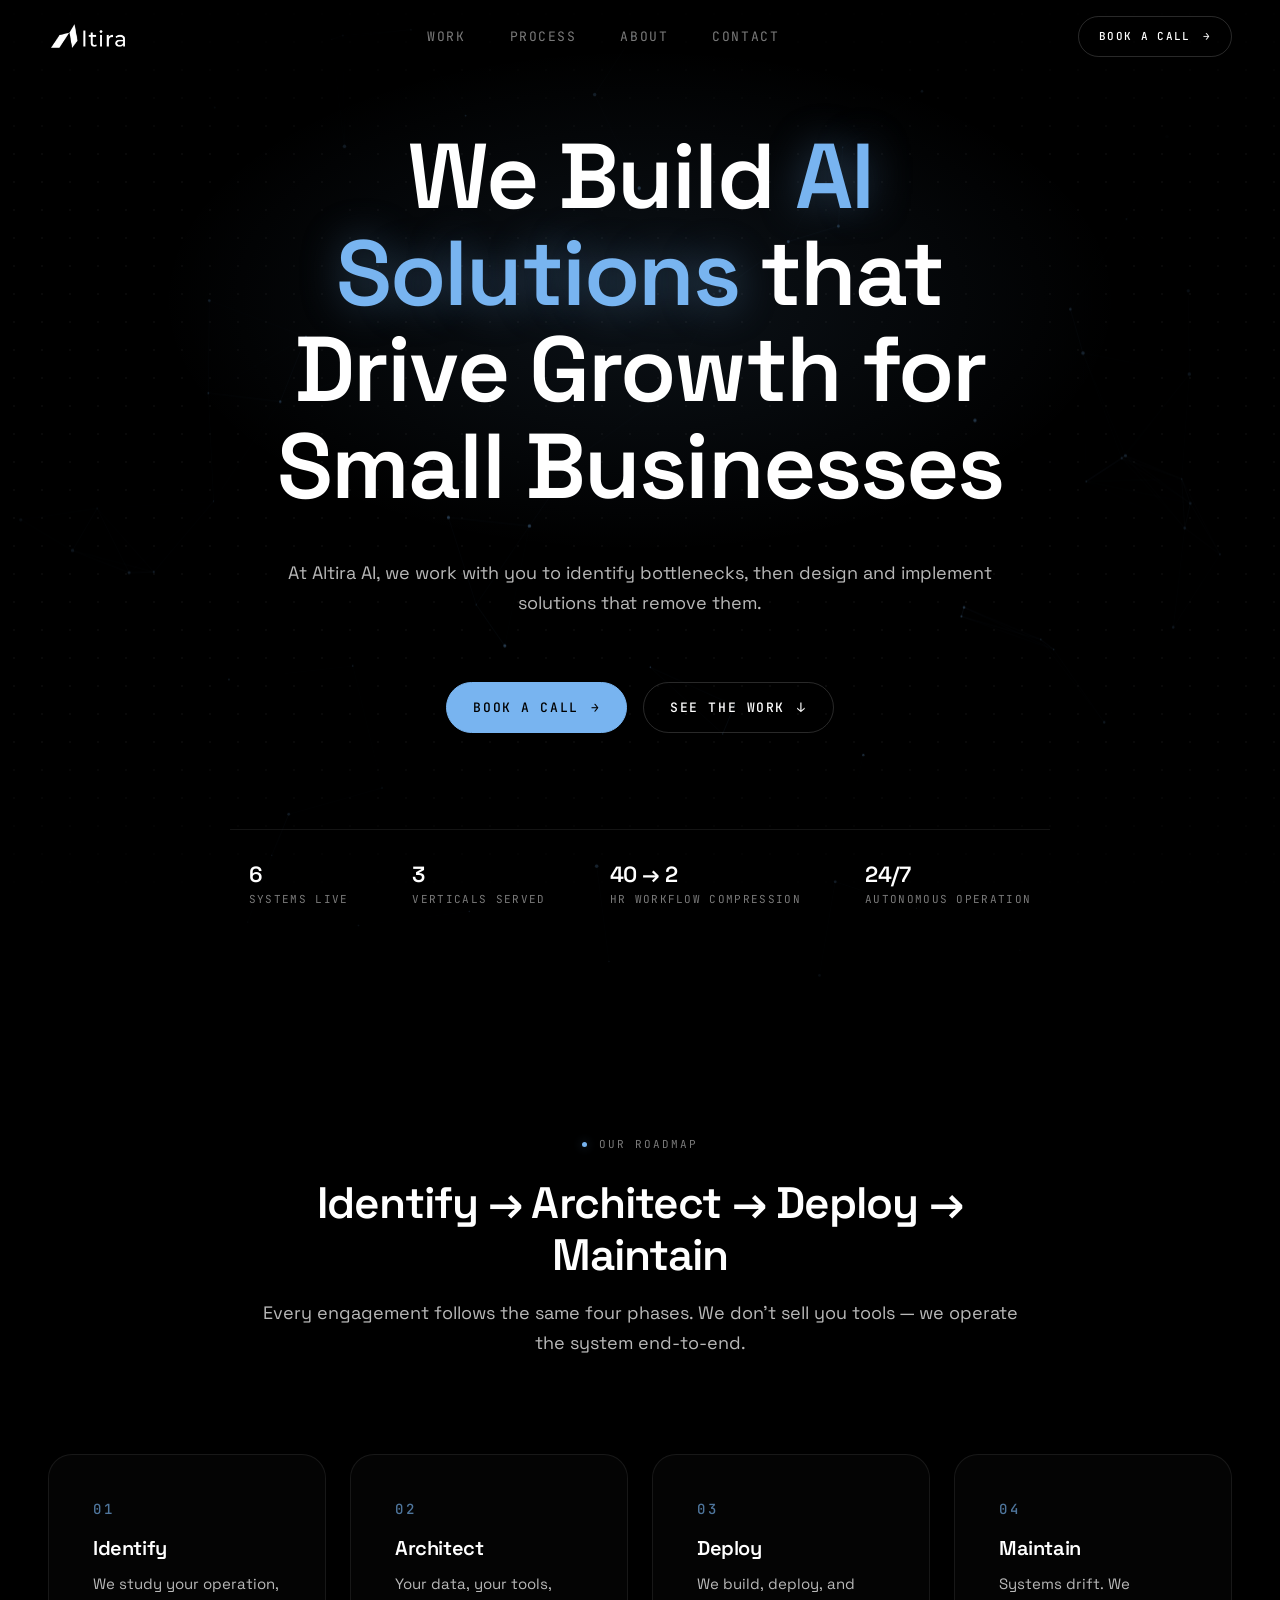
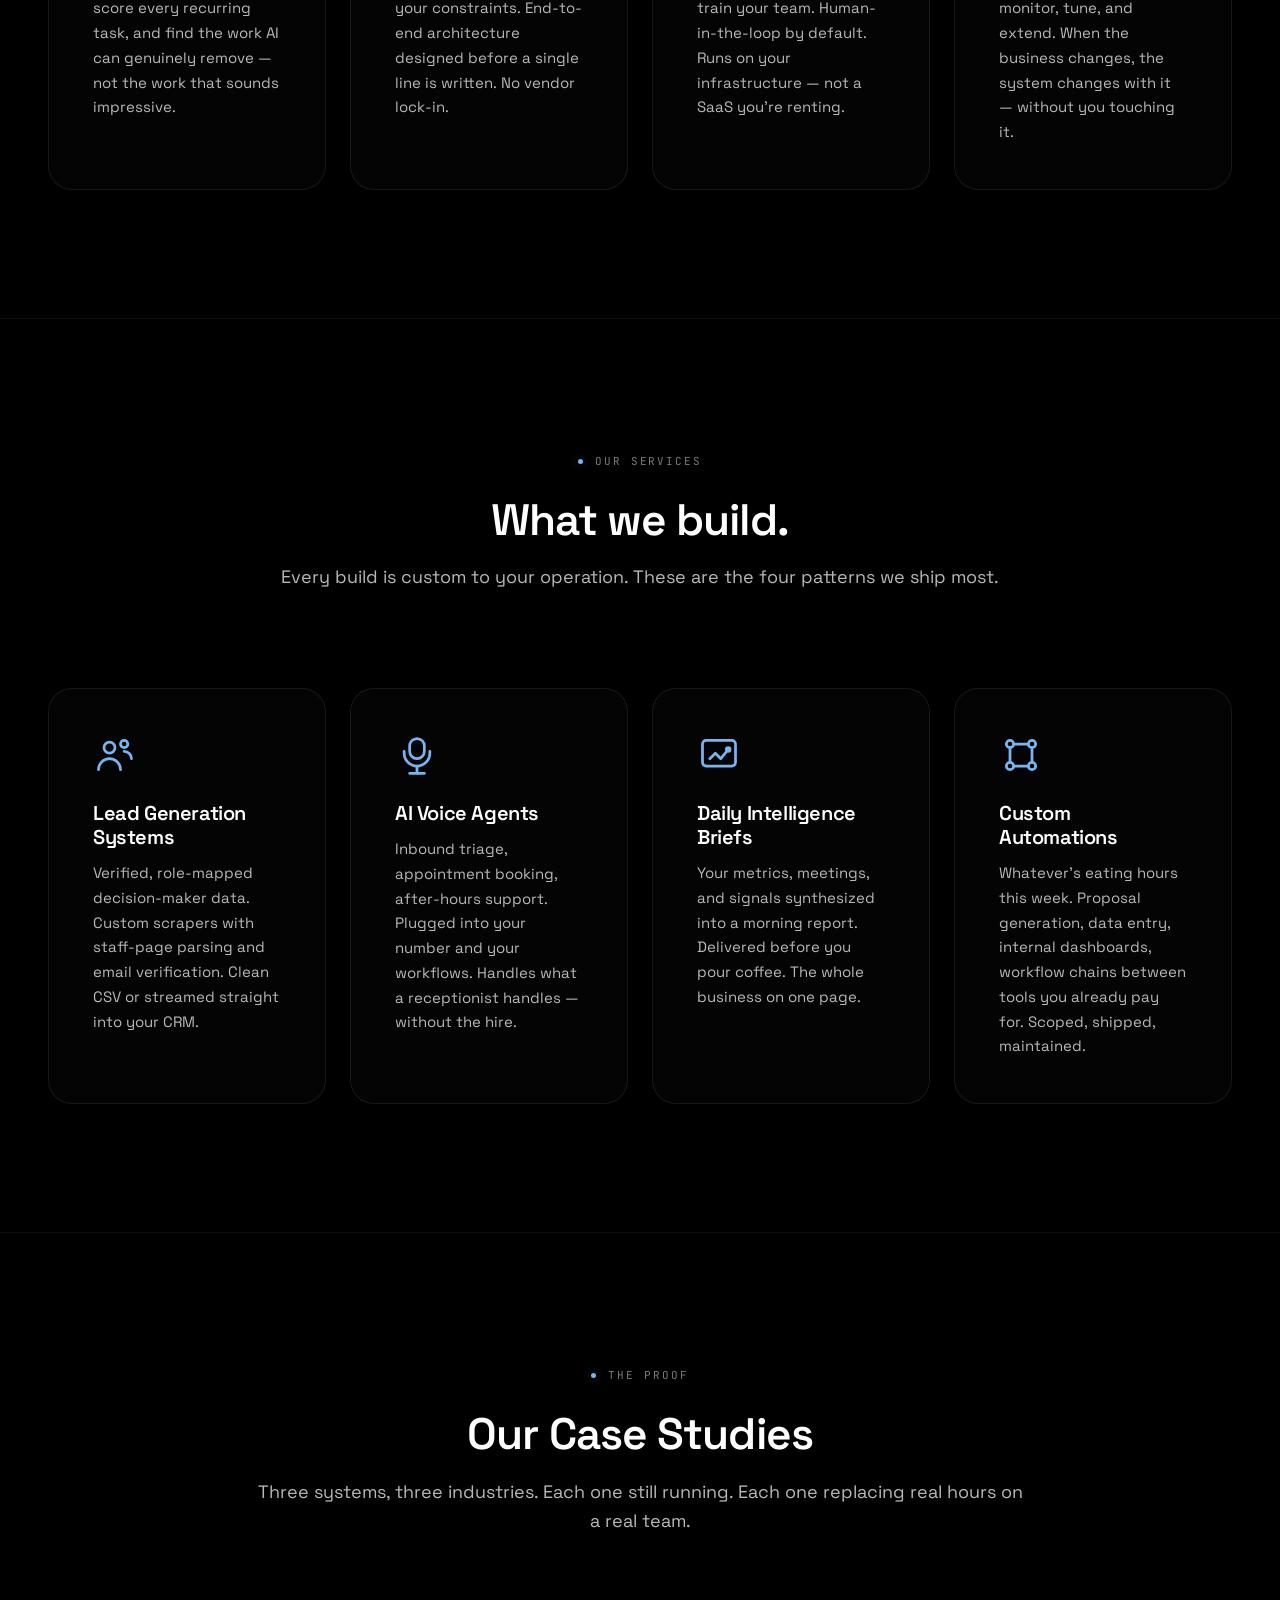
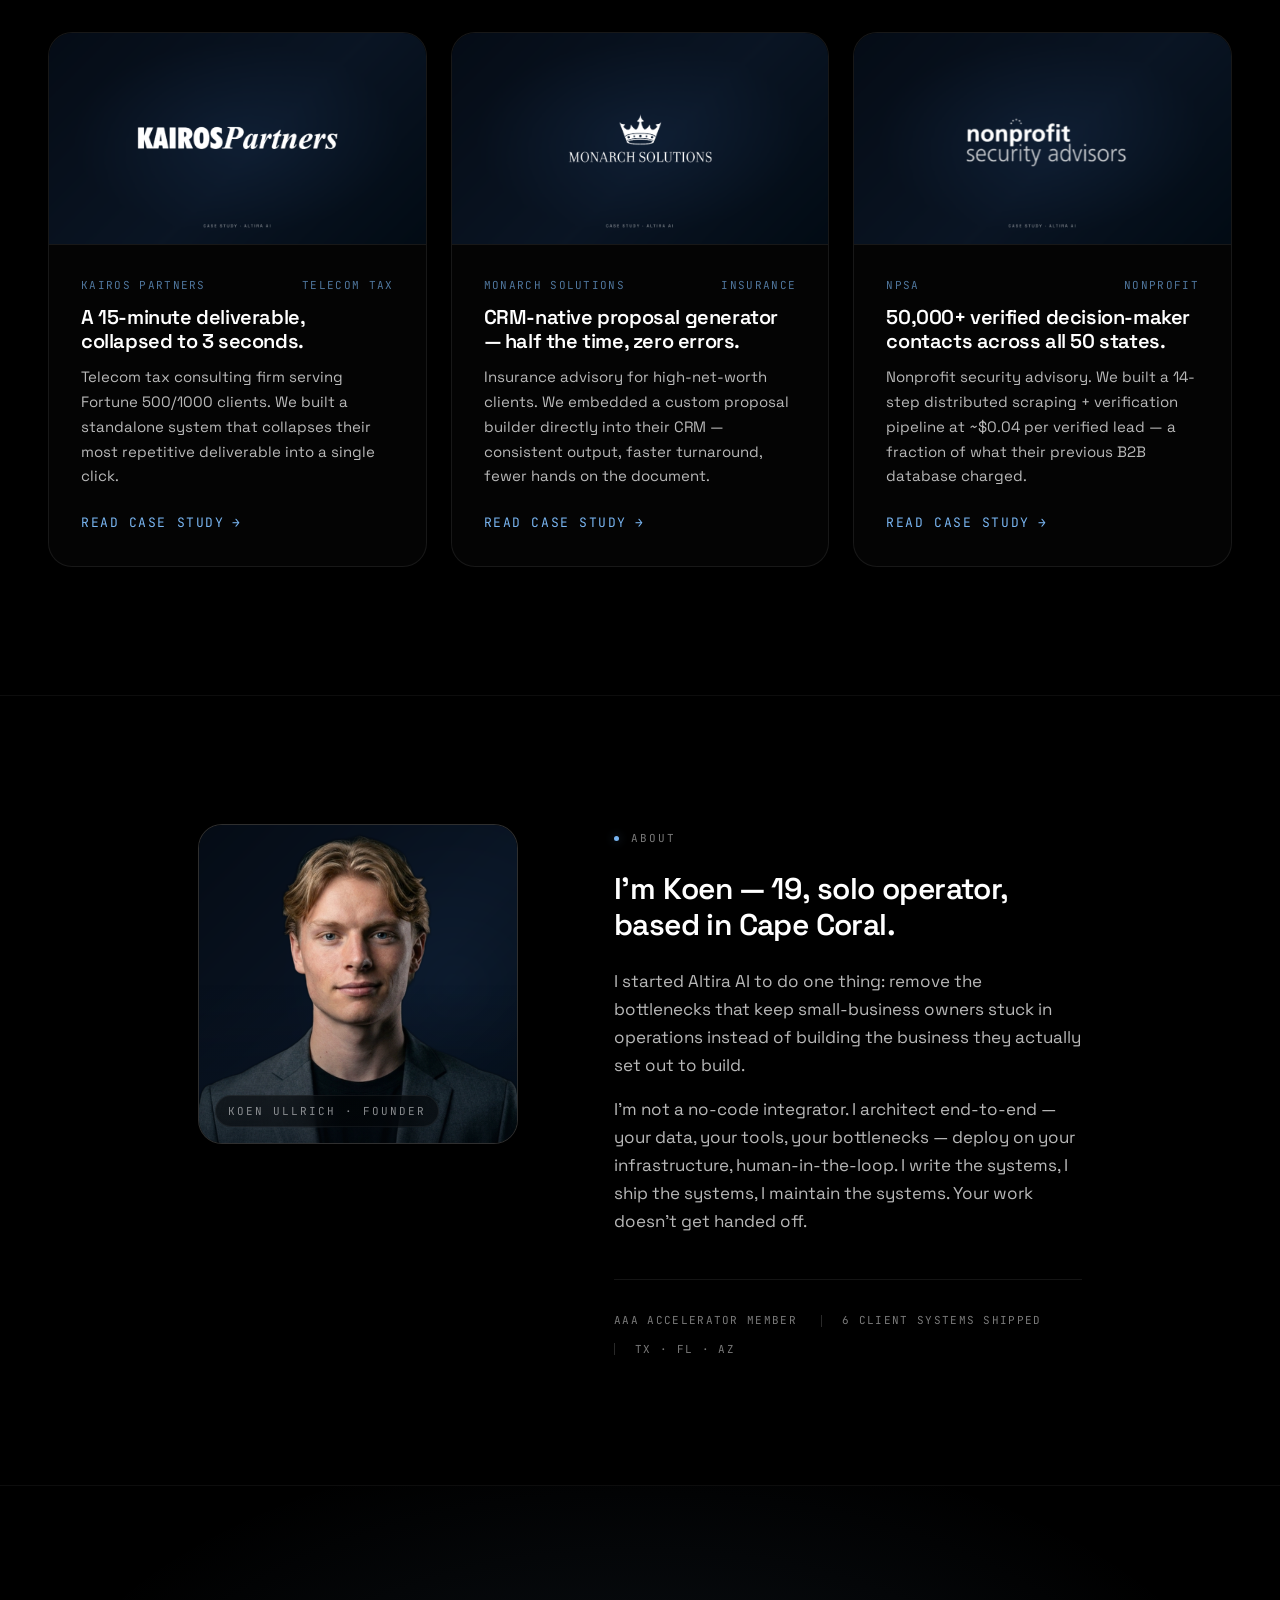
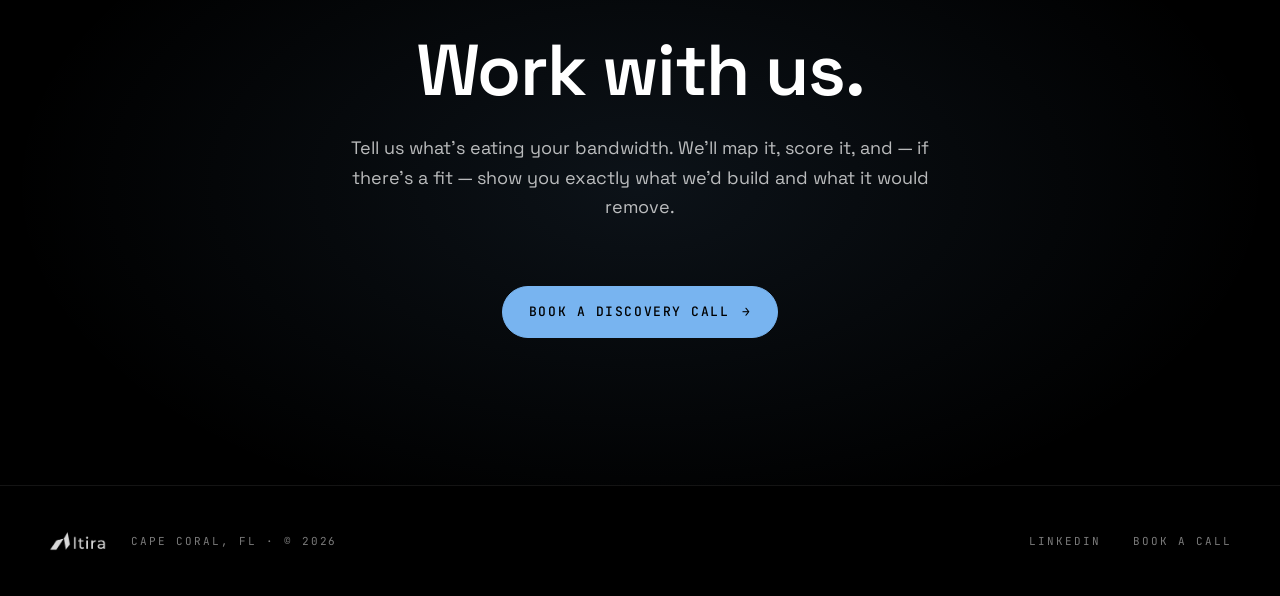
==== index.html @ 16a11a70 "init: Altira AI marketing site v1 Static HTML/CSS/JS marketing site. Pure-black base, single blue ac" ====
<!DOCTYPE html>
<html lang="en">
<head>
<meta charset="UTF-8">
<meta name="viewport" content="width=device-width, initial-scale=1.0">
<meta name="description" content="Altira AI — Custom AI systems that remove the bottlenecks in small and medium businesses. Identify, architect, deploy, maintain.">
<title>Altira AI — Custom AI Systems for Small Businesses</title>

<link rel="preconnect" href="https://fonts.googleapis.com">
<link rel="preconnect" href="https://fonts.gstatic.com" crossorigin>
<link href="https://fonts.googleapis.com/css2?family=Space+Grotesk:wght@400;500;600;700&family=JetBrains+Mono:wght@400;500&display=swap" rel="stylesheet">

<link rel="stylesheet" href="styles/tokens.css">
<link rel="stylesheet" href="styles/base.css">
<link rel="stylesheet" href="styles/components.css">
</head>
<body>

<div class="bg-gradient" aria-hidden="true"></div>

<!-- ===== NAV ===== -->
<header class="nav">
  <div class="container nav__inner">
    <a href="#" class="nav__brand" aria-label="Altira AI — home">
      <img src="assets/logo-lockup.png" alt="Altira AI" class="nav__logo">
    </a>
    <nav class="nav__links" aria-label="primary">
      <a href="#work" class="nav__link">Work</a>
      <a href="#process" class="nav__link">Process</a>
      <a href="#about" class="nav__link">About</a>
      <a href="#contact" class="nav__link">Contact</a>
    </nav>
    <a class="btn btn--ghost btn--sm" href="https://calendly.com/koenullrich/discovery-call" target="_blank" rel="noopener">
      Book a Call <span class="btn__arrow">→</span>
    </a>
  </div>
</header>

<main>

<!-- ===== HERO ===== -->
<section class="hero">
  <canvas class="hero__particles" aria-hidden="true"></canvas>
  <div class="hero__atmos" aria-hidden="true"></div>

  <div class="container hero__content">
    <h1 class="hero__title">
      <span class="hero__title-word" style="--i:0">We</span>
      <span class="hero__title-word" style="--i:1">Build</span>
      <span class="hero__title-word hero__title-word--accent" style="--i:2">AI</span>
      <span class="hero__title-word hero__title-word--accent" style="--i:3">Solutions</span>
      <span class="hero__title-word" style="--i:4">that</span>
      <span class="hero__title-word" style="--i:5">Drive</span>
      <span class="hero__title-word" style="--i:6">Growth</span>
      <span class="hero__title-word" style="--i:7">for</span>
      <span class="hero__title-word" style="--i:8">Small</span>
      <span class="hero__title-word" style="--i:9">Businesses</span>
    </h1>
    <p class="hero__subtitle">At Altira AI, we work with you to identify bottlenecks, then design and implement solutions that remove them.</p>

    <div class="hero__ctas">
      <a class="btn btn--primary" href="https://calendly.com/koenullrich/discovery-call" target="_blank" rel="noopener">
        Book a Call <span class="btn__arrow">→</span>
      </a>
      <a class="btn btn--ghost" href="#work">
        See the Work <span class="btn__arrow">↓</span>
      </a>
    </div>

    <div class="hero__stats" aria-label="At a glance">
      <div class="hero__stat">
        <div class="hero__stat__num">6</div>
        <div class="hero__stat__label">Systems live</div>
      </div>
      <div class="hero__stat">
        <div class="hero__stat__num">3</div>
        <div class="hero__stat__label">Verticals served</div>
      </div>
      <div class="hero__stat">
        <div class="hero__stat__num">40&nbsp;→&nbsp;2</div>
        <div class="hero__stat__label">Hr workflow compression</div>
      </div>
      <div class="hero__stat">
        <div class="hero__stat__num">24/7</div>
        <div class="hero__stat__label">Autonomous operation</div>
      </div>
    </div>
  </div>
</section>

<!-- ===== PROCESS ===== -->
<section class="section" id="process">
  <div class="container">
    <div class="section__header section__header--center" data-reveal>
      <span class="eyebrow">Our Roadmap</span>
      <h2 class="section__title">Identify → Architect → Deploy → Maintain</h2>
      <p class="section__subtitle">Every engagement follows the same four phases. We don't sell you tools — we operate the system end-to-end.</p>
    </div>
    <div class="process__grid">

      <div class="process__step" data-reveal>
        <div class="process__num">01</div>
        <h3 class="process__title">Identify</h3>
        <p class="process__copy">We study your operation, score every recurring task, and find the work AI can genuinely remove — not the work that sounds impressive.</p>
      </div>

      <div class="process__step" data-reveal style="--reveal-delay:80ms">
        <div class="process__num">02</div>
        <h3 class="process__title">Architect</h3>
        <p class="process__copy">Your data, your tools, your constraints. End-to-end architecture designed before a single line is written. No vendor lock-in.</p>
      </div>

      <div class="process__step" data-reveal style="--reveal-delay:160ms">
        <div class="process__num">03</div>
        <h3 class="process__title">Deploy</h3>
        <p class="process__copy">We build, deploy, and train your team. Human-in-the-loop by default. Runs on your infrastructure — not a SaaS you're renting.</p>
      </div>

      <div class="process__step" data-reveal style="--reveal-delay:240ms">
        <div class="process__num">04</div>
        <h3 class="process__title">Maintain</h3>
        <p class="process__copy">Systems drift. We monitor, tune, and extend. When the business changes, the system changes with it — without you touching it.</p>
      </div>

    </div>
  </div>
</section>

<!-- ===== SERVICES ===== -->
<section class="section" id="services">
  <div class="container">
    <div class="section__header section__header--center" data-reveal>
      <span class="eyebrow">Our Services</span>
      <h2 class="section__title">What we build.</h2>
      <p class="section__subtitle">Every build is custom to your operation. These are the four patterns we ship most.</p>
    </div>
    <div class="services__grid">

      <article class="service" data-reveal>
        <div class="service__icon" aria-hidden="true">
          <svg viewBox="0 0 24 24" fill="none" stroke="currentColor" stroke-width="1.5" stroke-linecap="round" stroke-linejoin="round">
            <circle cx="9" cy="8" r="3"/>
            <path d="M3 20c0-3.3 2.7-6 6-6s6 2.7 6 6"/>
            <circle cx="17" cy="6" r="2"/>
            <path d="M21 14c0-2.2-1.8-4-4-4"/>
          </svg>
        </div>
        <h3 class="service__title">Lead Generation Systems</h3>
        <p class="service__desc">Verified, role-mapped decision-maker data. Custom scrapers with staff-page parsing and email verification. Clean CSV or streamed straight into your CRM.</p>
      </article>

      <article class="service" data-reveal style="--reveal-delay:80ms">
        <div class="service__icon" aria-hidden="true">
          <svg viewBox="0 0 24 24" fill="none" stroke="currentColor" stroke-width="1.5" stroke-linecap="round" stroke-linejoin="round">
            <path d="M12 3a4 4 0 0 0-4 4v3a4 4 0 0 0 8 0V7a4 4 0 0 0-4-4z"/>
            <path d="M19 10v1a7 7 0 0 1-14 0v-1"/>
            <line x1="12" y1="18" x2="12" y2="22"/>
            <line x1="8" y1="22" x2="16" y2="22"/>
          </svg>
        </div>
        <h3 class="service__title">AI Voice Agents</h3>
        <p class="service__desc">Inbound triage, appointment booking, after-hours support. Plugged into your number and your workflows. Handles what a receptionist handles — without the hire.</p>
      </article>

      <article class="service" data-reveal style="--reveal-delay:160ms">
        <div class="service__icon" aria-hidden="true">
          <svg viewBox="0 0 24 24" fill="none" stroke="currentColor" stroke-width="1.5" stroke-linecap="round" stroke-linejoin="round">
            <rect x="3" y="4" width="18" height="14" rx="2"/>
            <path d="M7 14l3-3 3 3 4-5"/>
            <circle cx="17" cy="9" r="1" fill="currentColor"/>
          </svg>
        </div>
        <h3 class="service__title">Daily Intelligence Briefs</h3>
        <p class="service__desc">Your metrics, meetings, and signals synthesized into a morning report. Delivered before you pour coffee. The whole business on one page.</p>
      </article>

      <article class="service" data-reveal style="--reveal-delay:240ms">
        <div class="service__icon" aria-hidden="true">
          <svg viewBox="0 0 24 24" fill="none" stroke="currentColor" stroke-width="1.5" stroke-linecap="round" stroke-linejoin="round">
            <circle cx="6" cy="6" r="2"/>
            <circle cx="18" cy="6" r="2"/>
            <circle cx="6" cy="18" r="2"/>
            <circle cx="18" cy="18" r="2"/>
            <path d="M8 6h8M8 18h8M6 8v8M18 8v8"/>
          </svg>
        </div>
        <h3 class="service__title">Custom Automations</h3>
        <p class="service__desc">Whatever's eating hours this week. Proposal generation, data entry, internal dashboards, workflow chains between tools you already pay for. Scoped, shipped, maintained.</p>
      </article>

    </div>
  </div>
</section>

<!-- ===== CASE STUDIES ===== -->
<section class="section" id="work">
  <div class="container">
    <div class="section__header section__header--center" data-reveal>
      <span class="eyebrow">The Proof</span>
      <h2 class="section__title">Our Case Studies</h2>
      <p class="section__subtitle">Three systems, three industries. Each one still running. Each one replacing real hours on a real team.</p>
    </div>
    <div class="cases__grid">

      <a class="case" href="case-studies/kairos.html" data-reveal>
        <div class="case__cover">
          <img src="assets/case-covers/kairos-cover.png" alt="Kairos Partners case study cover" loading="lazy">
        </div>
        <div class="case__body">
          <div class="case__meta">
            <span>Kairos Partners</span>
            <span>Telecom Tax</span>
          </div>
          <h3 class="case__title">A 15-minute deliverable, collapsed to 3 seconds.</h3>
          <p class="case__result">Telecom tax consulting firm serving Fortune 500/1000 clients. We built a standalone system that collapses their most repetitive deliverable into a single click.</p>
          <span class="case__cta">Read case study <span class="btn__arrow">→</span></span>
        </div>
      </a>

      <a class="case" href="case-studies/monarch.html" data-reveal style="--reveal-delay:120ms">
        <div class="case__cover">
          <img src="assets/case-covers/monarch-cover.png" alt="Monarch Solutions case study cover" loading="lazy">
        </div>
        <div class="case__body">
          <div class="case__meta">
            <span>Monarch Solutions</span>
            <span>Insurance</span>
          </div>
          <h3 class="case__title">CRM-native proposal generator — half the time, zero errors.</h3>
          <p class="case__result">Insurance advisory for high-net-worth clients. We embedded a custom proposal builder directly into their CRM — consistent output, faster turnaround, fewer hands on the document.</p>
          <span class="case__cta">Read case study <span class="btn__arrow">→</span></span>
        </div>
      </a>

      <a class="case" href="case-studies/npsa.html" data-reveal style="--reveal-delay:240ms">
        <div class="case__cover">
          <img src="assets/case-covers/npsa-cover.png" alt="NPSA case study cover" loading="lazy">
        </div>
        <div class="case__body">
          <div class="case__meta">
            <span>NPSA</span>
            <span>Nonprofit</span>
          </div>
          <h3 class="case__title">50,000+ verified decision-maker contacts across all 50 states.</h3>
          <p class="case__result">Nonprofit security advisory. We built a 14-step distributed scraping + verification pipeline at ~$0.04 per verified lead — a fraction of what their previous B2B database charged.</p>
          <span class="case__cta">Read case study <span class="btn__arrow">→</span></span>
        </div>
      </a>

    </div>
  </div>
</section>

<!-- ===== ABOUT ===== -->
<section class="section" id="about">
  <div class="container container--narrow">
    <div class="about__grid">
      <div class="about__photo" data-reveal>
        <img src="assets/pfp.png" alt="Koen Ullrich, founder of Altira AI">
        <span class="about__photo__badge">Koen Ullrich · Founder</span>
      </div>
      <div class="about__body" data-reveal style="--reveal-delay:120ms">
        <span class="eyebrow">About</span>
        <h3>I'm Koen — 19, solo operator, based in Cape Coral.</h3>
        <p>I started Altira AI to do one thing: remove the bottlenecks that keep small-business owners stuck in operations instead of building the business they actually set out to build.</p>
        <p>I'm not a no-code integrator. I architect end-to-end — your data, your tools, your bottlenecks — deploy on your infrastructure, human-in-the-loop. I write the systems, I ship the systems, I maintain the systems. Your work doesn't get handed off.</p>
        <div class="about__stats">
          <span class="about__stats__item">AAA Accelerator Member</span>
          <span class="about__stats__item">6 Client Systems Shipped</span>
          <span class="about__stats__item">TX · FL · AZ</span>
        </div>
      </div>
    </div>
  </div>
</section>

<!-- ===== FINAL CTA ===== -->
<section class="section final" id="contact">
  <div class="container container--narrow">
    <h2 class="final__title" data-reveal>Work with us.</h2>
    <p class="final__subtitle" data-reveal style="--reveal-delay:100ms">Tell us what's eating your bandwidth. We'll map it, score it, and — if there's a fit — show you exactly what we'd build and what it would remove.</p>
    <div data-reveal style="--reveal-delay:200ms">
      <a class="btn btn--primary" href="https://calendly.com/koenullrich/discovery-call" target="_blank" rel="noopener">
        Book a Discovery Call <span class="btn__arrow">→</span>
      </a>
    </div>
  </div>
</section>

</main>

<!-- ===== FOOTER ===== -->
<footer class="footer">
  <div class="container footer__inner">
    <div class="footer__brand">
      <img src="assets/logo-lockup.png" alt="Altira AI" class="footer__logo">
      <span class="footer__meta">Cape Coral, FL · © 2026</span>
    </div>
    <div class="footer__links">
      <a href="https://www.linkedin.com/in/koenullrich/" target="_blank" rel="noopener">LinkedIn</a>
      <a href="https://calendly.com/koenullrich/discovery-call" target="_blank" rel="noopener">Book a Call</a>
    </div>
  </div>
</footer>

<script src="scripts/main.js"></script>
</body>
</html>
---- styles/tokens.css ----
/* ============================================================
   ALTIRA AI — DESIGN TOKENS
   Single source of truth. Changing a token = global update.
   ============================================================ */

:root {
  /* ---------- COLOR ----------
     Black is the ground. Blue is an accent only — used on specific words,
     icons, primary CTA, hover glows, and the single hero atmospheric glow. */
  --color-bg-deep:  #000000;
  --color-bg-base:  #000000;
  --color-bg-mid:   #070707;
  --color-bg-card:  rgba(255, 255, 255, 0.015);

  --color-text-primary:   #FFFFFF;
  --color-text-secondary: rgba(255, 255, 255, 0.72);
  --color-text-muted:     rgba(255, 255, 255, 0.48);
  --color-text-dim:       rgba(255, 255, 255, 0.28);

  --color-accent:              #78B4F0;
  --color-accent-dim:          rgba(120, 180, 240, 0.65);
  --color-accent-glow-strong:  rgba(120, 180, 240, 0.35);
  --color-accent-glow:         rgba(120, 180, 240, 0.18);
  --color-accent-glow-soft:    rgba(120, 180, 240, 0.08);

  --color-border:        rgba(255, 255, 255, 0.08);
  --color-border-strong: rgba(255, 255, 255, 0.16);
  --color-divider:       rgba(255, 255, 255, 0.05);

  /* ---------- GRADIENT ---------- */
  --gradient-base: #000000;
  --gradient-atmos: radial-gradient(ellipse 900px 500px at 50% 35%, rgba(120, 180, 240, 0.10), transparent 65%);
  --gradient-hero-overlay: radial-gradient(ellipse 800px 420px at var(--mx, 50%) var(--my, 30%), rgba(120, 180, 240, 0.10), transparent 60%);

  /* ---------- TYPOGRAPHY ---------- */
  --font-sans: 'Space Grotesk', ui-sans-serif, system-ui, -apple-system, sans-serif;
  --font-mono: 'JetBrains Mono', ui-monospace, 'SF Mono', Menlo, monospace;

  --fs-micro:   0.6875rem;  /* 11px  — mono meta */
  --fs-small:   0.8125rem;  /* 13px  — mono labels */
  --fs-body:    1rem;       /* 16px  — body */
  --fs-body-lg: 1.125rem;   /* 18px  — subhead */
  --fs-h4:      1.375rem;   /* 22px  — tile title */
  --fs-h3:      1.875rem;   /* 30px  — section subhead */
  --fs-h2:      2.75rem;    /* 44px  — section title */
  --fs-h1:      clamp(2.75rem, 6vw + 1rem, 5.75rem); /* 44 → 92px fluid */
  --fs-number:  clamp(3rem, 8vw, 6rem); /* giant process numbers */
  --fs-stat:    clamp(2rem, 4vw, 3.5rem); /* proof bar numbers */

  --lh-tight: 1.05;
  --lh-snug:  1.2;
  --lh-base:  1.5;
  --lh-prose: 1.65;

  --tracking-wide: 0.12em;
  --tracking-wider: 0.18em;
  --tracking-tight: -0.02em;

  /* ---------- SPACING ---------- */
  --space-1: 0.25rem;
  --space-2: 0.5rem;
  --space-3: 0.75rem;
  --space-4: 1rem;
  --space-5: 1.5rem;
  --space-6: 2rem;
  --space-7: 2.75rem;
  --space-8: 4rem;
  --space-9: 6rem;
  --space-10: 8rem;
  --space-11: 10rem;

  --section-py: clamp(4rem, 10vw, 8rem);
  --container-px: clamp(1.25rem, 4vw, 3rem);
  --container-max: 1320px;
  --container-narrow: 980px;

  /* ---------- RADIUS / BORDER ----------
     Softer system across the board — Apple-adjacent, not-quite-Apple. */
  --radius-xs:   6px;    /* tags, small chips, inline pills */
  --radius-sm:   10px;   /* small surfaces — badges, glance dividers */
  --radius-md:   18px;   /* service / process / case cards, photos */
  --radius-lg:   24px;   /* large cards — study cover, CTA block */
  --radius-xl:   32px;   /* hero-scale cards if ever needed */
  --radius-pill: 999px;  /* buttons, oval CTAs, nav island */
  --border-thin: 1px;

  /* ---------- SHADOWS ---------- */
  --shadow-lift:        0 24px 70px -22px rgba(0, 0, 0, 0.65), 0 10px 28px -10px rgba(0, 0, 0, 0.45);
  --shadow-glow:        0 0 40px rgba(120, 180, 240, 0.18);
  --shadow-glow-strong: 0 0 60px rgba(120, 180, 240, 0.32);

  /* ---------- MOTION ---------- */
  --ease-out: cubic-bezier(0.22, 1, 0.36, 1);
  --ease-in-out: cubic-bezier(0.76, 0, 0.24, 1);
  --ease-spring: cubic-bezier(0.34, 1.56, 0.64, 1);

  --dur-instant: 120ms;
  --dur-fast: 200ms;
  --dur-base: 360ms;
  --dur-slow: 600ms;
  --dur-crawl: 1200ms;

  /* ---------- Z ---------- */
  --z-nav: 50;
  --z-modal: 100;
}
---- styles/base.css ----
/* ============================================================
   BASE — reset, typography defaults, utilities
   ============================================================ */

*, *::before, *::after { box-sizing: border-box; }
* { margin: 0; padding: 0; }

html {
  scroll-behavior: smooth;
  -webkit-text-size-adjust: 100%;
  -webkit-font-smoothing: antialiased;
  -moz-osx-font-smoothing: grayscale;
  color-scheme: dark;
}

body {
  font-family: var(--font-sans);
  font-size: var(--fs-body);
  line-height: var(--lh-base);
  color: var(--color-text-primary);
  background: #000000;
  min-height: 100vh;
  overflow-x: hidden;
}

/* Subtle dot grid across the whole page — matches the old-site texture.
   Very faint; fades top/bottom so it breathes. */
body::before {
  content: "";
  position: fixed;
  inset: 0;
  pointer-events: none;
  z-index: 1;
  background-image: radial-gradient(circle, rgba(255, 255, 255, 0.035) 1px, transparent 1.5px);
  background-size: 28px 28px;
  mask-image: linear-gradient(180deg, transparent 0%, #000 18%, #000 82%, transparent 100%);
  -webkit-mask-image: linear-gradient(180deg, transparent 0%, #000 18%, #000 82%, transparent 100%);
}

img, svg, video { display: block; max-width: 100%; height: auto; }

a { color: inherit; text-decoration: none; }

button {
  font: inherit;
  color: inherit;
  background: none;
  border: none;
  cursor: pointer;
}

h1, h2, h3, h4, h5, h6 {
  font-weight: 600;
  letter-spacing: var(--tracking-tight);
  line-height: var(--lh-snug);
}

::selection {
  background: var(--color-accent-glow-strong);
  color: var(--color-text-primary);
}

/* Focus visibility — keyboard only */
:focus-visible {
  outline: 2px solid var(--color-accent);
  outline-offset: 3px;
  border-radius: var(--radius-sm);
}

/* ---------- LAYOUT HELPERS ---------- */
.container {
  width: 100%;
  max-width: var(--container-max);
  margin-inline: auto;
  padding-inline: var(--container-px);
  position: relative;
  z-index: 2;
}

.container--narrow { max-width: var(--container-narrow); }

.section {
  padding-block: var(--section-py);
  position: relative;
}

.section + .section { border-top: 1px solid var(--color-divider); }

/* ---------- TYPOGRAPHY PRIMITIVES ---------- */
.mono {
  font-family: var(--font-mono);
  font-size: var(--fs-micro);
  letter-spacing: var(--tracking-wider);
  text-transform: uppercase;
  color: var(--color-text-muted);
  font-weight: 400;
}

.mono--accent { color: var(--color-accent-dim); }
.mono--label { font-size: var(--fs-small); }

.eyebrow {
  font-family: var(--font-mono);
  font-size: var(--fs-micro);
  letter-spacing: var(--tracking-wider);
  text-transform: uppercase;
  color: var(--color-text-muted);
  display: inline-flex;
  align-items: center;
  gap: var(--space-3);
  margin-bottom: var(--space-5);
}

.eyebrow::before {
  content: "";
  width: 5px; height: 5px;
  border-radius: 50%;
  background: var(--color-accent);
  box-shadow: 0 0 10px var(--color-accent-glow-strong);
}

/* ---------- MOTION — scroll reveal base state ---------- */
[data-reveal] {
  opacity: 0;
  transform: translateY(32px);
  transition:
    opacity var(--dur-slow) var(--ease-out),
    transform var(--dur-slow) var(--ease-out);
  transition-delay: var(--reveal-delay, 0ms);
}

[data-reveal].is-visible {
  opacity: 1;
  transform: translateY(0);
}

@media (prefers-reduced-motion: reduce) {
  *, *::before, *::after {
    animation-duration: 0.01ms !important;
    transition-duration: 0.01ms !important;
  }
  [data-reveal] { opacity: 1; transform: none; }
  html { scroll-behavior: auto; }
}
---- styles/components.css ----
/* ============================================================
   COMPONENTS — sections, tiles, buttons
   ============================================================ */

/* ========== BACKGROUND ========== */
/* Body itself is pure black (set in base.css).
   The dot grid overlay + hero-only atmospheric glow do all the work. */
.bg-gradient { display: none; }

/* ========== NAV ========== */
.nav {
  position: fixed;
  top: 0; left: 0; right: 0;
  z-index: var(--z-nav);
  padding: var(--space-4) 0;
  transition: background-color var(--dur-base) var(--ease-out),
              backdrop-filter var(--dur-base) var(--ease-out),
              border-color var(--dur-base) var(--ease-out),
              padding var(--dur-base) var(--ease-out);
  border-bottom: 1px solid transparent;
}

.nav.is-scrolled {
  background: rgba(5, 12, 22, 0.78);
  backdrop-filter: blur(20px) saturate(1.2);
  -webkit-backdrop-filter: blur(20px) saturate(1.2);
  border-bottom-color: var(--color-border);
  padding: var(--space-3) 0;
}

.nav__inner {
  display: flex;
  align-items: center;
  justify-content: space-between;
  gap: var(--space-5);
}

.nav__brand {
  display: inline-flex;
  align-items: center;
  gap: var(--space-3);
  transition: opacity var(--dur-fast) var(--ease-out);
}
.nav__brand:hover { opacity: 0.85; }

.nav__logo {
  height: 30px;
  width: auto;
  display: block;
  filter: drop-shadow(0 0 18px rgba(120, 180, 240, 0));
  transition: filter var(--dur-base) var(--ease-out);
}
.nav.is-scrolled .nav__logo { height: 26px; transition: height var(--dur-base) var(--ease-out); }

@keyframes pulse {
  0%, 100% { opacity: 1; }
  50% { opacity: 0.4; }
}

.nav__links {
  display: flex;
  gap: var(--space-7);
  font-family: var(--font-mono);
  font-size: var(--fs-small);
  letter-spacing: var(--tracking-wide);
  text-transform: uppercase;
}

.nav__link {
  color: var(--color-text-muted);
  transition: color var(--dur-fast) var(--ease-out);
  position: relative;
}

.nav__link:hover { color: var(--color-text-primary); }

.nav__link::after {
  content: "";
  position: absolute;
  left: 0; right: 0; bottom: -4px;
  height: 1px;
  background: var(--color-accent);
  transform: scaleX(0);
  transform-origin: left;
  transition: transform var(--dur-base) var(--ease-out);
}

.nav__link:hover::after { transform: scaleX(1); }

@media (max-width: 720px) {
  .nav__links { display: none; }
}

/* ========== BUTTONS ========== */
.btn {
  display: inline-flex;
  align-items: center;
  gap: var(--space-3);
  padding: 0.9375rem 1.625rem;
  font-family: var(--font-mono);
  font-size: var(--fs-small);
  letter-spacing: var(--tracking-wide);
  text-transform: uppercase;
  font-weight: 500;
  border-radius: var(--radius-pill);
  transition: all var(--dur-base) var(--ease-out);
  cursor: pointer;
  white-space: nowrap;
}

.btn__arrow {
  display: inline-block;
  transition: transform var(--dur-base) var(--ease-out);
  font-weight: 400;
}

.btn:hover .btn__arrow { transform: translateX(4px); }

/* primary — filled accent */
.btn--primary {
  background: var(--color-accent);
  color: var(--color-bg-deep);
  border: 1px solid var(--color-accent);
  box-shadow: 0 0 0 rgba(120, 180, 240, 0);
}
.btn--primary:hover {
  background: #A8CDF8;
  border-color: #A8CDF8;
  box-shadow: var(--shadow-glow-strong);
  transform: translateY(-1px);
}

/* ghost — transparent with border */
.btn--ghost {
  background: transparent;
  color: var(--color-text-primary);
  border: 1px solid var(--color-border-strong);
}
.btn--ghost:hover {
  border-color: var(--color-accent);
  color: var(--color-accent);
  box-shadow: var(--shadow-glow);
}

.btn--sm { padding: 0.6875rem 1.25rem; font-size: var(--fs-micro); }

/* ========== HERO — visionary minimal, centered ========== */
.hero {
  position: relative;
  min-height: 100vh;
  display: flex;
  align-items: center;
  justify-content: center;
  padding-top: 8rem;
  padding-bottom: 6rem;
  overflow: hidden;
  text-align: center;
}

.hero__particles {
  position: absolute;
  inset: 0;
  width: 100%;
  height: 100%;
  opacity: 0.55;
  mask-image: radial-gradient(ellipse at center, black 35%, transparent 80%);
  -webkit-mask-image: radial-gradient(ellipse at center, black 35%, transparent 80%);
  pointer-events: none;
  z-index: 1;
}

.hero__atmos {
  position: absolute;
  inset: 0;
  background: var(--gradient-hero-overlay);
  pointer-events: none;
  transition: background-position var(--dur-base) var(--ease-out);
  z-index: 2;
}

.hero__content {
  position: relative;
  z-index: 4;
  max-width: 920px;
  margin-inline: auto;
}

.hero__title {
  font-size: var(--fs-h1);
  line-height: var(--lh-tight);
  font-weight: 600;
  letter-spacing: var(--tracking-tight);
  max-width: 20ch;
  margin: 0 auto var(--space-7);
}

.hero__title-word {
  display: inline-block;
  opacity: 0;
  transform: translateY(40%);
  filter: blur(8px);
  animation: heroWord 1100ms var(--ease-out) forwards;
  animation-delay: calc(var(--i, 0) * 80ms + 200ms);
  will-change: opacity, transform, filter;
}

.hero__title-word--accent {
  color: var(--color-accent);
  text-shadow: 0 0 40px var(--color-accent-glow-strong);
}

@keyframes heroWord {
  to { opacity: 1; transform: translateY(0); filter: blur(0); }
}

.hero__subtitle {
  font-size: var(--fs-body-lg);
  line-height: var(--lh-prose);
  color: var(--color-text-secondary);
  max-width: 60ch;
  margin: 0 auto var(--space-8);
  opacity: 0;
  animation: fadeUp var(--dur-slow) var(--ease-out) 1200ms forwards;
}

@keyframes fadeUp {
  from { opacity: 0; transform: translateY(20px); }
  to { opacity: 1; transform: translateY(0); }
}

.hero__ctas {
  display: flex;
  flex-wrap: wrap;
  gap: var(--space-4);
  justify-content: center;
  opacity: 0;
  animation: fadeUp var(--dur-slow) var(--ease-out) 1400ms forwards;
}

/* ========== HERO STATS ROW — inline under CTAs ========== */
.hero__stats {
  display: flex;
  flex-wrap: wrap;
  justify-content: center;
  gap: var(--space-5) var(--space-8);
  margin-top: var(--space-9);
  padding-top: var(--space-6);
  border-top: 1px solid var(--color-border);
  max-width: 820px;
  margin-inline: auto;
  opacity: 0;
  animation: fadeUp var(--dur-slow) var(--ease-out) 1700ms forwards;
}

.hero__stat {
  text-align: left;
  min-width: 0;
}

.hero__stat__num {
  font-family: var(--font-sans);
  font-size: 1.375rem;
  font-weight: 600;
  letter-spacing: var(--tracking-tight);
  color: var(--color-text-primary);
  line-height: 1.15;
  margin-bottom: 4px;
}

.hero__stat__label {
  font-family: var(--font-mono);
  font-size: var(--fs-micro);
  letter-spacing: var(--tracking-wide);
  text-transform: uppercase;
  color: var(--color-text-muted);
  line-height: 1.3;
}

@media (max-width: 560px) {
  .hero__stats { gap: var(--space-4) var(--space-5); }
  .hero__stat__num { font-size: 1.125rem; }
}

/* ========== PROOF BAR ========== */
.proof {
  padding-block: var(--space-8);
  border-top: 1px solid var(--color-border);
  border-bottom: 1px solid var(--color-border);
  background: rgba(0, 0, 0, 0.2);
}

.proof__grid {
  display: grid;
  grid-template-columns: repeat(4, 1fr);
  gap: var(--space-7);
}

@media (max-width: 900px) {
  .proof__grid { grid-template-columns: repeat(2, 1fr); gap: var(--space-6); }
}

.proof__stat { position: relative; padding-left: var(--space-4); border-left: 1px solid var(--color-border-strong); }

.proof__num {
  font-size: var(--fs-stat);
  font-weight: 600;
  line-height: 1;
  letter-spacing: var(--tracking-tight);
  color: var(--color-text-primary);
  margin-bottom: var(--space-2);
  font-variant-numeric: tabular-nums;
}

.proof__num__suffix {
  color: var(--color-accent);
  font-weight: 500;
}

.proof__label {
  font-family: var(--font-mono);
  font-size: var(--fs-micro);
  letter-spacing: var(--tracking-wide);
  text-transform: uppercase;
  color: var(--color-text-muted);
  line-height: var(--lh-snug);
}

/* ========== SECTION HEADERS ========== */
.section__header { margin-bottom: var(--space-9); max-width: 780px; }

.section__header--center {
  margin-inline: auto;
  text-align: center;
}
.section__header--center .eyebrow { justify-content: center; }
.section__header--center .section__subtitle { margin-inline: auto; }

.section__title {
  font-size: var(--fs-h2);
  line-height: var(--lh-snug);
  font-weight: 600;
  letter-spacing: var(--tracking-tight);
  margin-bottom: var(--space-4);
}

.section__subtitle {
  font-size: var(--fs-body-lg);
  color: var(--color-text-secondary);
  line-height: var(--lh-prose);
  max-width: 64ch;
}

/* ========== PROCESS — simple, centered, numbered cards ========== */
.process__grid {
  display: grid;
  grid-template-columns: repeat(4, 1fr);
  gap: var(--space-5);
}

@media (max-width: 1080px) { .process__grid { grid-template-columns: repeat(2, 1fr); } }
@media (max-width: 560px)  { .process__grid { grid-template-columns: 1fr; } }

.process__step {
  position: relative;
  padding: var(--space-7);
  background: rgba(255, 255, 255, 0.015);
  border: 1px solid var(--color-border);
  border-radius: var(--radius-lg);
  transition: transform var(--dur-base) var(--ease-out),
              border-color var(--dur-base) var(--ease-out),
              background-color var(--dur-base) var(--ease-out);
  cursor: default;
}

.process__step:hover {
  transform: translateY(-3px);
  background: rgba(255, 255, 255, 0.025);
  border-color: var(--color-border-strong);
}

.process__step:hover .process__num {
  color: var(--color-accent);
  text-shadow: 0 0 24px var(--color-accent-glow-strong);
}

.process__num {
  font-family: var(--font-mono);
  font-size: 0.875rem;
  font-weight: 500;
  letter-spacing: var(--tracking-wider);
  color: var(--color-accent-dim);
  margin-bottom: var(--space-4);
  transition: color var(--dur-base) var(--ease-out),
              text-shadow var(--dur-base) var(--ease-out);
}

.process__title {
  font-size: 1.25rem;
  font-weight: 600;
  letter-spacing: var(--tracking-tight);
  margin-bottom: var(--space-3);
}

.process__copy { color: var(--color-text-secondary); line-height: var(--lh-prose); font-size: 0.9375rem; }

/* ========== SERVICES — clean icon + title + description ========== */
.services__grid {
  display: grid;
  grid-template-columns: repeat(4, 1fr);
  gap: var(--space-5);
}

@media (max-width: 1080px) { .services__grid { grid-template-columns: repeat(2, 1fr); } }
@media (max-width: 560px)  { .services__grid { grid-template-columns: 1fr; } }

.service {
  position: relative;
  background: rgba(255, 255, 255, 0.015);
  border: 1px solid var(--color-border);
  border-radius: var(--radius-lg);
  padding: var(--space-7);
  transition: transform var(--dur-base) var(--ease-out),
              border-color var(--dur-base) var(--ease-out),
              background-color var(--dur-base) var(--ease-out),
              box-shadow var(--dur-base) var(--ease-out);
  cursor: default;
}

.service:hover {
  transform: translateY(-4px);
  border-color: var(--color-border-strong);
  background: rgba(255, 255, 255, 0.025);
  box-shadow: var(--shadow-lift), var(--shadow-glow);
}

.service__icon {
  width: 44px;
  height: 44px;
  margin-bottom: var(--space-5);
  color: var(--color-accent);
  display: flex;
  align-items: center;
  justify-content: center;
  transition: transform var(--dur-base) var(--ease-out),
              filter var(--dur-base) var(--ease-out);
}
.service__icon svg { width: 100%; height: 100%; }

.service:hover .service__icon {
  transform: translateY(-2px);
  filter: drop-shadow(0 0 12px var(--color-accent-glow-strong));
}

.service__title {
  font-size: 1.25rem;
  font-weight: 600;
  margin-bottom: var(--space-3);
  letter-spacing: var(--tracking-tight);
}

.service__desc {
  color: var(--color-text-secondary);
  font-size: 0.9375rem;
  line-height: var(--lh-prose);
}

/* ========== CASE STUDIES ========== */
.cases__grid {
  display: grid;
  grid-template-columns: repeat(3, 1fr);
  gap: var(--space-5);
}

@media (max-width: 960px) { .cases__grid { grid-template-columns: 1fr; } }

.case {
  position: relative;
  border: 1px solid var(--color-border);
  border-radius: var(--radius-lg);
  overflow: hidden;
  background: rgba(255, 255, 255, 0.015);
  transition: transform var(--dur-base) var(--ease-out),
              border-color var(--dur-base) var(--ease-out),
              background-color var(--dur-base) var(--ease-out),
              box-shadow var(--dur-base) var(--ease-out);
  display: block;
  color: inherit;
}

.case:hover { background: rgba(255, 255, 255, 0.025); }

.case:hover {
  transform: translateY(-6px);
  border-color: var(--color-border-strong);
  box-shadow: var(--shadow-lift), var(--shadow-glow);
}

.case__cover {
  aspect-ratio: 16 / 9;
  overflow: hidden;
  position: relative;
  border-bottom: 1px solid var(--color-border);
}

.case__cover img {
  width: 100%;
  height: 100%;
  object-fit: cover;
  transition: transform var(--dur-crawl) var(--ease-out);
}

.case:hover .case__cover img { transform: scale(1.04); }

.case__body { padding: var(--space-6); }

.case__meta {
  font-family: var(--font-mono);
  font-size: var(--fs-micro);
  letter-spacing: var(--tracking-wide);
  text-transform: uppercase;
  color: var(--color-accent-dim);
  margin-bottom: var(--space-3);
  display: flex;
  justify-content: space-between;
}

.case__title { font-size: 1.25rem; font-weight: 600; margin-bottom: var(--space-3); line-height: var(--lh-snug); }
.case__result { color: var(--color-text-secondary); font-size: 0.9375rem; line-height: var(--lh-prose); }

.case__cta {
  display: inline-flex;
  align-items: center;
  gap: var(--space-2);
  margin-top: var(--space-5);
  font-family: var(--font-mono);
  font-size: var(--fs-small);
  letter-spacing: var(--tracking-wide);
  text-transform: uppercase;
  color: var(--color-accent);
  transition: gap var(--dur-base) var(--ease-out);
}

.case:hover .case__cta { gap: var(--space-3); }

/* ========== ABOUT ========== */
.about__grid {
  display: grid;
  grid-template-columns: 320px 1fr;
  gap: var(--space-9);
  align-items: start;
}

@media (max-width: 860px) {
  .about__grid { grid-template-columns: 1fr; gap: var(--space-7); }
}

.about__photo {
  aspect-ratio: 1;
  overflow: hidden;
  border: 1px solid var(--color-border-strong);
  border-radius: var(--radius-lg);
  position: relative;
  background: var(--color-bg-mid);
}

.about__photo img { width: 100%; height: 100%; object-fit: cover; }

.about__photo::after {
  content: "";
  position: absolute;
  inset: 0;
  background: linear-gradient(180deg, transparent 50%, rgba(5, 12, 22, 0.35) 100%);
  pointer-events: none;
}

.about__photo__badge {
  position: absolute;
  bottom: var(--space-4);
  left: var(--space-4);
  font-family: var(--font-mono);
  font-size: var(--fs-micro);
  letter-spacing: var(--tracking-wider);
  text-transform: uppercase;
  color: var(--color-text-secondary);
  background: rgba(0, 0, 0, 0.55);
  backdrop-filter: blur(14px);
  -webkit-backdrop-filter: blur(14px);
  padding: 0.4375rem 0.75rem;
  border: 1px solid var(--color-border);
  border-radius: var(--radius-pill);
}

.about__body h3 { font-size: var(--fs-h3); margin-bottom: var(--space-5); }
.about__body p { color: var(--color-text-secondary); line-height: var(--lh-prose); margin-bottom: var(--space-4); font-size: 1.0625rem; }

.about__stats {
  display: flex;
  flex-wrap: wrap;
  gap: var(--space-3) var(--space-5);
  margin-top: var(--space-7);
  padding-top: var(--space-6);
  border-top: 1px solid var(--color-border);
  font-family: var(--font-mono);
  font-size: var(--fs-micro);
  letter-spacing: var(--tracking-wide);
  text-transform: uppercase;
  color: var(--color-text-muted);
}

.about__stats__item { display: inline-flex; align-items: center; gap: var(--space-3); }
.about__stats__item + .about__stats__item::before {
  content: "";
  width: 1px; height: 12px;
  background: var(--color-border-strong);
  margin-right: var(--space-2);
}

/* ========== FINAL CTA ========== */
.final {
  text-align: center;
  padding-block: calc(var(--section-py) * 1.15);
  position: relative;
}

.final::before {
  content: "";
  position: absolute;
  inset: 0;
  background: radial-gradient(ellipse 900px 500px at 50% 50%, rgba(120, 180, 240, 0.1), transparent 70%);
  pointer-events: none;
}

.final__title {
  font-size: clamp(2.5rem, 6vw, 4.5rem);
  font-weight: 600;
  letter-spacing: var(--tracking-tight);
  line-height: var(--lh-tight);
  margin-bottom: var(--space-5);
  max-width: 18ch;
  margin-inline: auto;
}

.final__subtitle {
  font-size: var(--fs-body-lg);
  color: var(--color-text-secondary);
  line-height: var(--lh-prose);
  max-width: 52ch;
  margin-inline: auto;
  margin-bottom: var(--space-8);
}

.final__email {
  display: block;
  margin-top: var(--space-6);
  font-family: var(--font-mono);
  font-size: var(--fs-small);
  letter-spacing: var(--tracking-wide);
  color: var(--color-text-muted);
}

.final__email a {
  color: var(--color-text-secondary);
  border-bottom: 1px solid var(--color-border-strong);
  padding-bottom: 2px;
  transition: color var(--dur-fast) var(--ease-out), border-color var(--dur-fast) var(--ease-out);
}
.final__email a:hover { color: var(--color-accent); border-color: var(--color-accent); }

/* ========== CASE STUDY PAGE ========== */
.study {
  padding-top: 8rem;
  padding-bottom: var(--space-9);
}

.study__back {
  display: inline-flex;
  align-items: center;
  gap: var(--space-3);
  font-family: var(--font-mono);
  font-size: var(--fs-small);
  letter-spacing: var(--tracking-wide);
  text-transform: uppercase;
  color: var(--color-text-muted);
  margin-bottom: var(--space-8);
  transition: color var(--dur-fast) var(--ease-out), gap var(--dur-base) var(--ease-out);
}
.study__back:hover { color: var(--color-accent); gap: var(--space-4); }
.study__back__arrow { transition: transform var(--dur-base) var(--ease-out); }
.study__back:hover .study__back__arrow { transform: translateX(-4px); }

.study__header { margin-bottom: var(--space-8); max-width: 860px; }

.study__meta {
  display: flex;
  gap: var(--space-5);
  margin-bottom: var(--space-5);
  font-family: var(--font-mono);
  font-size: var(--fs-small);
  letter-spacing: var(--tracking-wide);
  text-transform: uppercase;
  color: var(--color-accent-dim);
}

.study__title {
  font-size: clamp(2.25rem, 5vw, 3.75rem);
  line-height: 1.1;
  font-weight: 600;
  letter-spacing: var(--tracking-tight);
  margin-bottom: var(--space-5);
}

.study__subtitle {
  font-size: var(--fs-body-lg);
  color: var(--color-text-secondary);
  line-height: var(--lh-prose);
  max-width: 64ch;
}

.study__cover {
  aspect-ratio: 16 / 9;
  overflow: hidden;
  border: 1px solid var(--color-border);
  border-radius: var(--radius-xl);
  margin-bottom: var(--space-9);
}
.study__cover img { width: 100%; height: 100%; object-fit: cover; display: block; }

/* At-a-glance tiles */
.study__glance {
  display: grid;
  grid-template-columns: repeat(3, 1fr);
  gap: var(--space-5);
  padding-top: var(--space-7);
  padding-bottom: var(--space-7);
  border-top: 1px solid var(--color-border);
  border-bottom: 1px solid var(--color-border);
  margin-bottom: var(--space-9);
}

@media (max-width: 760px) { .study__glance { grid-template-columns: 1fr; } }

.glance__num {
  font-size: clamp(1.75rem, 3vw, 2.5rem);
  font-weight: 600;
  letter-spacing: var(--tracking-tight);
  line-height: 1.1;
  margin-bottom: var(--space-2);
  color: var(--color-text-primary);
}
.glance__num .accent { color: var(--color-accent); }
.glance__label {
  font-family: var(--font-mono);
  font-size: var(--fs-micro);
  letter-spacing: var(--tracking-wide);
  text-transform: uppercase;
  color: var(--color-text-muted);
  line-height: 1.4;
}

/* Body sections */
.study__body { max-width: 720px; margin-inline: auto; }

.study__section + .study__section { margin-top: var(--space-8); }

.study__section__label {
  font-family: var(--font-mono);
  font-size: var(--fs-micro);
  letter-spacing: var(--tracking-wider);
  text-transform: uppercase;
  color: var(--color-accent-dim);
  margin-bottom: var(--space-3);
  display: flex;
  align-items: center;
  gap: var(--space-3);
}
.study__section__label::before {
  content: "";
  width: 5px; height: 5px;
  border-radius: 50%;
  background: var(--color-accent);
  box-shadow: 0 0 10px var(--color-accent-glow-strong);
}

.study__section__title {
  font-size: clamp(1.5rem, 2.6vw, 2rem);
  font-weight: 600;
  letter-spacing: var(--tracking-tight);
  margin-bottom: var(--space-4);
  line-height: 1.25;
}

.study__section__prose p {
  font-size: 1.0625rem;
  line-height: var(--lh-prose);
  color: var(--color-text-secondary);
}
.study__section__prose p + p { margin-top: var(--space-4); }
.study__section__prose strong { color: var(--color-text-primary); font-weight: 600; }

/* Pull quote */
.study__quote {
  margin: var(--space-9) 0;
  padding: var(--space-8);
  border-left: 2px solid var(--color-accent);
  background: rgba(120, 180, 240, 0.04);
  border-radius: 0 var(--radius-lg) var(--radius-lg) 0;
}
.study__quote__text {
  font-size: 1.375rem;
  font-weight: 500;
  line-height: 1.4;
  color: var(--color-text-primary);
  margin-bottom: var(--space-4);
  letter-spacing: var(--tracking-tight);
}
.study__quote__author {
  font-family: var(--font-mono);
  font-size: var(--fs-small);
  letter-spacing: var(--tracking-wide);
  text-transform: uppercase;
  color: var(--color-accent-dim);
}
.study__quote__author strong { color: var(--color-text-primary); font-weight: 500; }

/* CTA at bottom of study */
.study__cta {
  margin-top: var(--space-10);
  padding: var(--space-9) var(--space-8);
  text-align: center;
  border: 1px solid var(--color-border);
  border-radius: var(--radius-xl);
  background: rgba(255,255,255,0.015);
  position: relative;
  overflow: hidden;
}
.study__cta::before {
  content: "";
  position: absolute;
  inset: 0;
  background: radial-gradient(ellipse 500px 300px at 50% 50%, rgba(120, 180, 240, 0.08), transparent 70%);
  pointer-events: none;
}
.study__cta__title {
  font-size: clamp(1.5rem, 3vw, 2rem);
  font-weight: 600;
  letter-spacing: var(--tracking-tight);
  margin-bottom: var(--space-3);
  position: relative;
}
.study__cta__sub {
  color: var(--color-text-secondary);
  margin-bottom: var(--space-6);
  max-width: 48ch;
  margin-inline: auto;
  position: relative;
}

/* ========== FOOTER ========== */
.footer {
  padding: var(--space-7) 0;
  border-top: 1px solid var(--color-border);
}

.footer__inner {
  display: flex;
  justify-content: space-between;
  align-items: center;
  flex-wrap: wrap;
  gap: var(--space-5);
}

.footer__brand {
  display: flex;
  align-items: center;
  gap: var(--space-5);
  flex-wrap: wrap;
}

.footer__logo {
  height: 22px;
  width: auto;
  display: block;
  opacity: 0.85;
}

.footer__meta {
  font-family: var(--font-mono);
  font-size: var(--fs-micro);
  letter-spacing: var(--tracking-wider);
  text-transform: uppercase;
  color: var(--color-text-muted);
}

.footer__links {
  display: flex;
  gap: var(--space-6);
  font-family: var(--font-mono);
  font-size: var(--fs-micro);
  letter-spacing: var(--tracking-wider);
  text-transform: uppercase;
  color: var(--color-text-muted);
}

.footer__links a { transition: color var(--dur-fast) var(--ease-out); }
.footer__links a:hover { color: var(--color-accent); }
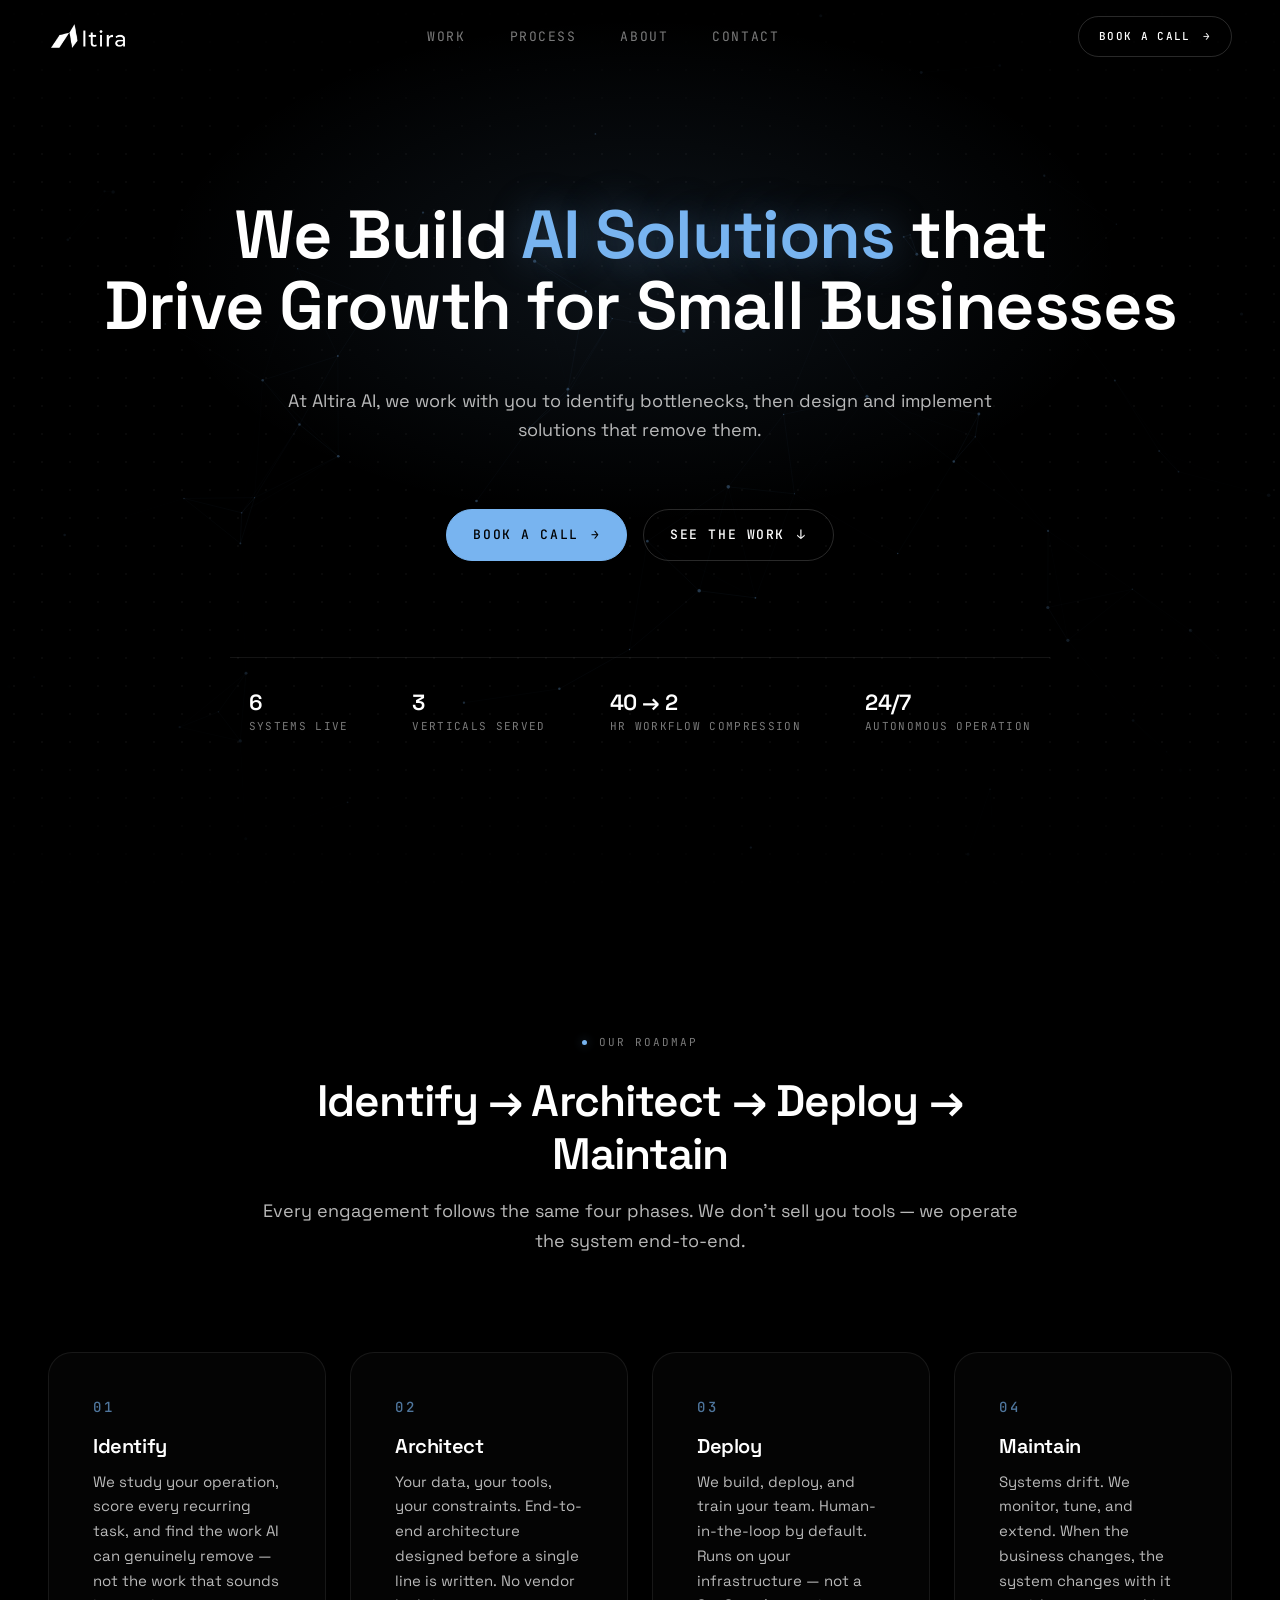
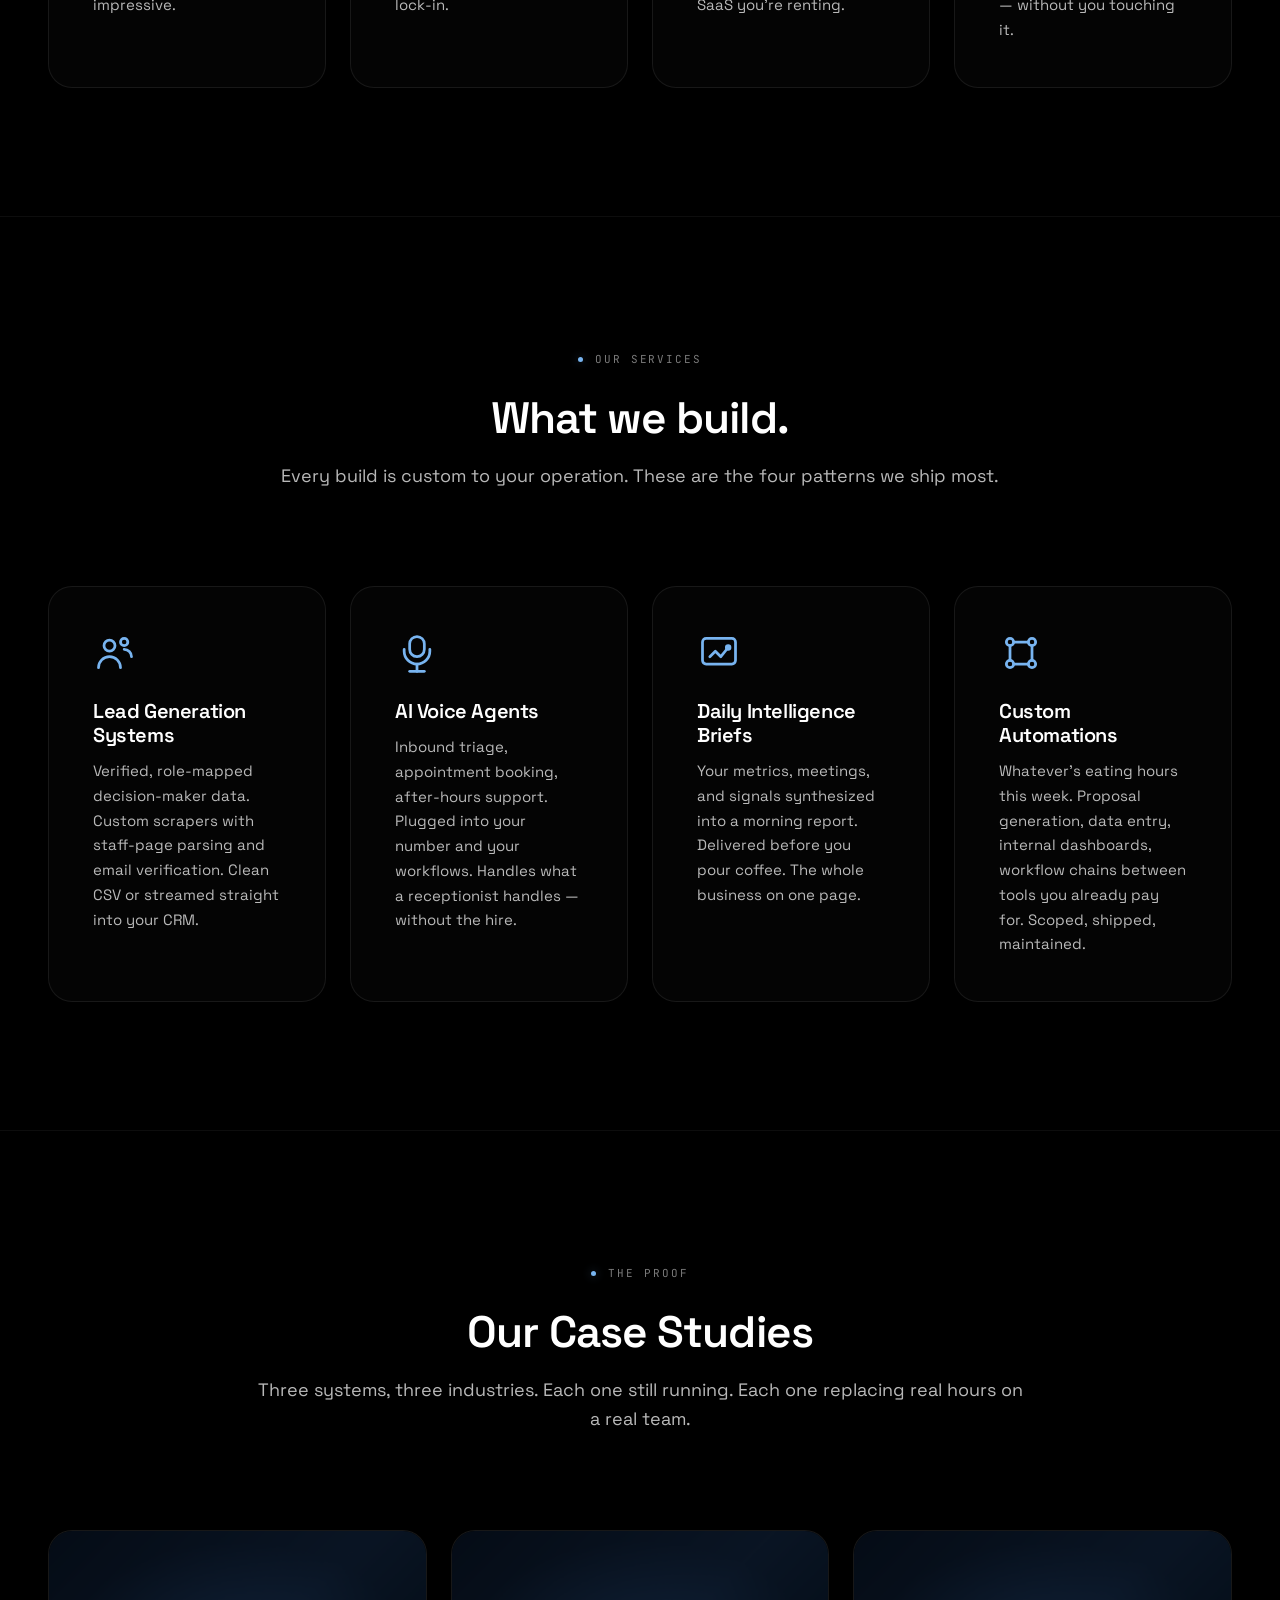
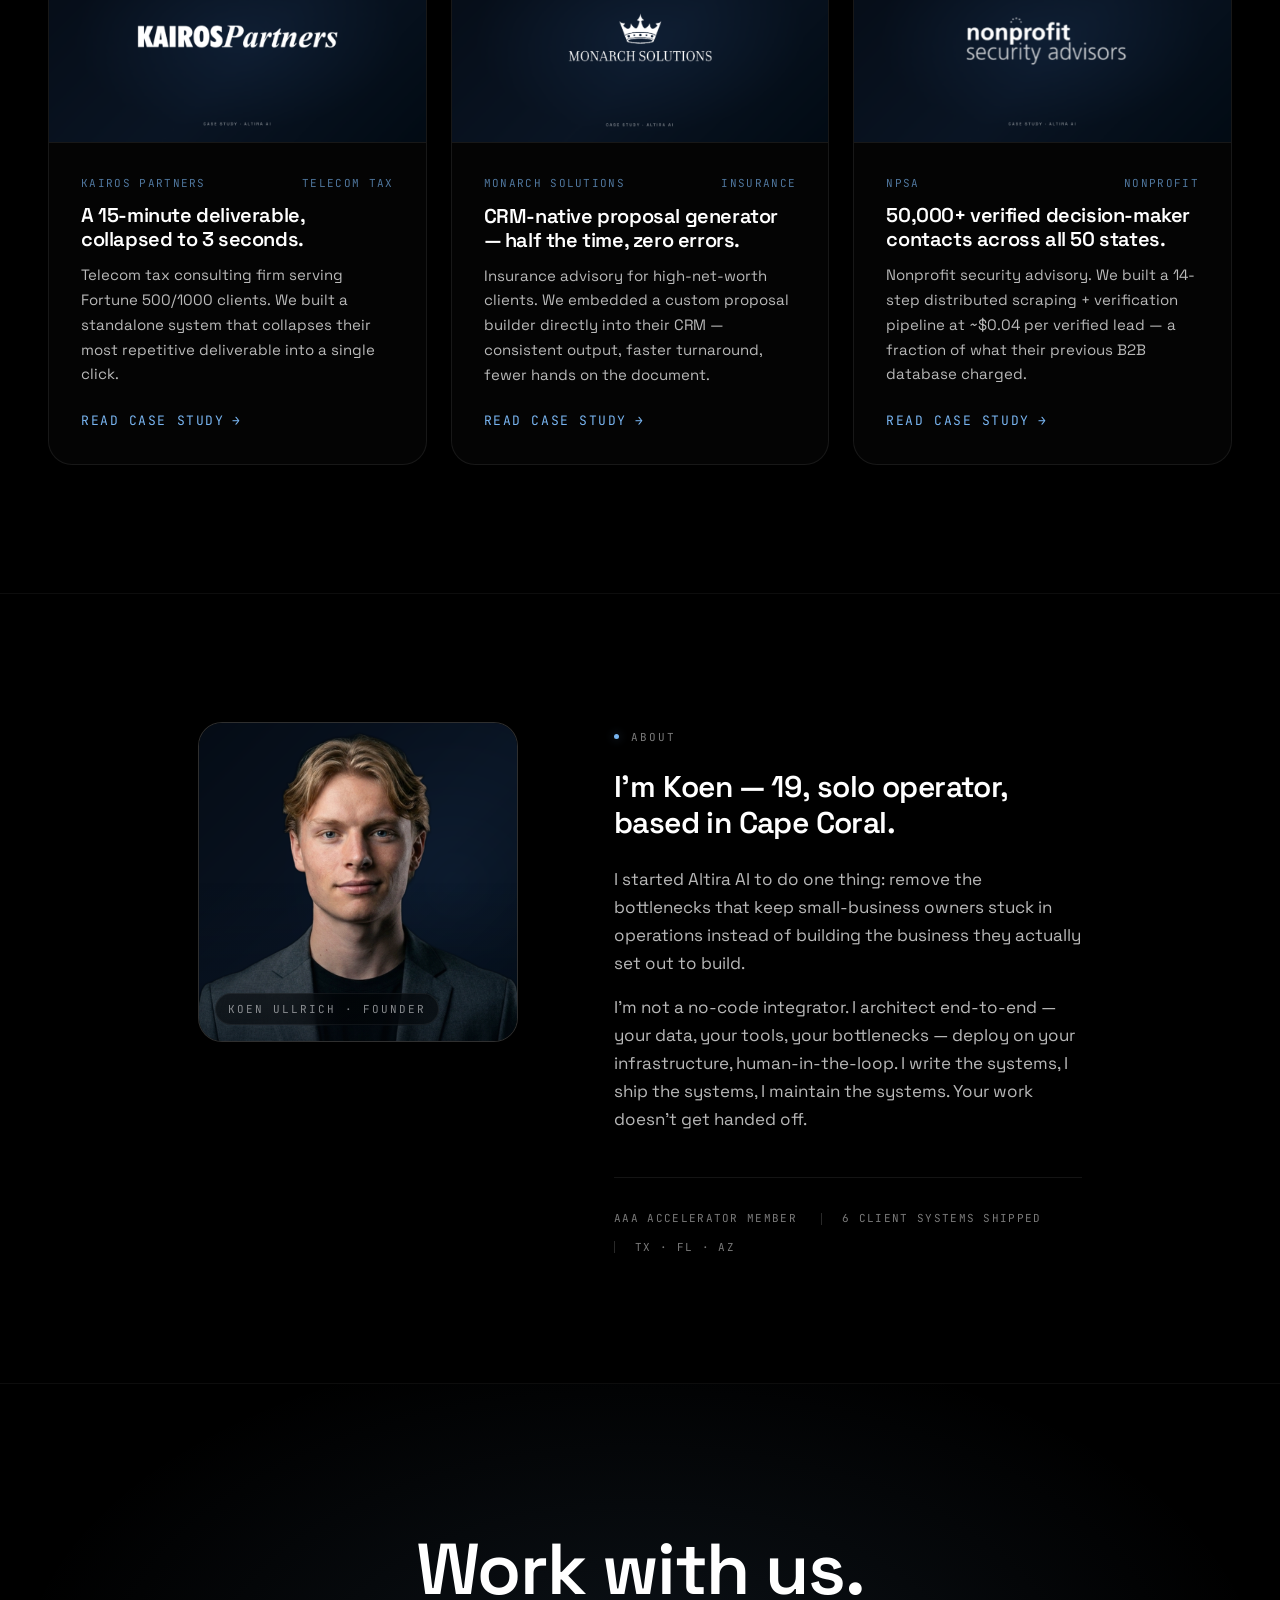
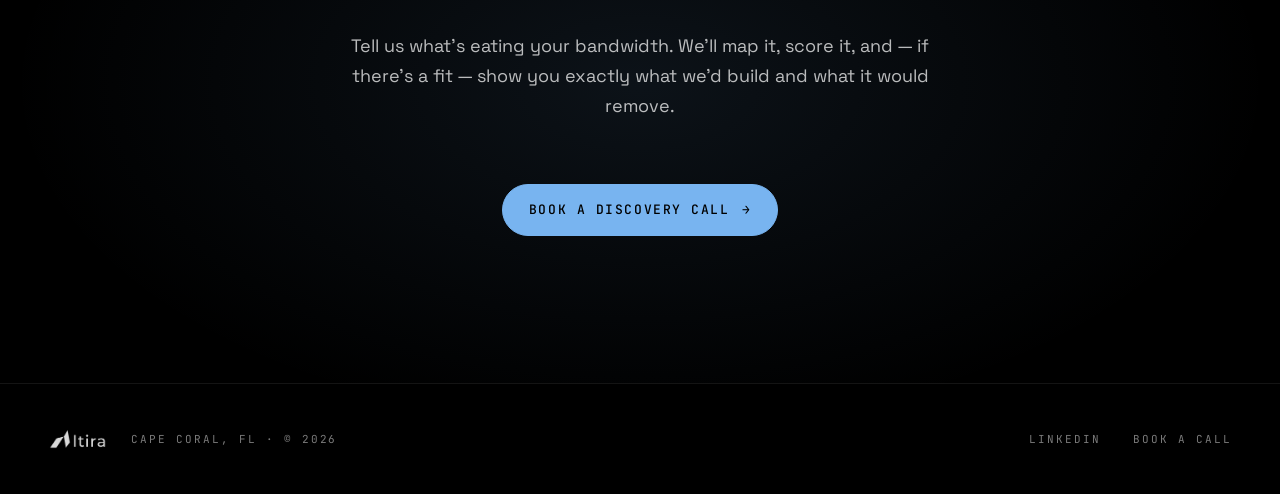
==== commit 7cb72c63: "hero: collapse title to 2 lines - Insert forced <br> after "that" (between word 4 and 5) - Hide the " ====
--- a/index.html
+++ b/index.html
@@ -50,6 +50,7 @@
       <span class="hero__title-word hero__title-word--accent" style="--i:2">AI</span>
       <span class="hero__title-word hero__title-word--accent" style="--i:3">Solutions</span>
       <span class="hero__title-word" style="--i:4">that</span>
+      <br class="hero__title-break">
       <span class="hero__title-word" style="--i:5">Drive</span>
       <span class="hero__title-word" style="--i:6">Growth</span>
       <span class="hero__title-word" style="--i:7">for</span>
--- a/styles/tokens.css
+++ b/styles/tokens.css
@@ -43,7 +43,7 @@
   --fs-h4:      1.375rem;   /* 22px  — tile title */
   --fs-h3:      1.875rem;   /* 30px  — section subhead */
   --fs-h2:      2.75rem;    /* 44px  — section title */
-  --fs-h1:      clamp(2.75rem, 6vw + 1rem, 5.75rem); /* 44 → 92px fluid */
+  --fs-h1:      clamp(2.5rem, 5vw + 0.5rem, 4.25rem); /* 40 → 68px fluid — sized so hero title lands on 2 balanced lines */
   --fs-number:  clamp(3rem, 8vw, 6rem); /* giant process numbers */
   --fs-stat:    clamp(2rem, 4vw, 3.5rem); /* proof bar numbers */
 
--- a/styles/components.css
+++ b/styles/components.css
@@ -181,7 +181,7 @@
 .hero__content {
   position: relative;
   z-index: 4;
-  max-width: 920px;
+  max-width: 1280px;
   margin-inline: auto;
 }
 
@@ -190,8 +190,16 @@
   line-height: var(--lh-tight);
   font-weight: 600;
   letter-spacing: var(--tracking-tight);
-  max-width: 20ch;
+  max-width: none;
   margin: 0 auto var(--space-7);
+  text-wrap: balance;
+}
+
+/* Forced 2-line break after "that" on desktop; hidden on mobile
+   so the title can wrap naturally in narrow viewports. */
+.hero__title-break { display: inline; }
+@media (max-width: 720px) {
+  .hero__title-break { display: none; }
 }
 
 .hero__title-word {
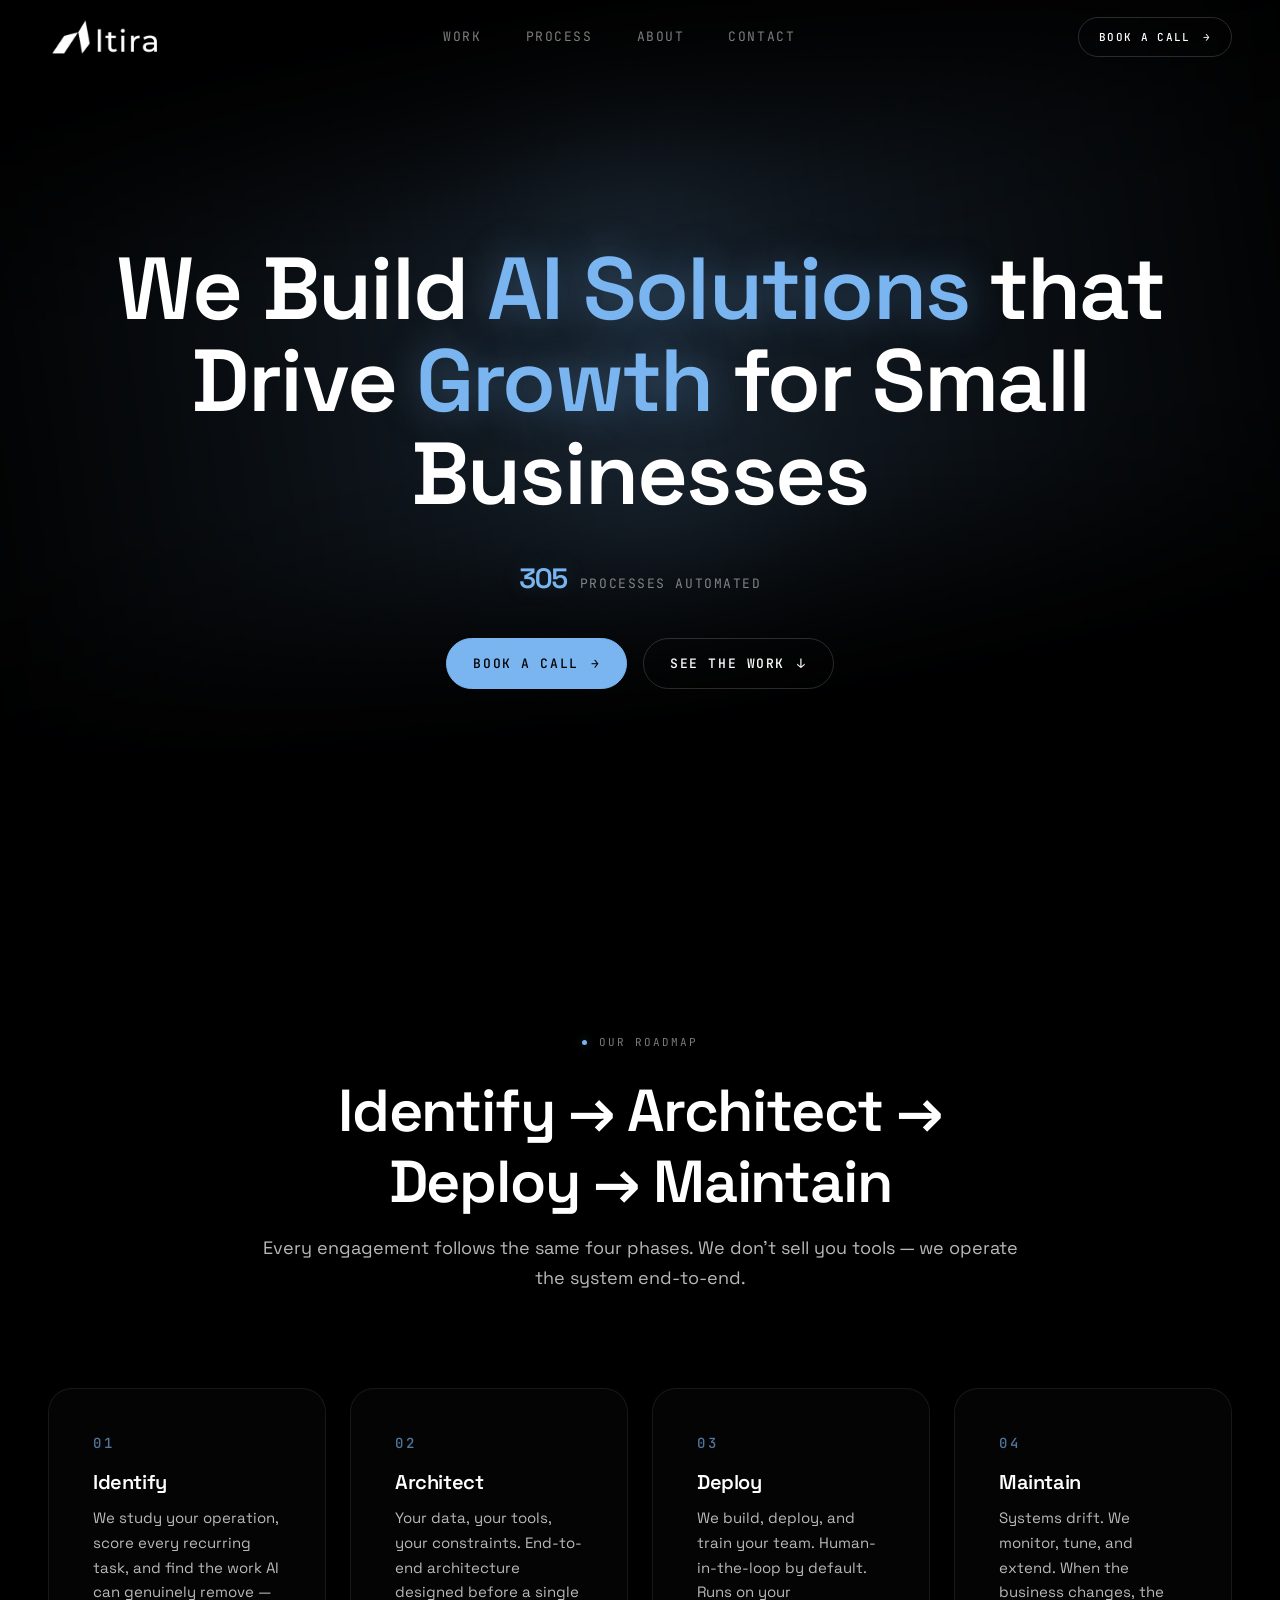
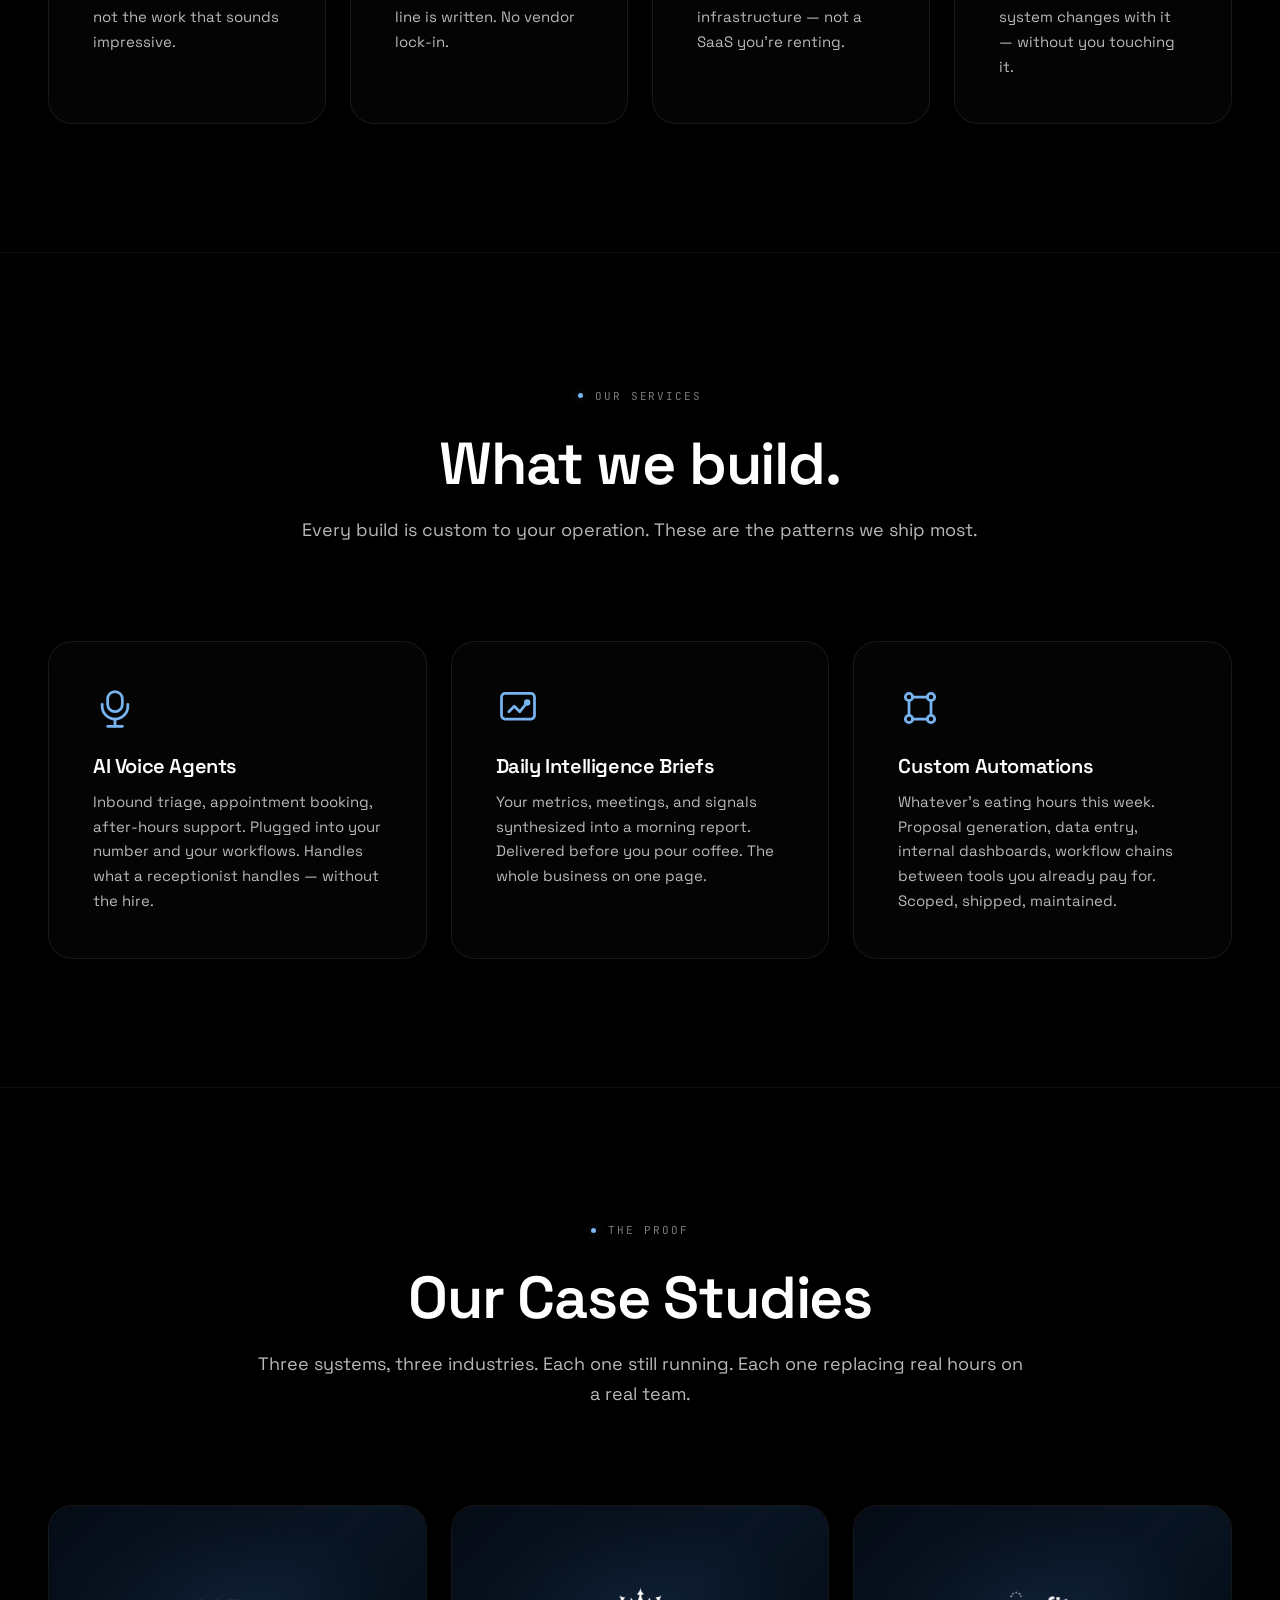
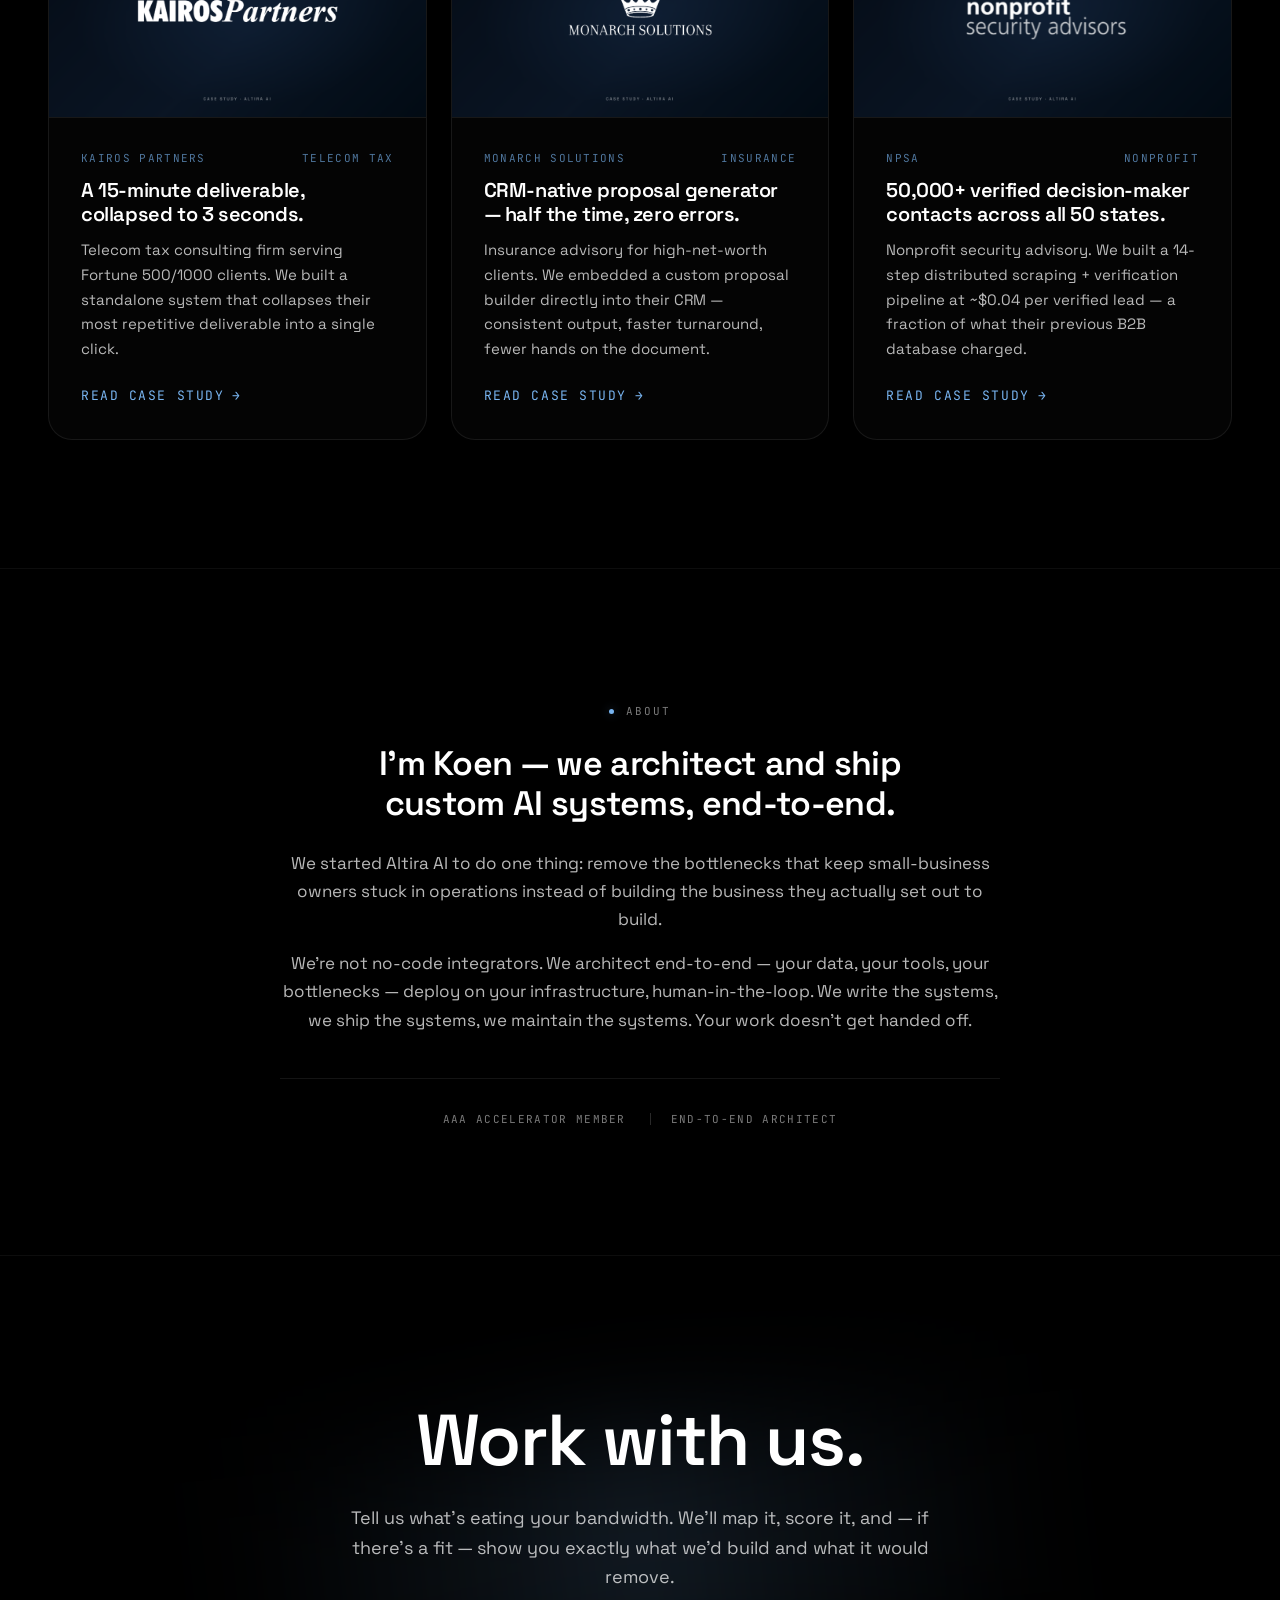
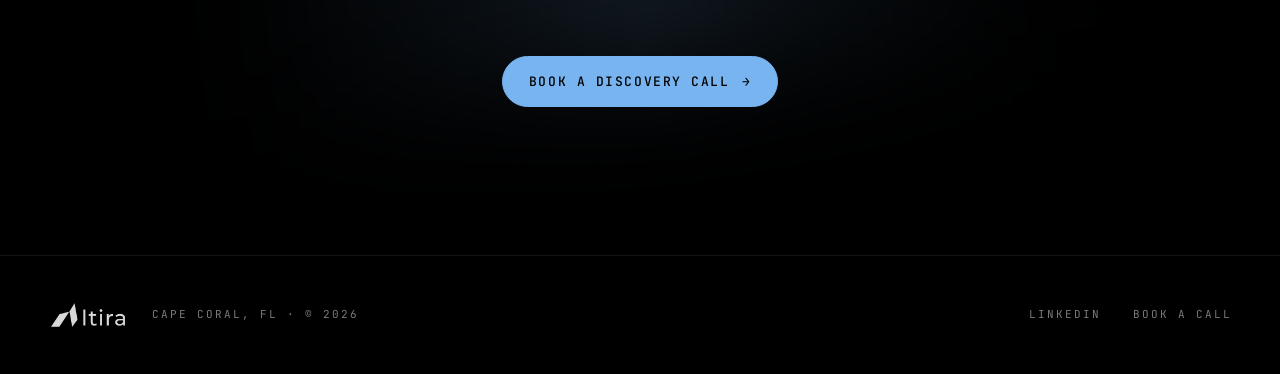
==== commit bbfe7020: "hero: live processes counter, editorial background, copy pass - Add live processes-automated counter" ====
--- a/index.html
+++ b/index.html
@@ -16,7 +16,6 @@
 </head>
 <body>
 
-<div class="bg-gradient" aria-hidden="true"></div>
 
 <!-- ===== NAV ===== -->
 <header class="nav">
@@ -36,12 +35,20 @@
   </div>
 </header>
 
+<!-- Noise grain — fixed, site-wide, gives everything a subtle tactile grain -->
+<svg class="grain" aria-hidden="true" xmlns="http://www.w3.org/2000/svg">
+  <filter id="grain-filter">
+    <feTurbulence type="fractalNoise" baseFrequency="0.9" numOctaves="2" stitchTiles="stitch"/>
+    <feColorMatrix type="saturate" values="0"/>
+  </filter>
+  <rect width="100%" height="100%" filter="url(#grain-filter)"/>
+</svg>
+
 <main>
 
 <!-- ===== HERO ===== -->
 <section class="hero">
-  <canvas class="hero__particles" aria-hidden="true"></canvas>
-  <div class="hero__atmos" aria-hidden="true"></div>
+  <div class="hero__beam" aria-hidden="true"></div>
 
   <div class="container hero__content">
     <h1 class="hero__title">
@@ -52,12 +59,16 @@
       <span class="hero__title-word" style="--i:4">that</span>
       <br class="hero__title-break">
       <span class="hero__title-word" style="--i:5">Drive</span>
-      <span class="hero__title-word" style="--i:6">Growth</span>
+      <span class="hero__title-word hero__title-word--accent" style="--i:6">Growth</span>
       <span class="hero__title-word" style="--i:7">for</span>
       <span class="hero__title-word" style="--i:8">Small</span>
       <span class="hero__title-word" style="--i:9">Businesses</span>
     </h1>
-    <p class="hero__subtitle">At Altira AI, we work with you to identify bottlenecks, then design and implement solutions that remove them.</p>
+
+    <div class="hero__counter" aria-label="Processes automated, live">
+      <span class="hero__counter__num" data-counter="12000" data-ticker>0</span>
+      <span class="hero__counter__label">Processes automated</span>
+    </div>
 
     <div class="hero__ctas">
       <a class="btn btn--primary" href="https://calendly.com/koenullrich/discovery-call" target="_blank" rel="noopener">
@@ -66,25 +77,6 @@
       <a class="btn btn--ghost" href="#work">
         See the Work <span class="btn__arrow">↓</span>
       </a>
-    </div>
-
-    <div class="hero__stats" aria-label="At a glance">
-      <div class="hero__stat">
-        <div class="hero__stat__num">6</div>
-        <div class="hero__stat__label">Systems live</div>
-      </div>
-      <div class="hero__stat">
-        <div class="hero__stat__num">3</div>
-        <div class="hero__stat__label">Verticals served</div>
-      </div>
-      <div class="hero__stat">
-        <div class="hero__stat__num">40&nbsp;→&nbsp;2</div>
-        <div class="hero__stat__label">Hr workflow compression</div>
-      </div>
-      <div class="hero__stat">
-        <div class="hero__stat__num">24/7</div>
-        <div class="hero__stat__label">Autonomous operation</div>
-      </div>
     </div>
   </div>
 </section>
@@ -133,24 +125,11 @@
     <div class="section__header section__header--center" data-reveal>
       <span class="eyebrow">Our Services</span>
       <h2 class="section__title">What we build.</h2>
-      <p class="section__subtitle">Every build is custom to your operation. These are the four patterns we ship most.</p>
+      <p class="section__subtitle">Every build is custom to your operation. These are the patterns we ship most.</p>
     </div>
     <div class="services__grid">
 
       <article class="service" data-reveal>
-        <div class="service__icon" aria-hidden="true">
-          <svg viewBox="0 0 24 24" fill="none" stroke="currentColor" stroke-width="1.5" stroke-linecap="round" stroke-linejoin="round">
-            <circle cx="9" cy="8" r="3"/>
-            <path d="M3 20c0-3.3 2.7-6 6-6s6 2.7 6 6"/>
-            <circle cx="17" cy="6" r="2"/>
-            <path d="M21 14c0-2.2-1.8-4-4-4"/>
-          </svg>
-        </div>
-        <h3 class="service__title">Lead Generation Systems</h3>
-        <p class="service__desc">Verified, role-mapped decision-maker data. Custom scrapers with staff-page parsing and email verification. Clean CSV or streamed straight into your CRM.</p>
-      </article>
-
-      <article class="service" data-reveal style="--reveal-delay:80ms">
         <div class="service__icon" aria-hidden="true">
           <svg viewBox="0 0 24 24" fill="none" stroke="currentColor" stroke-width="1.5" stroke-linecap="round" stroke-linejoin="round">
             <path d="M12 3a4 4 0 0 0-4 4v3a4 4 0 0 0 8 0V7a4 4 0 0 0-4-4z"/>
@@ -163,7 +142,7 @@
         <p class="service__desc">Inbound triage, appointment booking, after-hours support. Plugged into your number and your workflows. Handles what a receptionist handles — without the hire.</p>
       </article>
 
-      <article class="service" data-reveal style="--reveal-delay:160ms">
+      <article class="service" data-reveal style="--reveal-delay:80ms">
         <div class="service__icon" aria-hidden="true">
           <svg viewBox="0 0 24 24" fill="none" stroke="currentColor" stroke-width="1.5" stroke-linecap="round" stroke-linejoin="round">
             <rect x="3" y="4" width="18" height="14" rx="2"/>
@@ -175,7 +154,7 @@
         <p class="service__desc">Your metrics, meetings, and signals synthesized into a morning report. Delivered before you pour coffee. The whole business on one page.</p>
       </article>
 
-      <article class="service" data-reveal style="--reveal-delay:240ms">
+      <article class="service" data-reveal style="--reveal-delay:160ms">
         <div class="service__icon" aria-hidden="true">
           <svg viewBox="0 0 24 24" fill="none" stroke="currentColor" stroke-width="1.5" stroke-linecap="round" stroke-linejoin="round">
             <circle cx="6" cy="6" r="2"/>
@@ -255,21 +234,14 @@
 <!-- ===== ABOUT ===== -->
 <section class="section" id="about">
   <div class="container container--narrow">
-    <div class="about__grid">
-      <div class="about__photo" data-reveal>
-        <img src="assets/pfp.png" alt="Koen Ullrich, founder of Altira AI">
-        <span class="about__photo__badge">Koen Ullrich · Founder</span>
-      </div>
-      <div class="about__body" data-reveal style="--reveal-delay:120ms">
-        <span class="eyebrow">About</span>
-        <h3>I'm Koen — 19, solo operator, based in Cape Coral.</h3>
-        <p>I started Altira AI to do one thing: remove the bottlenecks that keep small-business owners stuck in operations instead of building the business they actually set out to build.</p>
-        <p>I'm not a no-code integrator. I architect end-to-end — your data, your tools, your bottlenecks — deploy on your infrastructure, human-in-the-loop. I write the systems, I ship the systems, I maintain the systems. Your work doesn't get handed off.</p>
-        <div class="about__stats">
-          <span class="about__stats__item">AAA Accelerator Member</span>
-          <span class="about__stats__item">6 Client Systems Shipped</span>
-          <span class="about__stats__item">TX · FL · AZ</span>
-        </div>
+    <div class="about" data-reveal>
+      <span class="eyebrow">About</span>
+      <h3 class="about__headline">I'm Koen — we architect and ship custom AI systems, end-to-end.</h3>
+      <p>We started Altira AI to do one thing: remove the bottlenecks that keep small-business owners stuck in operations instead of building the business they actually set out to build.</p>
+      <p>We're not no-code integrators. We architect end-to-end — your data, your tools, your bottlenecks — deploy on your infrastructure, human-in-the-loop. We write the systems, we ship the systems, we maintain the systems. Your work doesn't get handed off.</p>
+      <div class="about__stats">
+        <span class="about__stats__item">AAA Accelerator Member</span>
+        <span class="about__stats__item">End-to-End Architect</span>
       </div>
     </div>
   </div>
--- a/styles/tokens.css
+++ b/styles/tokens.css
@@ -30,7 +30,9 @@
   /* ---------- GRADIENT ---------- */
   --gradient-base: #000000;
   --gradient-atmos: radial-gradient(ellipse 900px 500px at 50% 35%, rgba(120, 180, 240, 0.10), transparent 65%);
-  --gradient-hero-overlay: radial-gradient(ellipse 800px 420px at var(--mx, 50%) var(--my, 30%), rgba(120, 180, 240, 0.10), transparent 60%);
+  --gradient-hero-overlay:
+    radial-gradient(ellipse 1100px 560px at var(--mx, 50%) var(--my, 30%), rgba(120, 180, 240, 0.22), transparent 58%),
+    radial-gradient(ellipse 700px 360px at var(--mx, 50%) var(--my, 30%), rgba(120, 180, 240, 0.10), transparent 70%);
 
   /* ---------- TYPOGRAPHY ---------- */
   --font-sans: 'Space Grotesk', ui-sans-serif, system-ui, -apple-system, sans-serif;
@@ -40,10 +42,10 @@
   --fs-small:   0.8125rem;  /* 13px  — mono labels */
   --fs-body:    1rem;       /* 16px  — body */
   --fs-body-lg: 1.125rem;   /* 18px  — subhead */
-  --fs-h4:      1.375rem;   /* 22px  — tile title */
-  --fs-h3:      1.875rem;   /* 30px  — section subhead */
-  --fs-h2:      2.75rem;    /* 44px  — section title */
-  --fs-h1:      clamp(2.5rem, 5vw + 0.5rem, 4.25rem); /* 40 → 68px fluid — sized so hero title lands on 2 balanced lines */
+  --fs-h4:      1.5rem;     /* 24px  — tile title */
+  --fs-h3:      2.125rem;   /* 34px  — section subhead */
+  --fs-h2:      clamp(2.5rem, 4vw + 0.5rem, 3.75rem);   /* 40 → 60px — section title */
+  --fs-h1:      clamp(3rem, 6vw + 0.75rem, 5.5rem);     /* 48 → 88px — hero title reads as a bold statement */
   --fs-number:  clamp(3rem, 8vw, 6rem); /* giant process numbers */
   --fs-stat:    clamp(2rem, 4vw, 3.5rem); /* proof bar numbers */
 
--- a/styles/base.css
+++ b/styles/base.css
@@ -23,18 +23,9 @@
   overflow-x: hidden;
 }
 
-/* Subtle dot grid across the whole page — matches the old-site texture.
-   Very faint; fades top/bottom so it breathes. */
-body::before {
-  content: "";
-  position: fixed;
-  inset: 0;
-  pointer-events: none;
-  z-index: 1;
-  background-image: radial-gradient(circle, rgba(255, 255, 255, 0.035) 1px, transparent 1.5px);
-  background-size: 28px 28px;
-  mask-image: linear-gradient(180deg, transparent 0%, #000 18%, #000 82%, transparent 100%);
-  -webkit-mask-image: linear-gradient(180deg, transparent 0%, #000 18%, #000 82%, transparent 100%);
+main, footer {
+  position: relative;
+  z-index: 2;
 }
 
 img, svg, video { display: block; max-width: 100%; height: auto; }
--- a/styles/components.css
+++ b/styles/components.css
@@ -3,9 +3,21 @@
    ============================================================ */
 
 /* ========== BACKGROUND ========== */
-/* Body itself is pure black (set in base.css).
-   The dot grid overlay + hero-only atmospheric glow do all the work. */
+/* Pure black base. A fine grain overlay sits on top of everything to give
+   surfaces a tactile, photographic quality — the kind of texture you see
+   on printed editorial spreads. No ambient color washes. */
 .bg-gradient { display: none; }
+
+.grain {
+  position: fixed;
+  inset: 0;
+  width: 100vw;
+  height: 100vh;
+  pointer-events: none;
+  z-index: 200;
+  opacity: 0.055;
+  mix-blend-mode: overlay;
+}
 
 /* ========== NAV ========== */
 .nav {
@@ -44,13 +56,13 @@
 .nav__brand:hover { opacity: 0.85; }
 
 .nav__logo {
-  height: 30px;
+  height: 42px;
   width: auto;
   display: block;
   filter: drop-shadow(0 0 18px rgba(120, 180, 240, 0));
-  transition: filter var(--dur-base) var(--ease-out);
-}
-.nav.is-scrolled .nav__logo { height: 26px; transition: height var(--dur-base) var(--ease-out); }
+  transition: filter var(--dur-base) var(--ease-out), height var(--dur-base) var(--ease-out);
+}
+.nav.is-scrolled .nav__logo { height: 34px; }
 
 @keyframes pulse {
   0%, 100% { opacity: 1; }
@@ -157,25 +169,38 @@
   text-align: center;
 }
 
-.hero__particles {
+/* A single diagonal beam of colored light slicing through the hero.
+   Slow, subtle animation — reads as engineered composition, not atmosphere. */
+.hero__beam {
   position: absolute;
-  inset: 0;
-  width: 100%;
-  height: 100%;
-  opacity: 0.55;
-  mask-image: radial-gradient(ellipse at center, black 35%, transparent 80%);
-  -webkit-mask-image: radial-gradient(ellipse at center, black 35%, transparent 80%);
+  left: 50%;
+  top: 40%;
+  width: 180%;
+  height: 48%;
+  transform: translate(-50%, -50%) rotate(-8deg);
+  background: linear-gradient(
+    90deg,
+    transparent 0%,
+    transparent 20%,
+    rgba(120, 180, 240, 0.14) 45%,
+    rgba(120, 180, 240, 0.22) 50%,
+    rgba(120, 180, 240, 0.14) 55%,
+    transparent 80%,
+    transparent 100%
+  );
+  filter: blur(70px);
   pointer-events: none;
-  z-index: 1;
-}
-
-.hero__atmos {
-  position: absolute;
-  inset: 0;
-  background: var(--gradient-hero-overlay);
-  pointer-events: none;
-  transition: background-position var(--dur-base) var(--ease-out);
   z-index: 2;
+  animation: beamDrift 24s var(--ease-in-out) infinite alternate;
+}
+
+@keyframes beamDrift {
+  0%   { transform: translate(-50%, -50%) rotate(-8deg) translateX(-3%); }
+  100% { transform: translate(-50%, -50%) rotate(-6deg) translateX(3%); }
+}
+
+@media (prefers-reduced-motion: reduce) {
+  .hero__beam { animation: none; }
 }
 
 .hero__content {
@@ -245,48 +270,44 @@
   animation: fadeUp var(--dur-slow) var(--ease-out) 1400ms forwards;
 }
 
-/* ========== HERO STATS ROW — inline under CTAs ========== */
-.hero__stats {
-  display: flex;
-  flex-wrap: wrap;
+/* ========== HERO COUNTER — inline with the hero flow ========== */
+.hero__counter {
+  margin: var(--space-6) 0 var(--space-7);
+  display: flex;
   justify-content: center;
-  gap: var(--space-5) var(--space-8);
-  margin-top: var(--space-9);
-  padding-top: var(--space-6);
-  border-top: 1px solid var(--color-border);
-  max-width: 820px;
-  margin-inline: auto;
+  align-items: baseline;
+  gap: var(--space-3);
+  font-family: var(--font-mono);
+  font-size: var(--fs-small);
+  letter-spacing: var(--tracking-wide);
+  text-transform: uppercase;
+  color: var(--color-text-muted);
   opacity: 0;
   animation: fadeUp var(--dur-slow) var(--ease-out) 1700ms forwards;
 }
 
-.hero__stat {
-  text-align: left;
-  min-width: 0;
-}
-
-.hero__stat__num {
+.hero__counter__num {
   font-family: var(--font-sans);
-  font-size: 1.375rem;
-  font-weight: 600;
-  letter-spacing: var(--tracking-tight);
-  color: var(--color-text-primary);
-  line-height: 1.15;
-  margin-bottom: 4px;
-}
-
-.hero__stat__label {
-  font-family: var(--font-mono);
-  font-size: var(--fs-micro);
-  letter-spacing: var(--tracking-wide);
-  text-transform: uppercase;
+  font-size: 1.75rem;
+  font-weight: 600;
+  letter-spacing: var(--tracking-tight);
+  color: var(--color-accent);
+  font-variant-numeric: tabular-nums;
+  text-shadow: 0 0 24px var(--color-accent-glow);
+  text-transform: none;
+  line-height: 1;
+}
+
+.hero__counter__num.is-ticking {
+  animation: counterTick 260ms var(--ease-out);
+}
+@keyframes counterTick {
+  0%   { text-shadow: 0 0 32px var(--color-accent-glow-strong); }
+  100% { text-shadow: 0 0 24px var(--color-accent-glow); }
+}
+
+.hero__counter__label {
   color: var(--color-text-muted);
-  line-height: 1.3;
-}
-
-@media (max-width: 560px) {
-  .hero__stats { gap: var(--space-4) var(--space-5); }
-  .hero__stat__num { font-size: 1.125rem; }
 }
 
 /* ========== PROOF BAR ========== */
@@ -334,7 +355,7 @@
 }
 
 /* ========== SECTION HEADERS ========== */
-.section__header { margin-bottom: var(--space-9); max-width: 780px; }
+.section__header { margin-bottom: var(--space-9); max-width: 780px; position: relative; }
 
 .section__header--center {
   margin-inline: auto;
@@ -342,6 +363,8 @@
 }
 .section__header--center .eyebrow { justify-content: center; }
 .section__header--center .section__subtitle { margin-inline: auto; }
+
+/* Section headers rely on type + spacing. No halos. */
 
 .section__title {
   font-size: var(--fs-h2);
@@ -414,12 +437,11 @@
 /* ========== SERVICES — clean icon + title + description ========== */
 .services__grid {
   display: grid;
-  grid-template-columns: repeat(4, 1fr);
+  grid-template-columns: repeat(3, 1fr);
   gap: var(--space-5);
 }
 
-@media (max-width: 1080px) { .services__grid { grid-template-columns: repeat(2, 1fr); } }
-@media (max-width: 560px)  { .services__grid { grid-template-columns: 1fr; } }
+@media (max-width: 900px) { .services__grid { grid-template-columns: 1fr; } }
 
 .service {
   position: relative;
@@ -508,6 +530,7 @@
   overflow: hidden;
   position: relative;
   border-bottom: 1px solid var(--color-border);
+  perspective: 900px;
 }
 
 .case__cover img {
@@ -551,57 +574,25 @@
 .case:hover .case__cta { gap: var(--space-3); }
 
 /* ========== ABOUT ========== */
-.about__grid {
-  display: grid;
-  grid-template-columns: 320px 1fr;
-  gap: var(--space-9);
-  align-items: start;
-}
-
-@media (max-width: 860px) {
-  .about__grid { grid-template-columns: 1fr; gap: var(--space-7); }
-}
-
-.about__photo {
-  aspect-ratio: 1;
-  overflow: hidden;
-  border: 1px solid var(--color-border-strong);
-  border-radius: var(--radius-lg);
-  position: relative;
-  background: var(--color-bg-mid);
-}
-
-.about__photo img { width: 100%; height: 100%; object-fit: cover; }
-
-.about__photo::after {
-  content: "";
-  position: absolute;
-  inset: 0;
-  background: linear-gradient(180deg, transparent 50%, rgba(5, 12, 22, 0.35) 100%);
-  pointer-events: none;
-}
-
-.about__photo__badge {
-  position: absolute;
-  bottom: var(--space-4);
-  left: var(--space-4);
-  font-family: var(--font-mono);
-  font-size: var(--fs-micro);
-  letter-spacing: var(--tracking-wider);
-  text-transform: uppercase;
+.about { text-align: center; max-width: 720px; margin-inline: auto; position: relative; }
+
+/* About block — clean typography, no halo. */
+.about .eyebrow { justify-content: center; }
+.about__headline {
+  font-size: var(--fs-h3);
+  margin-bottom: var(--space-5);
+  letter-spacing: var(--tracking-tight);
+  text-wrap: balance;
+}
+.about p {
   color: var(--color-text-secondary);
-  background: rgba(0, 0, 0, 0.55);
-  backdrop-filter: blur(14px);
-  -webkit-backdrop-filter: blur(14px);
-  padding: 0.4375rem 0.75rem;
-  border: 1px solid var(--color-border);
-  border-radius: var(--radius-pill);
-}
-
-.about__body h3 { font-size: var(--fs-h3); margin-bottom: var(--space-5); }
-.about__body p { color: var(--color-text-secondary); line-height: var(--lh-prose); margin-bottom: var(--space-4); font-size: 1.0625rem; }
+  line-height: var(--lh-prose);
+  margin-bottom: var(--space-4);
+  font-size: 1.0625rem;
+}
 
 .about__stats {
+  justify-content: center;
   display: flex;
   flex-wrap: wrap;
   gap: var(--space-3) var(--space-5);
@@ -630,11 +621,26 @@
   position: relative;
 }
 
+/* Faint echo of the hero beam on the final CTA — same aesthetic family. */
 .final::before {
   content: "";
   position: absolute;
-  inset: 0;
-  background: radial-gradient(ellipse 900px 500px at 50% 50%, rgba(120, 180, 240, 0.1), transparent 70%);
+  left: 50%;
+  top: 50%;
+  width: 160%;
+  height: 40%;
+  transform: translate(-50%, -50%) rotate(-6deg);
+  background: linear-gradient(
+    90deg,
+    transparent 0%,
+    transparent 30%,
+    rgba(120, 180, 240, 0.12) 48%,
+    rgba(120, 180, 240, 0.18) 50%,
+    rgba(120, 180, 240, 0.12) 52%,
+    transparent 70%,
+    transparent 100%
+  );
+  filter: blur(60px);
   pointer-events: none;
 }
 
@@ -885,7 +891,7 @@
 }
 
 .footer__logo {
-  height: 22px;
+  height: 30px;
   width: auto;
   display: block;
   opacity: 0.85;
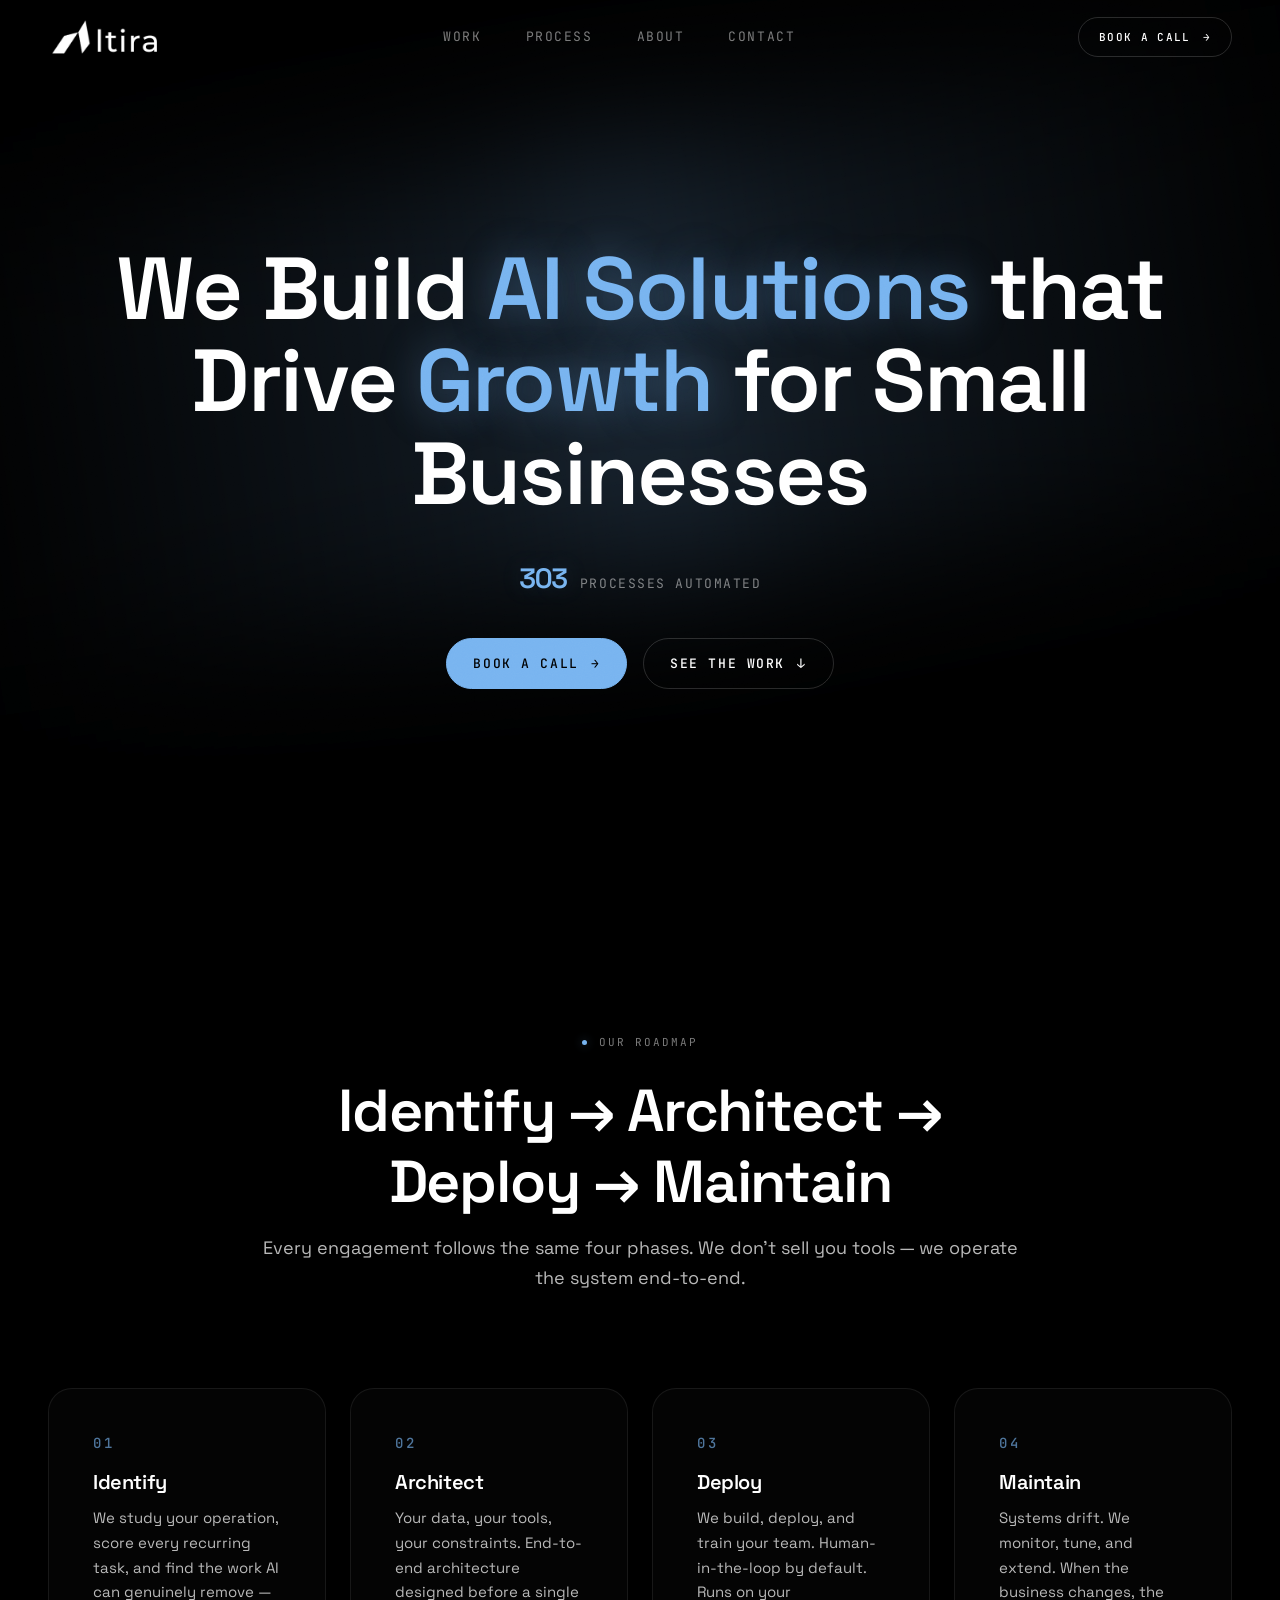
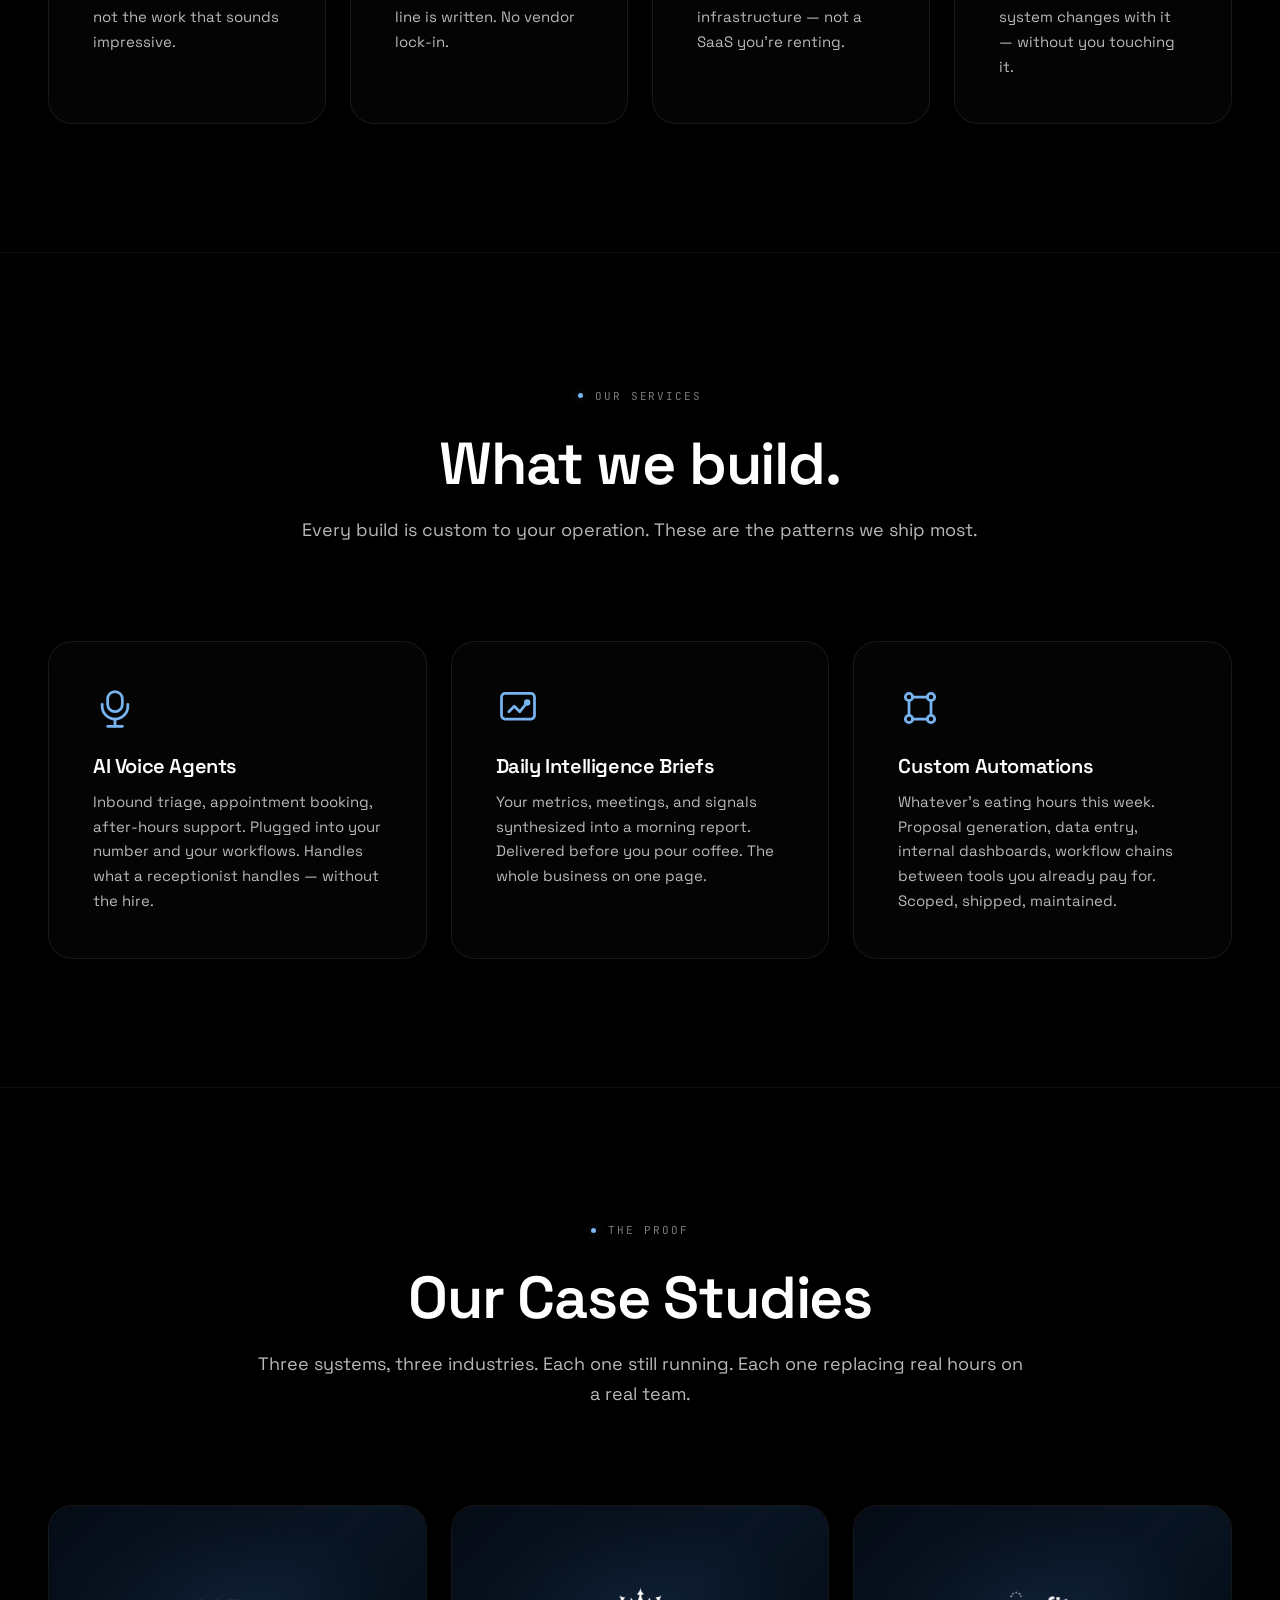
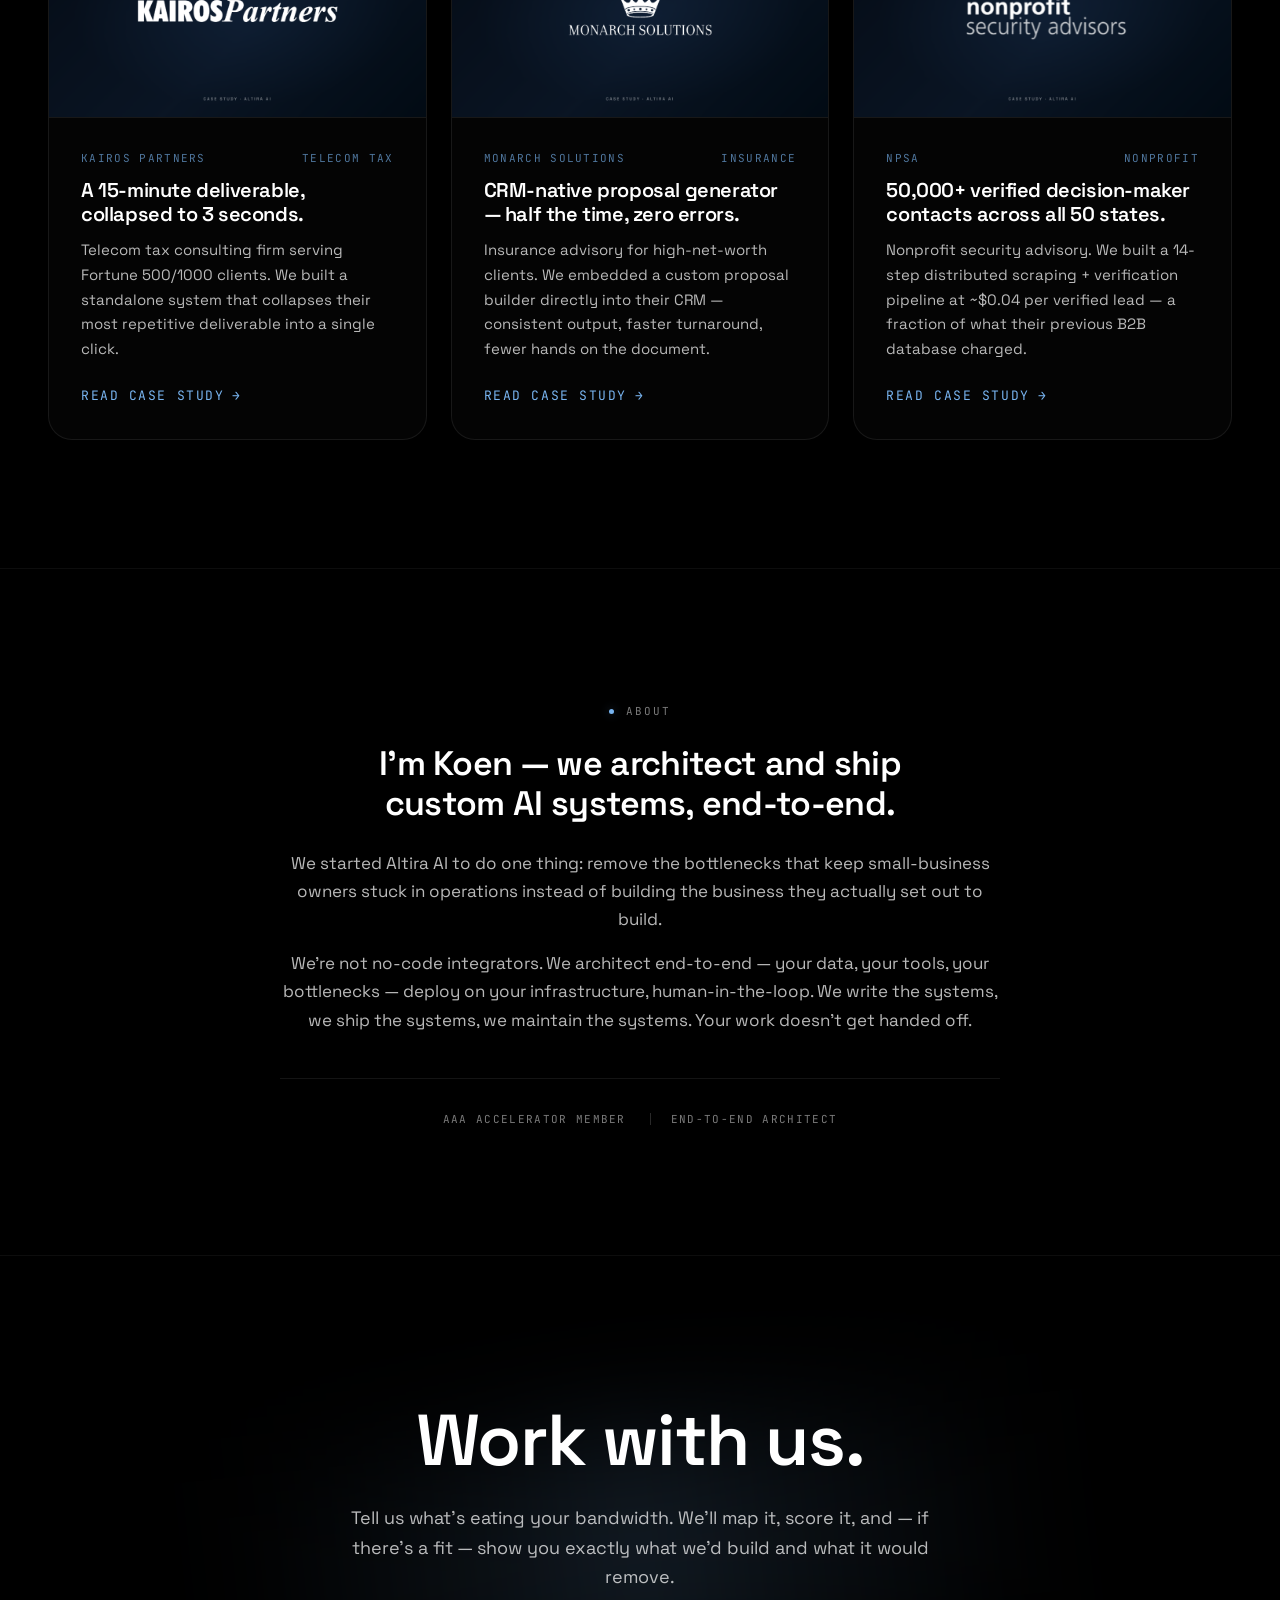
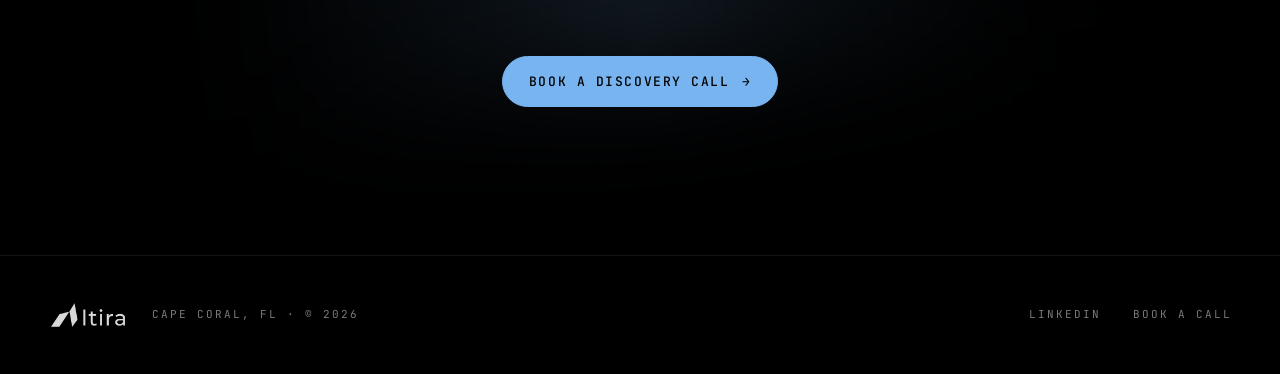
==== commit eaa51fb2: "hero: stop counter at 12k, fade in "+" with gentle push Counter no longer ticks forever. When the 22" ====
--- a/index.html
+++ b/index.html
@@ -65,8 +65,10 @@
       <span class="hero__title-word" style="--i:9">Businesses</span>
     </h1>
 
-    <div class="hero__counter" aria-label="Processes automated, live">
-      <span class="hero__counter__num" data-counter="12000" data-ticker>0</span>
+    <div class="hero__counter" aria-label="Processes automated">
+      <span class="hero__counter__stat">
+        <span class="hero__counter__num" data-counter="12000">0</span><span class="hero__counter__plus" aria-hidden="true">+</span>
+      </span>
       <span class="hero__counter__label">Processes automated</span>
     </div>
 
--- a/styles/components.css
+++ b/styles/components.css
@@ -286,7 +286,13 @@
   animation: fadeUp var(--dur-slow) var(--ease-out) 1700ms forwards;
 }
 
-.hero__counter__num {
+.hero__counter__stat {
+  display: inline-flex;
+  align-items: baseline;
+}
+
+.hero__counter__num,
+.hero__counter__plus {
   font-family: var(--font-sans);
   font-size: 1.75rem;
   font-weight: 600;
@@ -296,14 +302,26 @@
   text-shadow: 0 0 24px var(--color-accent-glow);
   text-transform: none;
   line-height: 1;
-}
-
-.hero__counter__num.is-ticking {
-  animation: counterTick 260ms var(--ease-out);
-}
-@keyframes counterTick {
-  0%   { text-shadow: 0 0 32px var(--color-accent-glow-strong); }
-  100% { text-shadow: 0 0 24px var(--color-accent-glow); }
+  display: inline-block;
+}
+
+/* The + starts collapsed and invisible. When the ramp lands on 12k,
+   JS adds .is-visible — the element animates to its natural width,
+   gently pushing the label to the right as it fades in. */
+.hero__counter__plus {
+  max-width: 0;
+  opacity: 0;
+  overflow: hidden;
+  margin-left: 0;
+  transition:
+    max-width 650ms var(--ease-out),
+    opacity 500ms var(--ease-out) 150ms,
+    margin-left 650ms var(--ease-out);
+}
+.hero__counter__plus.is-visible {
+  max-width: 1.5em;
+  opacity: 1;
+  margin-left: 0.05em;
 }
 
 .hero__counter__label {
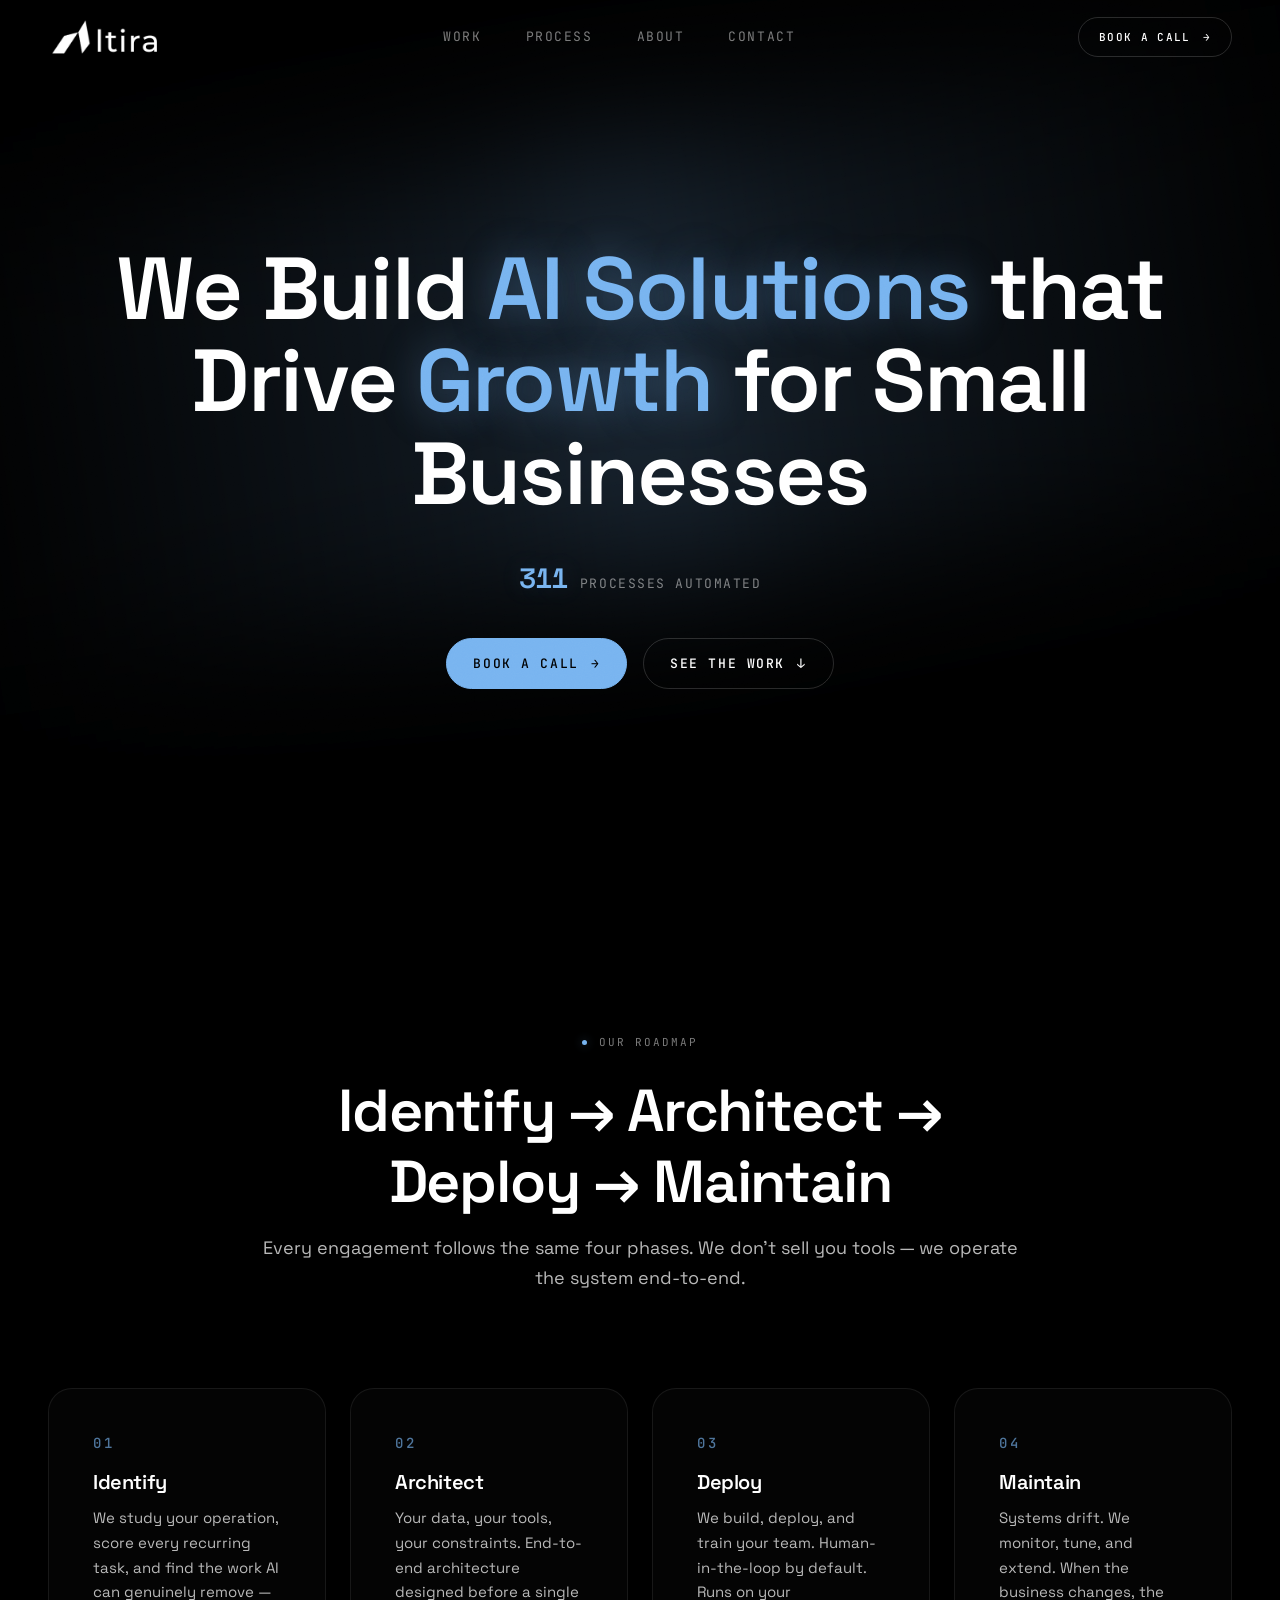
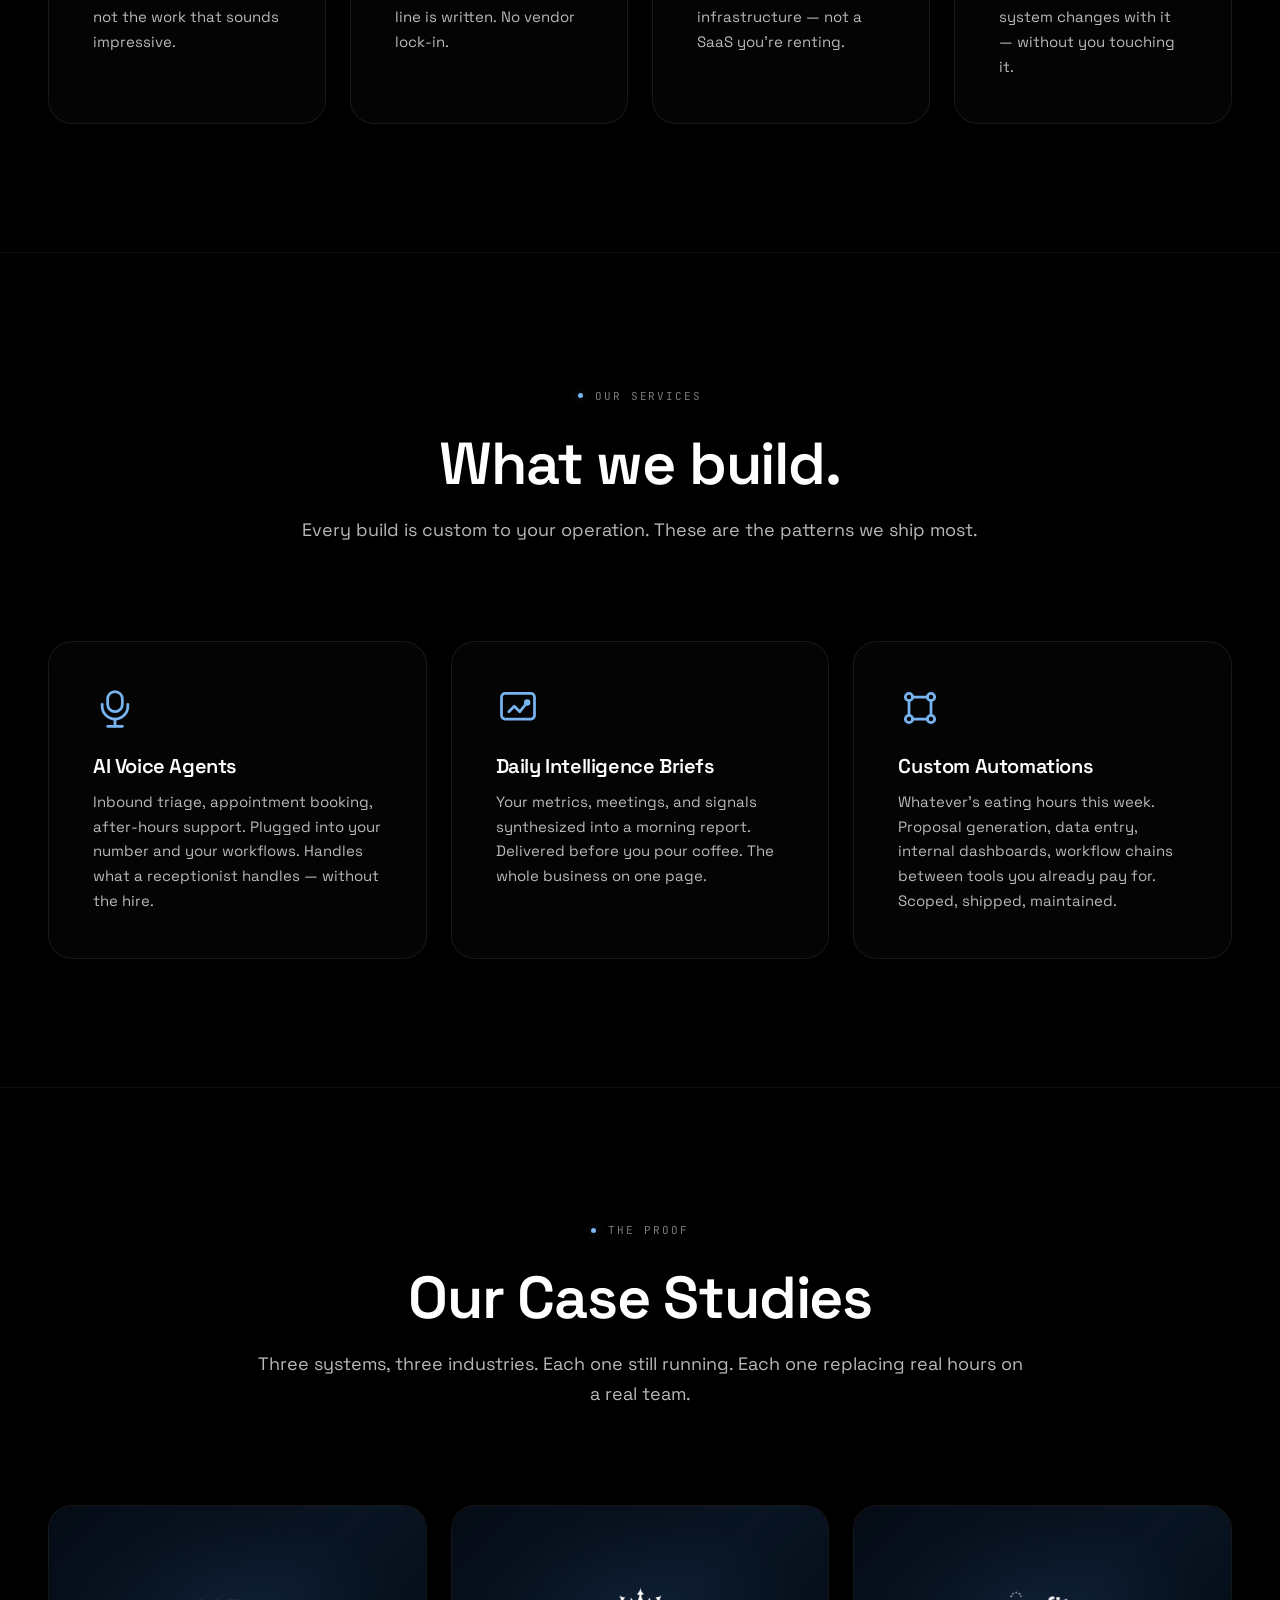
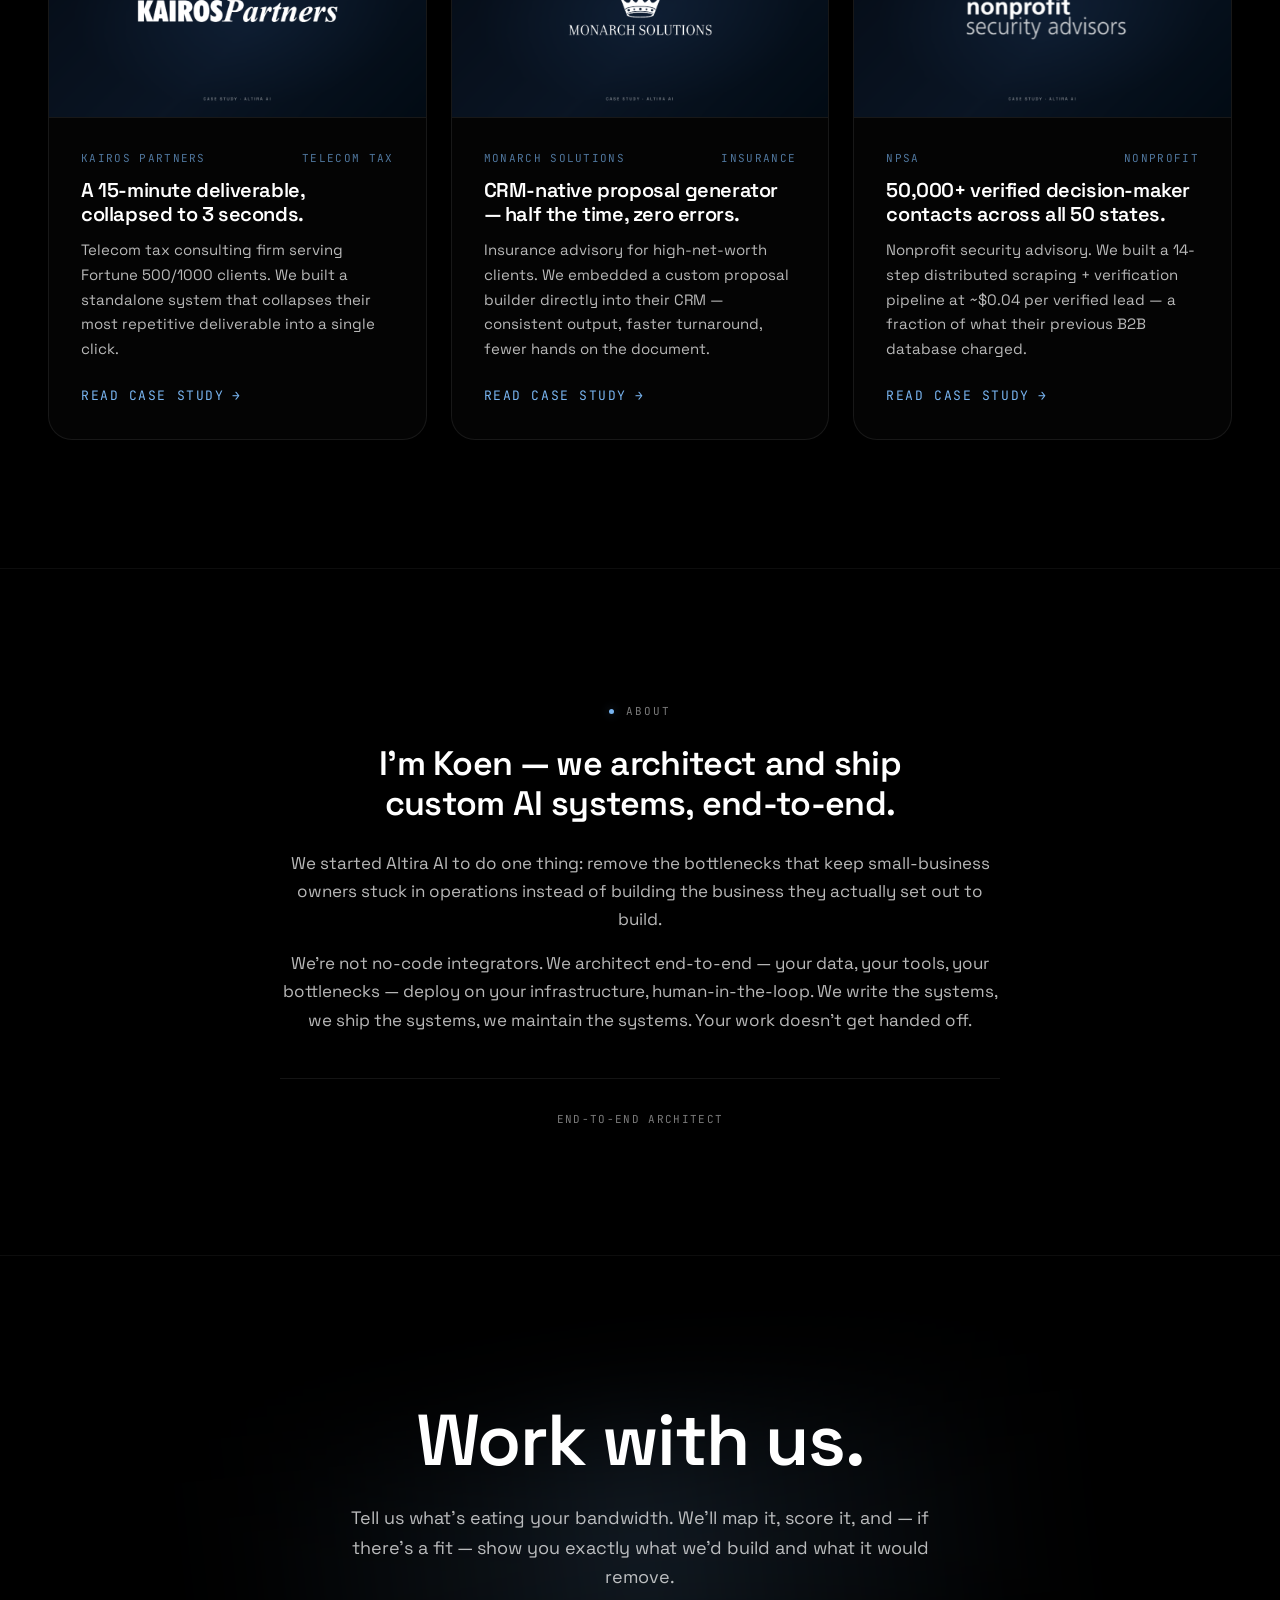
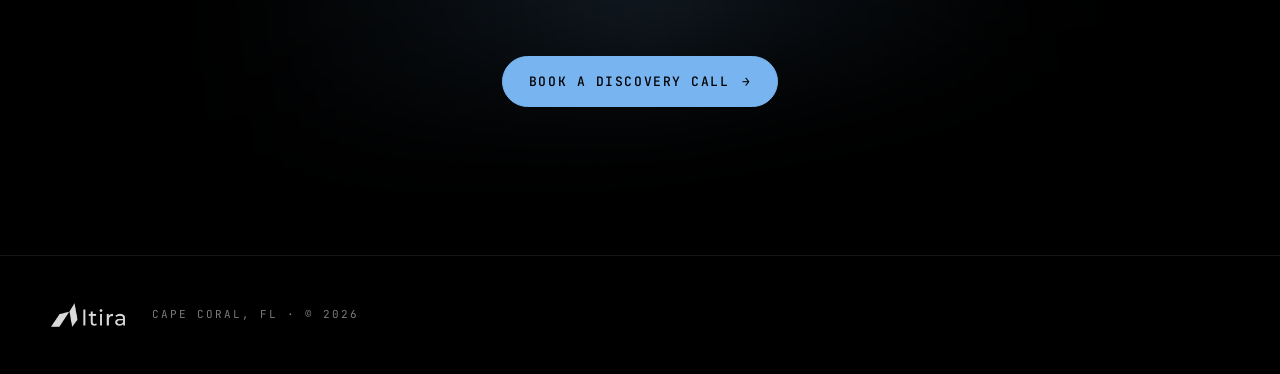
==== commit 9165ae76: "trim: drop AAA Accelerator chip + footer LinkedIn/Book a Call links Co-Authored-By: Claude Opus 4.7 " ====
--- a/index.html
+++ b/index.html
@@ -242,7 +242,6 @@
       <p>We started Altira AI to do one thing: remove the bottlenecks that keep small-business owners stuck in operations instead of building the business they actually set out to build.</p>
       <p>We're not no-code integrators. We architect end-to-end — your data, your tools, your bottlenecks — deploy on your infrastructure, human-in-the-loop. We write the systems, we ship the systems, we maintain the systems. Your work doesn't get handed off.</p>
       <div class="about__stats">
-        <span class="about__stats__item">AAA Accelerator Member</span>
         <span class="about__stats__item">End-to-End Architect</span>
       </div>
     </div>
@@ -271,10 +270,6 @@
       <img src="assets/logo-lockup.png" alt="Altira AI" class="footer__logo">
       <span class="footer__meta">Cape Coral, FL · © 2026</span>
     </div>
-    <div class="footer__links">
-      <a href="https://www.linkedin.com/in/koenullrich/" target="_blank" rel="noopener">LinkedIn</a>
-      <a href="https://calendly.com/koenullrich/discovery-call" target="_blank" rel="noopener">Book a Call</a>
-    </div>
   </div>
 </footer>
 
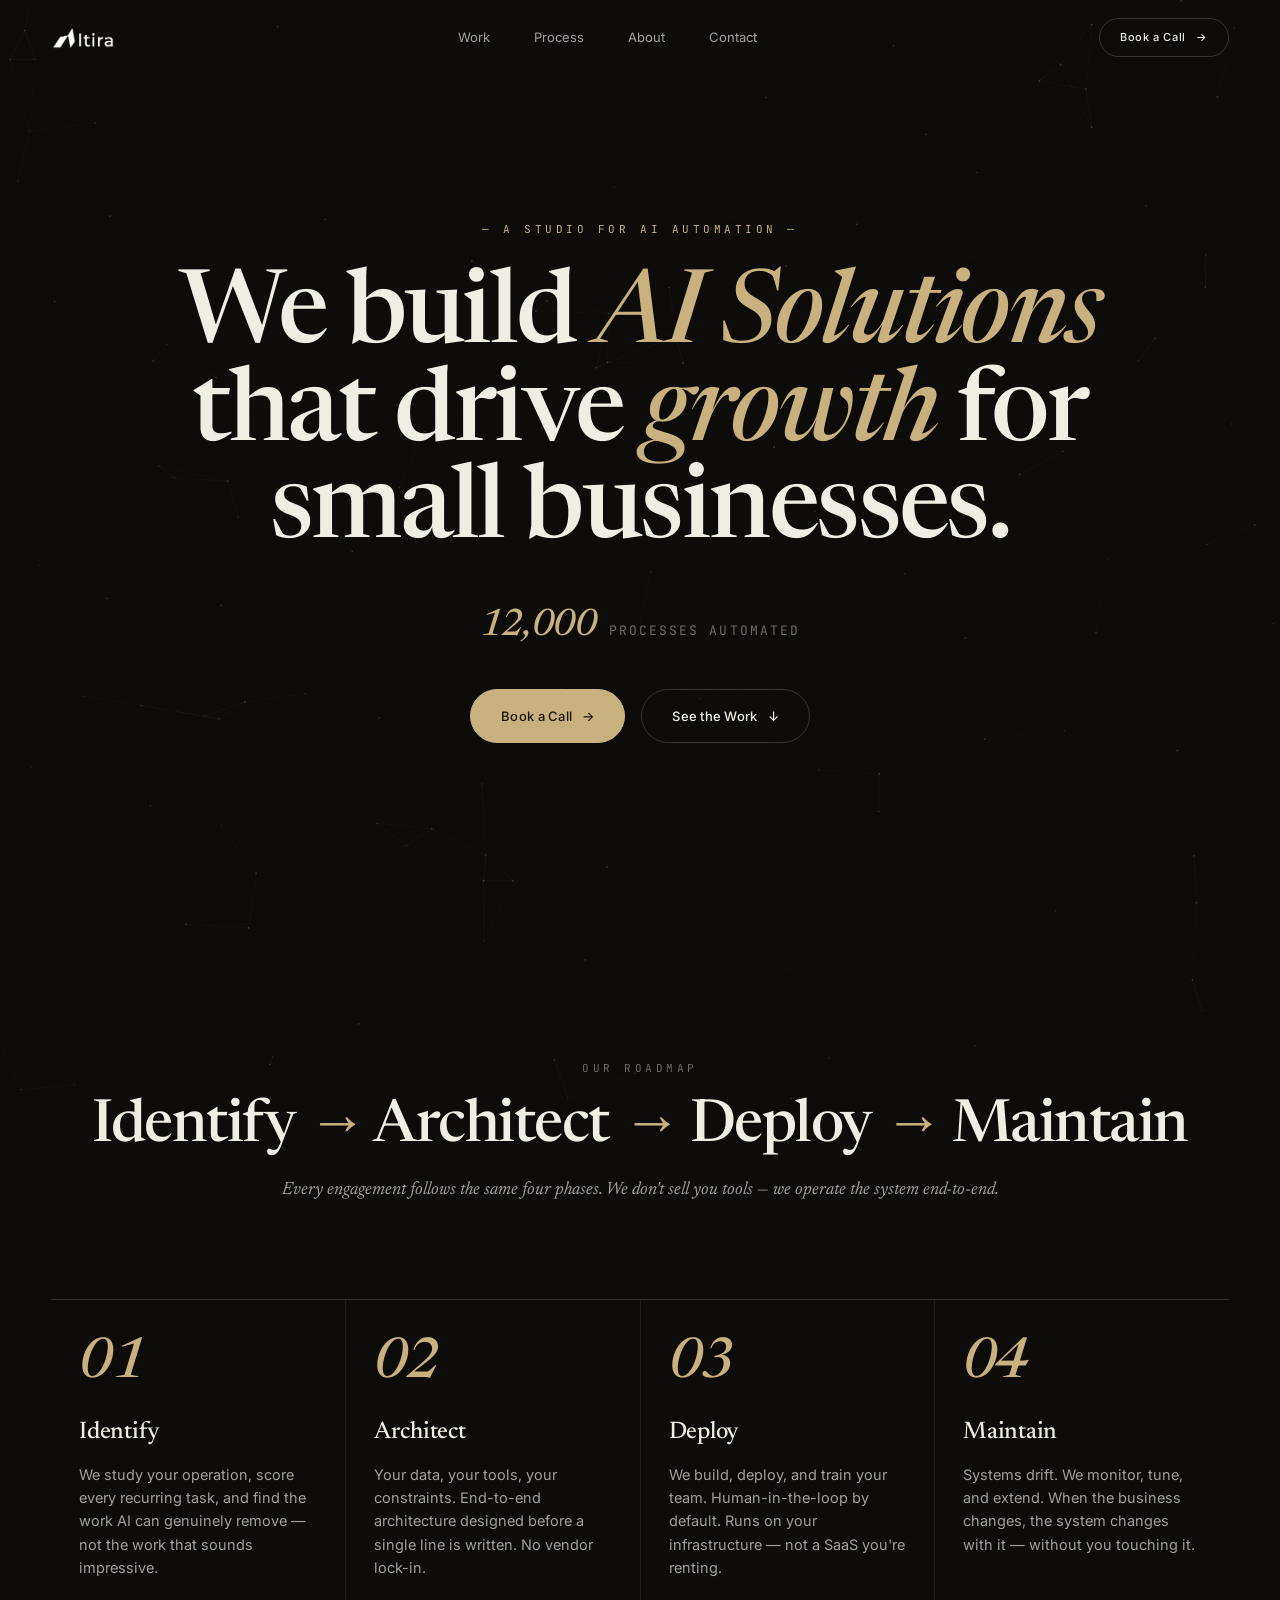
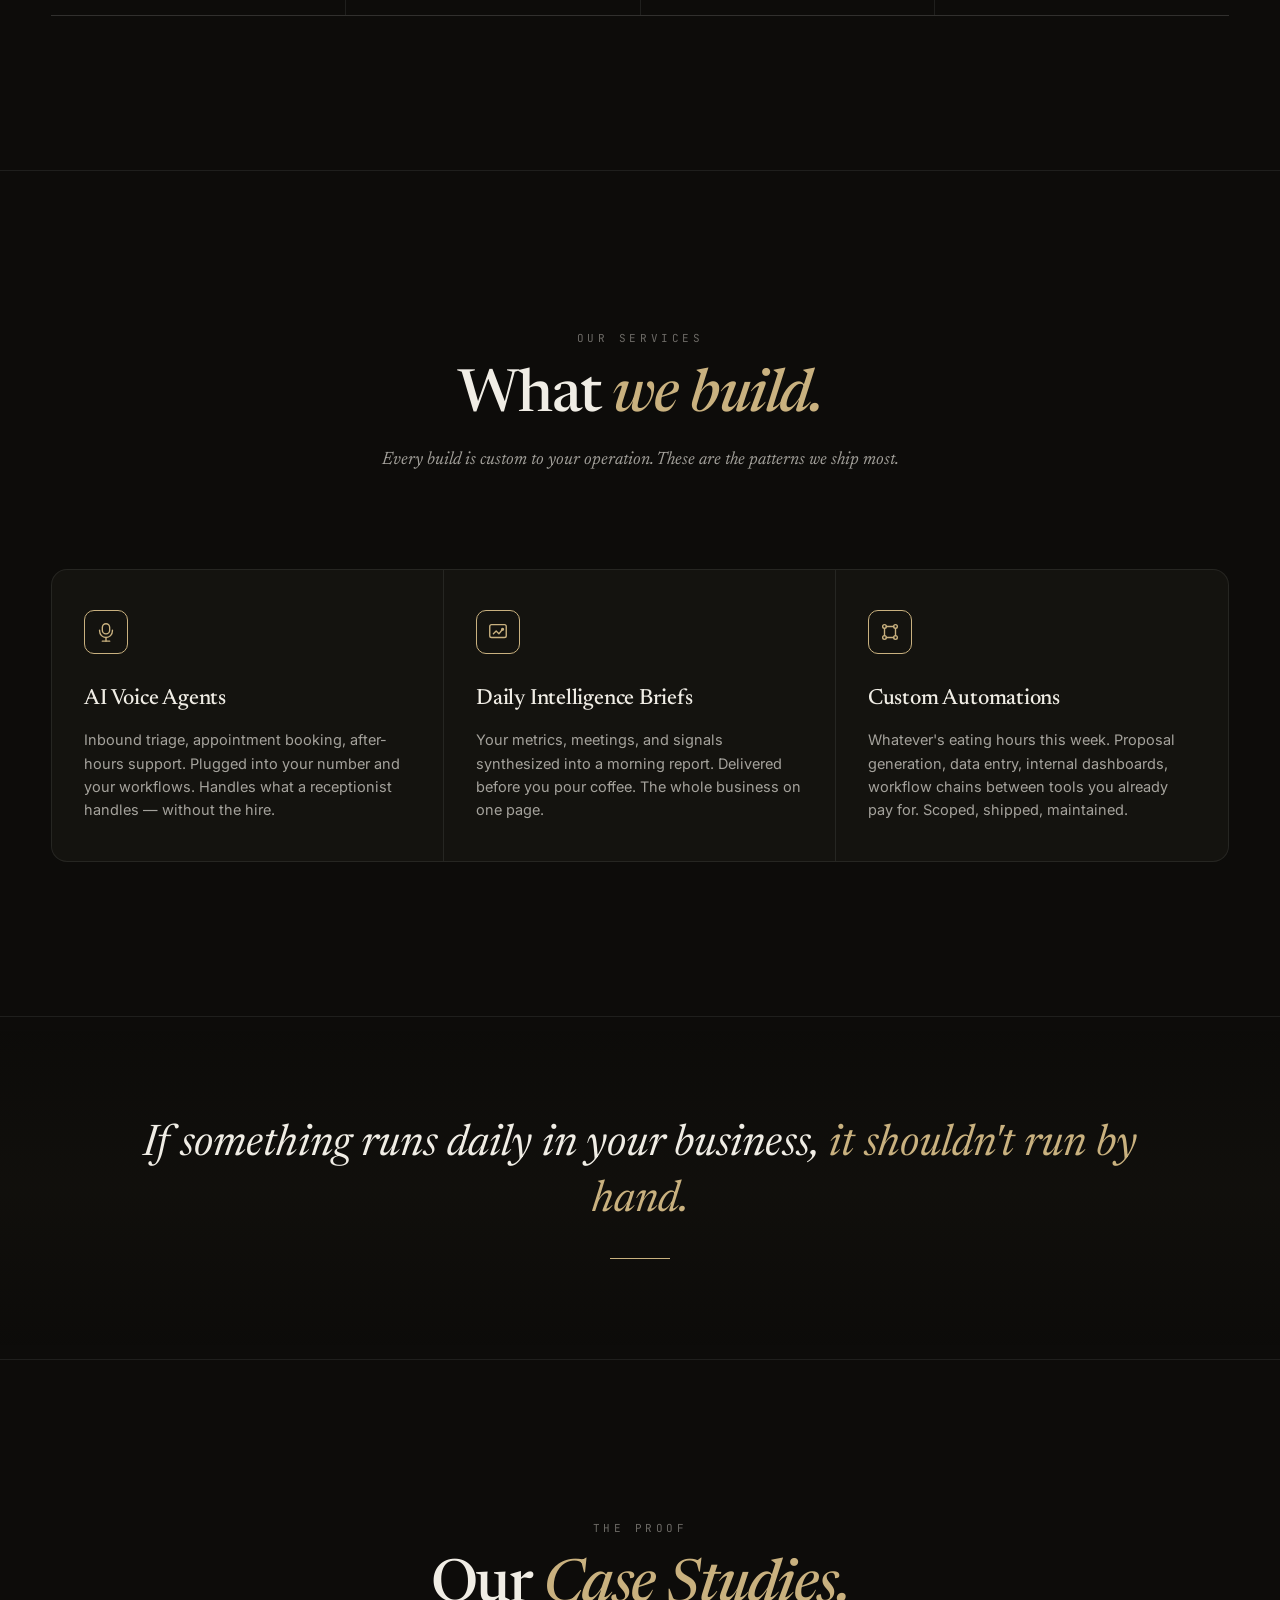
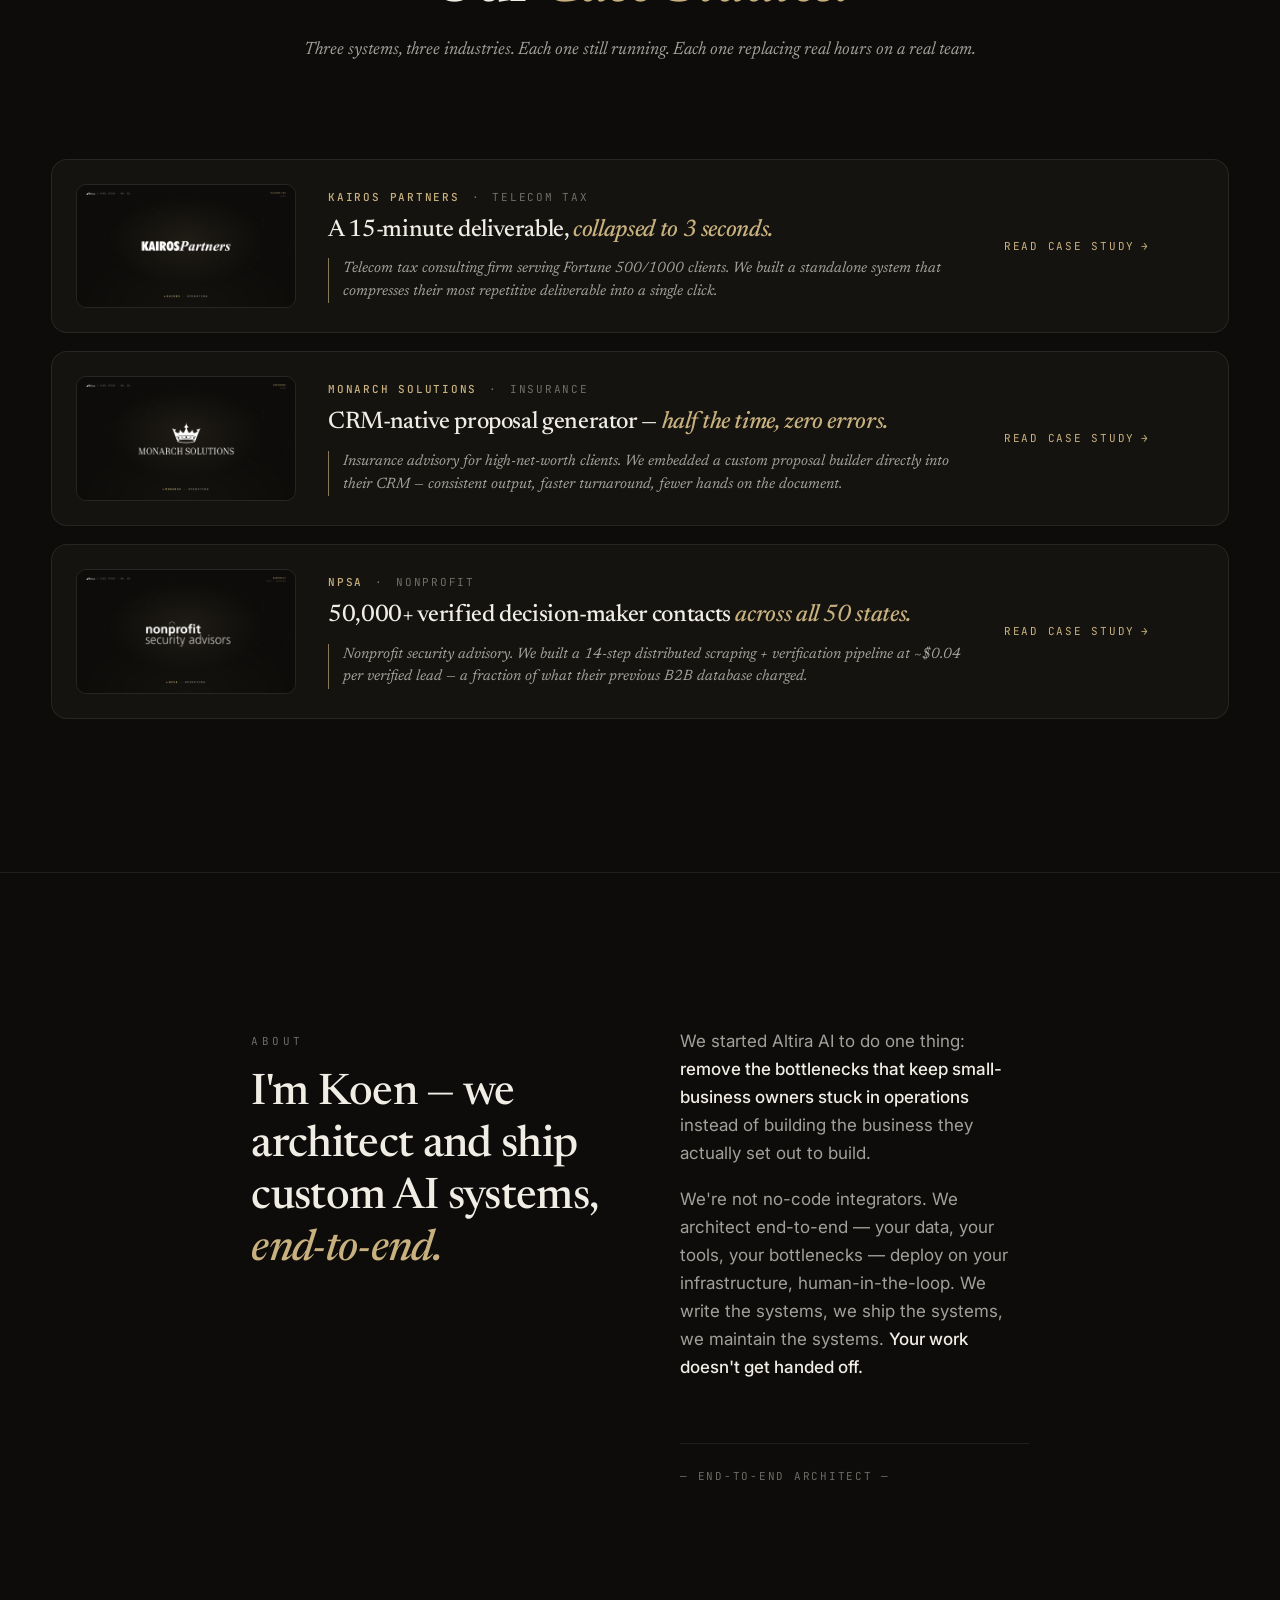
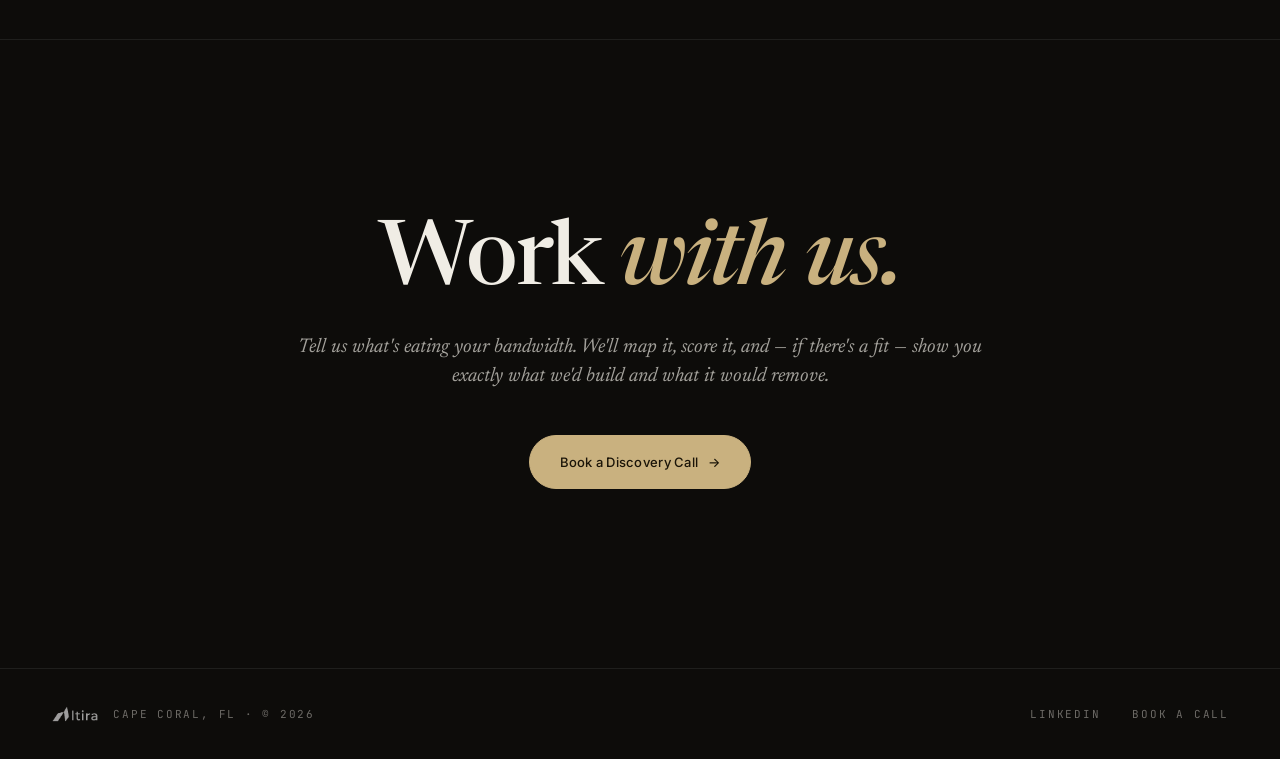
==== commit 2e0ef6b2: "redesign: full brand system — champagne, dark, Newsreader/Inter, autonomous constellation - Type sys" ====
--- a/index.html
+++ b/index.html
@@ -8,7 +8,7 @@
 
 <link rel="preconnect" href="https://fonts.googleapis.com">
 <link rel="preconnect" href="https://fonts.gstatic.com" crossorigin>
-<link href="https://fonts.googleapis.com/css2?family=Space+Grotesk:wght@400;500;600;700&family=JetBrains+Mono:wght@400;500&display=swap" rel="stylesheet">
+<link href="https://fonts.googleapis.com/css2?family=Inter:wght@400;500;600&family=Newsreader:opsz,ital,wght@6..72,0,400;6..72,0,500;6..72,0,600;6..72,1,400;6..72,1,500&family=JetBrains+Mono:wght@400;500&display=swap" rel="stylesheet">
 
 <link rel="stylesheet" href="styles/tokens.css">
 <link rel="stylesheet" href="styles/base.css">
@@ -16,10 +16,11 @@
 </head>
 <body>
 
+<canvas id="constellation" aria-hidden="true"></canvas>
 
 <!-- ===== NAV ===== -->
 <header class="nav">
-  <div class="container nav__inner">
+  <div class="nav__inner">
     <a href="#" class="nav__brand" aria-label="Altira AI — home">
       <img src="assets/logo-lockup.png" alt="Altira AI" class="nav__logo">
     </a>
@@ -35,241 +36,239 @@
   </div>
 </header>
 
-<!-- Noise grain — fixed, site-wide, gives everything a subtle tactile grain -->
-<svg class="grain" aria-hidden="true" xmlns="http://www.w3.org/2000/svg">
-  <filter id="grain-filter">
-    <feTurbulence type="fractalNoise" baseFrequency="0.9" numOctaves="2" stitchTiles="stitch"/>
-    <feColorMatrix type="saturate" values="0"/>
-  </filter>
-  <rect width="100%" height="100%" filter="url(#grain-filter)"/>
-</svg>
-
 <main>
 
-<!-- ===== HERO ===== -->
-<section class="hero">
-  <div class="hero__beam" aria-hidden="true"></div>
-
-  <div class="container hero__content">
-    <h1 class="hero__title">
-      <span class="hero__title-word" style="--i:0">We</span>
-      <span class="hero__title-word" style="--i:1">Build</span>
-      <span class="hero__title-word hero__title-word--accent" style="--i:2">AI</span>
-      <span class="hero__title-word hero__title-word--accent" style="--i:3">Solutions</span>
-      <span class="hero__title-word" style="--i:4">that</span>
-      <br class="hero__title-break">
-      <span class="hero__title-word" style="--i:5">Drive</span>
-      <span class="hero__title-word hero__title-word--accent" style="--i:6">Growth</span>
-      <span class="hero__title-word" style="--i:7">for</span>
-      <span class="hero__title-word" style="--i:8">Small</span>
-      <span class="hero__title-word" style="--i:9">Businesses</span>
-    </h1>
-
-    <div class="hero__counter" aria-label="Processes automated">
-      <span class="hero__counter__stat">
-        <span class="hero__counter__num" data-counter="12000">0</span><span class="hero__counter__plus" aria-hidden="true">+</span>
-      </span>
-      <span class="hero__counter__label">Processes automated</span>
-    </div>
-
-    <div class="hero__ctas">
-      <a class="btn btn--primary" href="https://calendly.com/koenullrich/discovery-call" target="_blank" rel="noopener">
-        Book a Call <span class="btn__arrow">→</span>
-      </a>
-      <a class="btn btn--ghost" href="#work">
-        See the Work <span class="btn__arrow">↓</span>
-      </a>
-    </div>
-  </div>
-</section>
-
-<!-- ===== PROCESS ===== -->
-<section class="section" id="process">
-  <div class="container">
-    <div class="section__header section__header--center" data-reveal>
-      <span class="eyebrow">Our Roadmap</span>
-      <h2 class="section__title">Identify → Architect → Deploy → Maintain</h2>
-      <p class="section__subtitle">Every engagement follows the same four phases. We don't sell you tools — we operate the system end-to-end.</p>
-    </div>
-    <div class="process__grid">
-
-      <div class="process__step" data-reveal>
-        <div class="process__num">01</div>
-        <h3 class="process__title">Identify</h3>
-        <p class="process__copy">We study your operation, score every recurring task, and find the work AI can genuinely remove — not the work that sounds impressive.</p>
-      </div>
-
-      <div class="process__step" data-reveal style="--reveal-delay:80ms">
-        <div class="process__num">02</div>
-        <h3 class="process__title">Architect</h3>
-        <p class="process__copy">Your data, your tools, your constraints. End-to-end architecture designed before a single line is written. No vendor lock-in.</p>
-      </div>
-
-      <div class="process__step" data-reveal style="--reveal-delay:160ms">
-        <div class="process__num">03</div>
-        <h3 class="process__title">Deploy</h3>
-        <p class="process__copy">We build, deploy, and train your team. Human-in-the-loop by default. Runs on your infrastructure — not a SaaS you're renting.</p>
-      </div>
-
-      <div class="process__step" data-reveal style="--reveal-delay:240ms">
-        <div class="process__num">04</div>
-        <h3 class="process__title">Maintain</h3>
-        <p class="process__copy">Systems drift. We monitor, tune, and extend. When the business changes, the system changes with it — without you touching it.</p>
-      </div>
-
-    </div>
-  </div>
-</section>
-
-<!-- ===== SERVICES ===== -->
-<section class="section" id="services">
-  <div class="container">
-    <div class="section__header section__header--center" data-reveal>
-      <span class="eyebrow">Our Services</span>
-      <h2 class="section__title">What we build.</h2>
-      <p class="section__subtitle">Every build is custom to your operation. These are the patterns we ship most.</p>
-    </div>
-    <div class="services__grid">
-
-      <article class="service" data-reveal>
-        <div class="service__icon" aria-hidden="true">
-          <svg viewBox="0 0 24 24" fill="none" stroke="currentColor" stroke-width="1.5" stroke-linecap="round" stroke-linejoin="round">
-            <path d="M12 3a4 4 0 0 0-4 4v3a4 4 0 0 0 8 0V7a4 4 0 0 0-4-4z"/>
-            <path d="M19 10v1a7 7 0 0 1-14 0v-1"/>
-            <line x1="12" y1="18" x2="12" y2="22"/>
-            <line x1="8" y1="22" x2="16" y2="22"/>
-          </svg>
-        </div>
-        <h3 class="service__title">AI Voice Agents</h3>
-        <p class="service__desc">Inbound triage, appointment booking, after-hours support. Plugged into your number and your workflows. Handles what a receptionist handles — without the hire.</p>
-      </article>
-
-      <article class="service" data-reveal style="--reveal-delay:80ms">
-        <div class="service__icon" aria-hidden="true">
-          <svg viewBox="0 0 24 24" fill="none" stroke="currentColor" stroke-width="1.5" stroke-linecap="round" stroke-linejoin="round">
-            <rect x="3" y="4" width="18" height="14" rx="2"/>
-            <path d="M7 14l3-3 3 3 4-5"/>
-            <circle cx="17" cy="9" r="1" fill="currentColor"/>
-          </svg>
-        </div>
-        <h3 class="service__title">Daily Intelligence Briefs</h3>
-        <p class="service__desc">Your metrics, meetings, and signals synthesized into a morning report. Delivered before you pour coffee. The whole business on one page.</p>
-      </article>
-
-      <article class="service" data-reveal style="--reveal-delay:160ms">
-        <div class="service__icon" aria-hidden="true">
-          <svg viewBox="0 0 24 24" fill="none" stroke="currentColor" stroke-width="1.5" stroke-linecap="round" stroke-linejoin="round">
-            <circle cx="6" cy="6" r="2"/>
-            <circle cx="18" cy="6" r="2"/>
-            <circle cx="6" cy="18" r="2"/>
-            <circle cx="18" cy="18" r="2"/>
-            <path d="M8 6h8M8 18h8M6 8v8M18 8v8"/>
-          </svg>
-        </div>
-        <h3 class="service__title">Custom Automations</h3>
-        <p class="service__desc">Whatever's eating hours this week. Proposal generation, data entry, internal dashboards, workflow chains between tools you already pay for. Scoped, shipped, maintained.</p>
-      </article>
-
-    </div>
-  </div>
-</section>
-
-<!-- ===== CASE STUDIES ===== -->
-<section class="section" id="work">
-  <div class="container">
-    <div class="section__header section__header--center" data-reveal>
-      <span class="eyebrow">The Proof</span>
-      <h2 class="section__title">Our Case Studies</h2>
-      <p class="section__subtitle">Three systems, three industries. Each one still running. Each one replacing real hours on a real team.</p>
-    </div>
-    <div class="cases__grid">
-
-      <a class="case" href="case-studies/kairos.html" data-reveal>
-        <div class="case__cover">
-          <img src="assets/case-covers/kairos-cover.png" alt="Kairos Partners case study cover" loading="lazy">
-        </div>
-        <div class="case__body">
-          <div class="case__meta">
-            <span>Kairos Partners</span>
-            <span>Telecom Tax</span>
-          </div>
-          <h3 class="case__title">A 15-minute deliverable, collapsed to 3 seconds.</h3>
-          <p class="case__result">Telecom tax consulting firm serving Fortune 500/1000 clients. We built a standalone system that collapses their most repetitive deliverable into a single click.</p>
+  <!-- ===== HERO ===== -->
+  <section class="hero">
+    <div class="hero__content">
+      <span class="hero__cap">— A studio for AI automation —</span>
+      <h1 class="hero__title">
+        <span class="hero__title-word" style="--i:0">We</span>
+        <span class="hero__title-word" style="--i:1">build</span>
+        <span class="hero__title-word hero__title-word--accent" style="--i:2">AI&nbsp;Solutions</span>
+        <span class="hero__title-word" style="--i:3">that</span>
+        <span class="hero__title-word" style="--i:4">drive</span>
+        <span class="hero__title-word hero__title-word--accent" style="--i:5">growth</span>
+        <span class="hero__title-word" style="--i:6">for</span>
+        <span class="hero__title-word" style="--i:7">small</span>
+        <span class="hero__title-word" style="--i:8">businesses.</span>
+      </h1>
+
+      <div class="hero__counter" aria-label="Processes automated">
+        <span class="hero__counter__stat">
+          <span class="hero__counter__num" data-counter="12000">0</span><span class="hero__counter__plus" aria-hidden="true">+</span>
+        </span>
+        <span class="hero__counter__label">Processes automated</span>
+      </div>
+
+      <div class="hero__ctas">
+        <a class="btn btn--primary" href="https://calendly.com/koenullrich/discovery-call" target="_blank" rel="noopener">
+          Book a Call <span class="btn__arrow">→</span>
+        </a>
+        <a class="btn btn--ghost" href="#work">
+          See the Work <span class="btn__arrow">↓</span>
+        </a>
+      </div>
+    </div>
+  </section>
+
+  <!-- ===== PROCESS ===== -->
+  <section class="section" id="process">
+    <div class="container">
+      <div class="section__header section__header--center" data-reveal>
+        <span class="eyebrow">Our Roadmap</span>
+        <h2 class="section__title">Identify <em>→</em> Architect <em>→</em> Deploy <em>→</em> Maintain</h2>
+        <p class="section__subtitle">Every engagement follows the same four phases. We don't sell you tools — we operate the system end-to-end.</p>
+      </div>
+      <div class="process__grid">
+        <div class="process__step" data-reveal>
+          <div class="process__num">01</div>
+          <h3 class="process__title">Identify</h3>
+          <p class="process__copy">We study your operation, score every recurring task, and find the work AI can genuinely remove — not the work that sounds impressive.</p>
+        </div>
+        <div class="process__step" data-reveal style="--reveal-delay:80ms">
+          <div class="process__num">02</div>
+          <h3 class="process__title">Architect</h3>
+          <p class="process__copy">Your data, your tools, your constraints. End-to-end architecture designed before a single line is written. No vendor lock-in.</p>
+        </div>
+        <div class="process__step" data-reveal style="--reveal-delay:160ms">
+          <div class="process__num">03</div>
+          <h3 class="process__title">Deploy</h3>
+          <p class="process__copy">We build, deploy, and train your team. Human-in-the-loop by default. Runs on your infrastructure — not a SaaS you're renting.</p>
+        </div>
+        <div class="process__step" data-reveal style="--reveal-delay:240ms">
+          <div class="process__num">04</div>
+          <h3 class="process__title">Maintain</h3>
+          <p class="process__copy">Systems drift. We monitor, tune, and extend. When the business changes, the system changes with it — without you touching it.</p>
+        </div>
+      </div>
+    </div>
+  </section>
+
+  <!-- ===== SERVICES ===== -->
+  <section class="section" id="services">
+    <div class="container">
+      <div class="section__header section__header--center" data-reveal>
+        <span class="eyebrow">Our Services</span>
+        <h2 class="section__title">What <em>we build.</em></h2>
+        <p class="section__subtitle">Every build is custom to your operation. These are the patterns we ship most.</p>
+      </div>
+      <div class="services__grid">
+        <article class="service" data-reveal>
+          <div class="service__icon" aria-hidden="true">
+            <svg viewBox="0 0 24 24" fill="none" stroke="currentColor" stroke-width="1.5" stroke-linecap="round" stroke-linejoin="round">
+              <path d="M12 3a4 4 0 0 0-4 4v3a4 4 0 0 0 8 0V7a4 4 0 0 0-4-4z"/>
+              <path d="M19 10v1a7 7 0 0 1-14 0v-1"/>
+              <line x1="12" y1="18" x2="12" y2="22"/>
+              <line x1="8" y1="22" x2="16" y2="22"/>
+            </svg>
+          </div>
+          <h3 class="service__title">AI Voice Agents</h3>
+          <p class="service__desc">Inbound triage, appointment booking, after-hours support. Plugged into your number and your workflows. Handles what a receptionist handles — without the hire.</p>
+        </article>
+        <article class="service" data-reveal style="--reveal-delay:80ms">
+          <div class="service__icon" aria-hidden="true">
+            <svg viewBox="0 0 24 24" fill="none" stroke="currentColor" stroke-width="1.5" stroke-linecap="round" stroke-linejoin="round">
+              <rect x="3" y="4" width="18" height="14" rx="2"/>
+              <path d="M7 14l3-3 3 3 4-5"/>
+              <circle cx="17" cy="9" r="1" fill="currentColor"/>
+            </svg>
+          </div>
+          <h3 class="service__title">Daily Intelligence Briefs</h3>
+          <p class="service__desc">Your metrics, meetings, and signals synthesized into a morning report. Delivered before you pour coffee. The whole business on one page.</p>
+        </article>
+        <article class="service" data-reveal style="--reveal-delay:160ms">
+          <div class="service__icon" aria-hidden="true">
+            <svg viewBox="0 0 24 24" fill="none" stroke="currentColor" stroke-width="1.5" stroke-linecap="round" stroke-linejoin="round">
+              <circle cx="6" cy="6" r="2"/>
+              <circle cx="18" cy="6" r="2"/>
+              <circle cx="6" cy="18" r="2"/>
+              <circle cx="18" cy="18" r="2"/>
+              <path d="M8 6h8M8 18h8M6 8v8M18 8v8"/>
+            </svg>
+          </div>
+          <h3 class="service__title">Custom Automations</h3>
+          <p class="service__desc">Whatever's eating hours this week. Proposal generation, data entry, internal dashboards, workflow chains between tools you already pay for. Scoped, shipped, maintained.</p>
+        </article>
+      </div>
+    </div>
+  </section>
+
+  <!-- ===== PULL QUOTE BAND ===== -->
+  <section class="pull-band" data-reveal>
+    <div class="container">
+      <p>If something runs daily in your business, <em>it shouldn't run by hand.</em></p>
+      <div class="pull-band__rule"></div>
+    </div>
+  </section>
+
+  <!-- ===== CASE STUDIES ===== -->
+  <section class="section" id="work">
+    <div class="container">
+      <div class="section__header section__header--center" data-reveal>
+        <span class="eyebrow">The Proof</span>
+        <h2 class="section__title">Our <em>Case Studies.</em></h2>
+        <p class="section__subtitle">Three systems, three industries. Each one still running. Each one replacing real hours on a real team.</p>
+      </div>
+      <div class="cases__grid">
+
+        <a class="case" href="case-studies/kairos.html" data-reveal>
+          <div class="case__cover">
+            <img src="assets/case-covers/kairos-cover.png" alt="Kairos Partners case study cover" loading="lazy">
+          </div>
+          <div class="case__body">
+            <div class="case__meta">
+              <span>Kairos Partners</span>
+              <span>·</span>
+              <span>Telecom Tax</span>
+            </div>
+            <h3 class="case__title">A 15-minute deliverable, <em>collapsed to 3 seconds.</em></h3>
+            <p class="case__result">Telecom tax consulting firm serving Fortune 500/1000 clients. We built a standalone system that compresses their most repetitive deliverable into a single click.</p>
+          </div>
           <span class="case__cta">Read case study <span class="btn__arrow">→</span></span>
-        </div>
-      </a>
-
-      <a class="case" href="case-studies/monarch.html" data-reveal style="--reveal-delay:120ms">
-        <div class="case__cover">
-          <img src="assets/case-covers/monarch-cover.png" alt="Monarch Solutions case study cover" loading="lazy">
-        </div>
-        <div class="case__body">
-          <div class="case__meta">
-            <span>Monarch Solutions</span>
-            <span>Insurance</span>
-          </div>
-          <h3 class="case__title">CRM-native proposal generator — half the time, zero errors.</h3>
-          <p class="case__result">Insurance advisory for high-net-worth clients. We embedded a custom proposal builder directly into their CRM — consistent output, faster turnaround, fewer hands on the document.</p>
+        </a>
+
+        <a class="case" href="case-studies/monarch.html" data-reveal style="--reveal-delay:120ms">
+          <div class="case__cover">
+            <img src="assets/case-covers/monarch-cover.png" alt="Monarch Solutions case study cover" loading="lazy">
+          </div>
+          <div class="case__body">
+            <div class="case__meta">
+              <span>Monarch Solutions</span>
+              <span>·</span>
+              <span>Insurance</span>
+            </div>
+            <h3 class="case__title">CRM-native proposal generator — <em>half the time, zero errors.</em></h3>
+            <p class="case__result">Insurance advisory for high-net-worth clients. We embedded a custom proposal builder directly into their CRM — consistent output, faster turnaround, fewer hands on the document.</p>
+          </div>
           <span class="case__cta">Read case study <span class="btn__arrow">→</span></span>
-        </div>
-      </a>
-
-      <a class="case" href="case-studies/npsa.html" data-reveal style="--reveal-delay:240ms">
-        <div class="case__cover">
-          <img src="assets/case-covers/npsa-cover.png" alt="NPSA case study cover" loading="lazy">
-        </div>
-        <div class="case__body">
-          <div class="case__meta">
-            <span>NPSA</span>
-            <span>Nonprofit</span>
-          </div>
-          <h3 class="case__title">50,000+ verified decision-maker contacts across all 50 states.</h3>
-          <p class="case__result">Nonprofit security advisory. We built a 14-step distributed scraping + verification pipeline at ~$0.04 per verified lead — a fraction of what their previous B2B database charged.</p>
+        </a>
+
+        <a class="case" href="case-studies/npsa.html" data-reveal style="--reveal-delay:240ms">
+          <div class="case__cover">
+            <img src="assets/case-covers/npsa-cover.png" alt="NPSA case study cover" loading="lazy">
+          </div>
+          <div class="case__body">
+            <div class="case__meta">
+              <span>NPSA</span>
+              <span>·</span>
+              <span>Nonprofit</span>
+            </div>
+            <h3 class="case__title">50,000+ verified decision-maker contacts <em>across all 50 states.</em></h3>
+            <p class="case__result">Nonprofit security advisory. We built a 14-step distributed scraping + verification pipeline at ~$0.04 per verified lead — a fraction of what their previous B2B database charged.</p>
+          </div>
           <span class="case__cta">Read case study <span class="btn__arrow">→</span></span>
-        </div>
-      </a>
-
-    </div>
-  </div>
-</section>
-
-<!-- ===== ABOUT ===== -->
-<section class="section" id="about">
-  <div class="container container--narrow">
-    <div class="about" data-reveal>
-      <span class="eyebrow">About</span>
-      <h3 class="about__headline">I'm Koen — we architect and ship custom AI systems, end-to-end.</h3>
-      <p>We started Altira AI to do one thing: remove the bottlenecks that keep small-business owners stuck in operations instead of building the business they actually set out to build.</p>
-      <p>We're not no-code integrators. We architect end-to-end — your data, your tools, your bottlenecks — deploy on your infrastructure, human-in-the-loop. We write the systems, we ship the systems, we maintain the systems. Your work doesn't get handed off.</p>
-      <div class="about__stats">
-        <span class="about__stats__item">End-to-End Architect</span>
-      </div>
-    </div>
-  </div>
-</section>
-
-<!-- ===== FINAL CTA ===== -->
-<section class="section final" id="contact">
-  <div class="container container--narrow">
-    <h2 class="final__title" data-reveal>Work with us.</h2>
-    <p class="final__subtitle" data-reveal style="--reveal-delay:100ms">Tell us what's eating your bandwidth. We'll map it, score it, and — if there's a fit — show you exactly what we'd build and what it would remove.</p>
-    <div data-reveal style="--reveal-delay:200ms">
-      <a class="btn btn--primary" href="https://calendly.com/koenullrich/discovery-call" target="_blank" rel="noopener">
-        Book a Discovery Call <span class="btn__arrow">→</span>
-      </a>
-    </div>
-  </div>
-</section>
+        </a>
+
+      </div>
+    </div>
+  </section>
+
+  <!-- ===== ABOUT ===== -->
+  <section class="section" id="about">
+    <div class="container container--narrow">
+      <div class="about" data-reveal>
+        <div>
+          <span class="eyebrow">About</span>
+          <h3 class="about__headline" style="margin-top:var(--space-4)">I'm Koen — we architect and ship custom AI systems, <em>end-to-end.</em></h3>
+        </div>
+        <div class="about__main">
+          <p>We started Altira AI to do one thing: <strong>remove the bottlenecks that keep small-business owners stuck in operations</strong> instead of building the business they actually set out to build.</p>
+          <p>We're not no-code integrators. We architect end-to-end — your data, your tools, your bottlenecks — deploy on your infrastructure, human-in-the-loop. We write the systems, we ship the systems, we maintain the systems. <strong>Your work doesn't get handed off.</strong></p>
+          <div class="about__stats">
+            <span class="about__stats__item">— End-to-End Architect —</span>
+          </div>
+        </div>
+      </div>
+    </div>
+  </section>
+
+  <!-- ===== FINAL CTA ===== -->
+  <section class="section final" id="contact">
+    <div class="container container--narrow">
+      <h2 class="final__title" data-reveal>Work <em>with us.</em></h2>
+      <p class="final__subtitle" data-reveal style="--reveal-delay:100ms">Tell us what's eating your bandwidth. We'll map it, score it, and — if there's a fit — show you exactly what we'd build and what it would remove.</p>
+      <div data-reveal style="--reveal-delay:200ms">
+        <a class="btn btn--primary" href="https://calendly.com/koenullrich/discovery-call" target="_blank" rel="noopener">
+          Book a Discovery Call <span class="btn__arrow">→</span>
+        </a>
+      </div>
+    </div>
+  </section>
 
 </main>
 
 <!-- ===== FOOTER ===== -->
 <footer class="footer">
-  <div class="container footer__inner">
+  <div class="footer__inner">
     <div class="footer__brand">
       <img src="assets/logo-lockup.png" alt="Altira AI" class="footer__logo">
       <span class="footer__meta">Cape Coral, FL · © 2026</span>
     </div>
+    <div class="footer__links">
+      <a href="https://www.linkedin.com/in/koenullrich/" target="_blank" rel="noopener">LinkedIn</a>
+      <a href="https://calendly.com/koenullrich/discovery-call" target="_blank" rel="noopener">Book a Call</a>
+    </div>
   </div>
 </footer>
 
--- a/styles/tokens.css
+++ b/styles/tokens.css
@@ -1,64 +1,56 @@
 /* ============================================================
    ALTIRA AI — DESIGN TOKENS
-   Single source of truth. Changing a token = global update.
+   Single source of truth. Champagne / dark / Newsreader+Inter.
    ============================================================ */
 
 :root {
-  /* ---------- COLOR ----------
-     Black is the ground. Blue is an accent only — used on specific words,
-     icons, primary CTA, hover glows, and the single hero atmospheric glow. */
-  --color-bg-deep:  #000000;
-  --color-bg-base:  #000000;
-  --color-bg-mid:   #070707;
-  --color-bg-card:  rgba(255, 255, 255, 0.015);
+  /* COLOR — black ground, champagne accent */
+  --color-bg-deep:   #0D0C0A;
+  --color-bg-base:   #0D0C0A;
+  --color-bg-mid:    #14130F;
+  --color-bg-card:   rgba(255, 255, 255, 0.018);
 
-  --color-text-primary:   #FFFFFF;
-  --color-text-secondary: rgba(255, 255, 255, 0.72);
-  --color-text-muted:     rgba(255, 255, 255, 0.48);
-  --color-text-dim:       rgba(255, 255, 255, 0.28);
+  --color-text-primary:   #F0EDE5;
+  --color-text-secondary: rgba(240, 237, 229, 0.66);
+  --color-text-muted:     rgba(240, 237, 229, 0.42);
+  --color-text-dim:       rgba(240, 237, 229, 0.20);
 
-  --color-accent:              #78B4F0;
-  --color-accent-dim:          rgba(120, 180, 240, 0.65);
-  --color-accent-glow-strong:  rgba(120, 180, 240, 0.35);
-  --color-accent-glow:         rgba(120, 180, 240, 0.18);
-  --color-accent-glow-soft:    rgba(120, 180, 240, 0.08);
+  --color-accent:              #C9B17F;
+  --color-accent-dim:          rgba(201, 177, 127, 0.65);
+  --color-accent-glow-strong:  rgba(201, 177, 127, 0.32);
+  --color-accent-glow:         rgba(201, 177, 127, 0.16);
+  --color-accent-glow-soft:    rgba(201, 177, 127, 0.06);
 
   --color-border:        rgba(255, 255, 255, 0.08);
   --color-border-strong: rgba(255, 255, 255, 0.16);
   --color-divider:       rgba(255, 255, 255, 0.05);
 
-  /* ---------- GRADIENT ---------- */
-  --gradient-base: #000000;
-  --gradient-atmos: radial-gradient(ellipse 900px 500px at 50% 35%, rgba(120, 180, 240, 0.10), transparent 65%);
-  --gradient-hero-overlay:
-    radial-gradient(ellipse 1100px 560px at var(--mx, 50%) var(--my, 30%), rgba(120, 180, 240, 0.22), transparent 58%),
-    radial-gradient(ellipse 700px 360px at var(--mx, 50%) var(--my, 30%), rgba(120, 180, 240, 0.10), transparent 70%);
+  /* TYPOGRAPHY */
+  --font-serif: 'Newsreader', Georgia, 'Times New Roman', serif;
+  --font-sans:  'Inter', system-ui, -apple-system, 'Segoe UI', sans-serif;
+  --font-mono:  'JetBrains Mono', ui-monospace, 'SF Mono', Menlo, monospace;
 
-  /* ---------- TYPOGRAPHY ---------- */
-  --font-sans: 'Space Grotesk', ui-sans-serif, system-ui, -apple-system, sans-serif;
-  --font-mono: 'JetBrains Mono', ui-monospace, 'SF Mono', Menlo, monospace;
+  --fs-micro:   0.6875rem;  /* 11px — mono meta */
+  --fs-small:   0.8125rem;  /* 13px — mono labels */
+  --fs-body:    1rem;       /* 16px — body */
+  --fs-body-lg: 1.125rem;   /* 18px */
+  --fs-h4:      1.5rem;     /* 24px */
+  --fs-h3:      2.125rem;   /* 34px */
+  --fs-h2:      clamp(2.25rem, 4vw + 0.5rem, 4rem);
+  --fs-h1:      clamp(3rem, 7vw + 0.75rem, 7.25rem);
+  --fs-number:  clamp(2.5rem, 5vw, 4rem);
+  --fs-stat:    clamp(2rem, 4vw, 3.5rem);
 
-  --fs-micro:   0.6875rem;  /* 11px  — mono meta */
-  --fs-small:   0.8125rem;  /* 13px  — mono labels */
-  --fs-body:    1rem;       /* 16px  — body */
-  --fs-body-lg: 1.125rem;   /* 18px  — subhead */
-  --fs-h4:      1.5rem;     /* 24px  — tile title */
-  --fs-h3:      2.125rem;   /* 34px  — section subhead */
-  --fs-h2:      clamp(2.5rem, 4vw + 0.5rem, 3.75rem);   /* 40 → 60px — section title */
-  --fs-h1:      clamp(3rem, 6vw + 0.75rem, 5.5rem);     /* 48 → 88px — hero title reads as a bold statement */
-  --fs-number:  clamp(3rem, 8vw, 6rem); /* giant process numbers */
-  --fs-stat:    clamp(2rem, 4vw, 3.5rem); /* proof bar numbers */
-
-  --lh-tight: 1.05;
-  --lh-snug:  1.2;
-  --lh-base:  1.5;
+  --lh-tight: 1.0;
+  --lh-snug:  1.15;
+  --lh-base:  1.55;
   --lh-prose: 1.65;
 
-  --tracking-wide: 0.12em;
-  --tracking-wider: 0.18em;
-  --tracking-tight: -0.02em;
+  --tracking-wide:  0.16em;
+  --tracking-wider: 0.32em;
+  --tracking-tight: -0.025em;
 
-  /* ---------- SPACING ---------- */
+  /* SPACING */
   --space-1: 0.25rem;
   --space-2: 0.5rem;
   --space-3: 0.75rem;
@@ -71,27 +63,26 @@
   --space-10: 8rem;
   --space-11: 10rem;
 
-  --section-py: clamp(4rem, 10vw, 8rem);
-  --container-px: clamp(1.25rem, 4vw, 3rem);
-  --container-max: 1320px;
-  --container-narrow: 980px;
+  --section-py: clamp(80px, 12vw, 160px);
+  --container-px: clamp(20px, 4vw, 56px);
+  --container-max: 1280px;
+  --container-narrow: 880px;
 
-  /* ---------- RADIUS / BORDER ----------
-     Softer system across the board — Apple-adjacent, not-quite-Apple. */
-  --radius-xs:   6px;    /* tags, small chips, inline pills */
-  --radius-sm:   10px;   /* small surfaces — badges, glance dividers */
-  --radius-md:   18px;   /* service / process / case cards, photos */
-  --radius-lg:   24px;   /* large cards — study cover, CTA block */
-  --radius-xl:   32px;   /* hero-scale cards if ever needed */
-  --radius-pill: 999px;  /* buttons, oval CTAs, nav island */
+  /* RADIUS */
+  --radius-xs:   6px;
+  --radius-sm:   10px;
+  --radius-md:   16px;
+  --radius-lg:   20px;
+  --radius-xl:   28px;
+  --radius-pill: 999px;
   --border-thin: 1px;
 
-  /* ---------- SHADOWS ---------- */
+  /* SHADOWS */
   --shadow-lift:        0 24px 70px -22px rgba(0, 0, 0, 0.65), 0 10px 28px -10px rgba(0, 0, 0, 0.45);
-  --shadow-glow:        0 0 40px rgba(120, 180, 240, 0.18);
-  --shadow-glow-strong: 0 0 60px rgba(120, 180, 240, 0.32);
+  --shadow-glow:        0 0 40px rgba(201, 177, 127, 0.16);
+  --shadow-glow-strong: 0 0 60px rgba(201, 177, 127, 0.30);
 
-  /* ---------- MOTION ---------- */
+  /* MOTION */
   --ease-out: cubic-bezier(0.22, 1, 0.36, 1);
   --ease-in-out: cubic-bezier(0.76, 0, 0.24, 1);
   --ease-spring: cubic-bezier(0.34, 1.56, 0.64, 1);
@@ -102,7 +93,9 @@
   --dur-slow: 600ms;
   --dur-crawl: 1200ms;
 
-  /* ---------- Z ---------- */
+  /* Z */
+  --z-bg: 0;
+  --z-content: 5;
   --z-nav: 50;
   --z-modal: 100;
 }
--- a/styles/base.css
+++ b/styles/base.css
@@ -1,135 +1,78 @@
 /* ============================================================
-   BASE — reset, typography defaults, utilities
+   ALTIRA AI — base.css
+   Reset + global typography + reveal base
    ============================================================ */
 
-*, *::before, *::after { box-sizing: border-box; }
-* { margin: 0; padding: 0; }
-
-html {
-  scroll-behavior: smooth;
-  -webkit-text-size-adjust: 100%;
-  -webkit-font-smoothing: antialiased;
-  -moz-osx-font-smoothing: grayscale;
-  color-scheme: dark;
-}
-
+*, *::before, *::after { box-sizing: border-box; margin: 0; padding: 0; }
+html { scroll-behavior: smooth; }
 body {
+  background: var(--color-bg-base);
+  color: var(--color-text-primary);
   font-family: var(--font-sans);
   font-size: var(--fs-body);
   line-height: var(--lh-base);
-  color: var(--color-text-primary);
-  background: #000000;
-  min-height: 100vh;
+  -webkit-font-smoothing: antialiased;
+  -moz-osx-font-smoothing: grayscale;
   overflow-x: hidden;
 }
+a { color: inherit; text-decoration: none; }
+img, svg, video { display: block; max-width: 100%; }
+button { font: inherit; cursor: pointer; background: none; border: 0; color: inherit; }
+input, textarea, select { font: inherit; color: inherit; }
 
-main, footer {
-  position: relative;
-  z-index: 2;
+/* Grain overlay — subtle film texture across the whole site */
+body::before {
+  content: '';
+  position: fixed; inset: 0;
+  background-image: url("data:image/svg+xml;utf8,<svg xmlns='http://www.w3.org/2000/svg'><filter id='n'><feTurbulence baseFrequency='0.9'/></filter><rect width='100%25' height='100%25' filter='url(%23n)' opacity='0.5'/></svg>");
+  opacity: 0.05;
+  pointer-events: none;
+  z-index: 9000;
+  mix-blend-mode: overlay;
 }
 
-img, svg, video { display: block; max-width: 100%; height: auto; }
-
-a { color: inherit; text-decoration: none; }
-
-button {
-  font: inherit;
-  color: inherit;
-  background: none;
-  border: none;
-  cursor: pointer;
+/* Reveal animations */
+[data-reveal] {
+  opacity: 0;
+  transform: translateY(28px);
+  transition: opacity 1s var(--ease-out), transform 1s var(--ease-out);
+  transition-delay: var(--reveal-delay, 0ms);
+}
+[data-reveal].is-visible {
+  opacity: 1;
+  transform: translateY(0);
 }
 
-h1, h2, h3, h4, h5, h6 {
-  font-weight: 600;
-  letter-spacing: var(--tracking-tight);
-  line-height: var(--lh-snug);
-}
-
-::selection {
-  background: var(--color-accent-glow-strong);
-  color: var(--color-text-primary);
-}
-
-/* Focus visibility — keyboard only */
-:focus-visible {
-  outline: 2px solid var(--color-accent);
-  outline-offset: 3px;
-  border-radius: var(--radius-sm);
-}
-
-/* ---------- LAYOUT HELPERS ---------- */
+/* Containers */
 .container {
   width: 100%;
   max-width: var(--container-max);
   margin-inline: auto;
   padding-inline: var(--container-px);
   position: relative;
-  z-index: 2;
+  z-index: var(--z-content);
 }
-
 .container--narrow { max-width: var(--container-narrow); }
 
+/* Sections */
 .section {
   padding-block: var(--section-py);
   position: relative;
 }
+.section + .section { border-top: 1px solid var(--color-border); }
 
-.section + .section { border-top: 1px solid var(--color-divider); }
-
-/* ---------- TYPOGRAPHY PRIMITIVES ---------- */
-.mono {
+/* Eyebrows */
+.eyebrow {
+  display: inline-block;
   font-family: var(--font-mono);
   font-size: var(--fs-micro);
   letter-spacing: var(--tracking-wider);
   text-transform: uppercase;
   color: var(--color-text-muted);
-  font-weight: 400;
-}
-
-.mono--accent { color: var(--color-accent-dim); }
-.mono--label { font-size: var(--fs-small); }
-
-.eyebrow {
-  font-family: var(--font-mono);
-  font-size: var(--fs-micro);
-  letter-spacing: var(--tracking-wider);
-  text-transform: uppercase;
-  color: var(--color-text-muted);
-  display: inline-flex;
-  align-items: center;
-  gap: var(--space-3);
-  margin-bottom: var(--space-5);
-}
-
-.eyebrow::before {
-  content: "";
-  width: 5px; height: 5px;
-  border-radius: 50%;
-  background: var(--color-accent);
-  box-shadow: 0 0 10px var(--color-accent-glow-strong);
-}
-
-/* ---------- MOTION — scroll reveal base state ---------- */
-[data-reveal] {
-  opacity: 0;
-  transform: translateY(32px);
-  transition:
-    opacity var(--dur-slow) var(--ease-out),
-    transform var(--dur-slow) var(--ease-out);
-  transition-delay: var(--reveal-delay, 0ms);
-}
-
-[data-reveal].is-visible {
-  opacity: 1;
-  transform: translateY(0);
 }
 
 @media (prefers-reduced-motion: reduce) {
-  *, *::before, *::after {
-    animation-duration: 0.01ms !important;
-    transition-duration: 0.01ms !important;
-  }
-  [data-reveal] { opacity: 1; transform: none; }
+  *, *::before, *::after { animation-duration: 0.01ms !important; transition-duration: 0.01ms !important; }
+  [data-reveal] { opacity: 1 !important; transform: none !important; }
   html { scroll-behavior: auto; }
 }
--- a/styles/components.css
+++ b/styles/components.css
@@ -1,937 +1,682 @@
 /* ============================================================
-   COMPONENTS — sections, tiles, buttons
+   ALTIRA AI — components.css
+   All sections — redesigned in Newsreader / Inter / champagne
    ============================================================ */
 
-/* ========== BACKGROUND ========== */
-/* Pure black base. A fine grain overlay sits on top of everything to give
-   surfaces a tactile, photographic quality — the kind of texture you see
-   on printed editorial spreads. No ambient color washes. */
-.bg-gradient { display: none; }
-
-.grain {
+/* ─────────── CONSTELLATION (massive, freeform background) ─────────── */
+#constellation {
   position: fixed;
-  inset: 0;
-  width: 100vw;
-  height: 100vh;
+  /* Extend canvas beyond viewport so the network feels infinite */
+  top: -25vh;
+  left: -25vw;
+  width: 150vw;
+  height: 150vh;
+  z-index: var(--z-bg);
   pointer-events: none;
-  z-index: 200;
-  opacity: 0.055;
-  mix-blend-mode: overlay;
-}
-
-/* ========== NAV ========== */
+  opacity: 0.85;
+}
+
+/* ─────────── NAV ─────────── */
 .nav {
   position: fixed;
   top: 0; left: 0; right: 0;
   z-index: var(--z-nav);
-  padding: var(--space-4) 0;
-  transition: background-color var(--dur-base) var(--ease-out),
-              backdrop-filter var(--dur-base) var(--ease-out),
-              border-color var(--dur-base) var(--ease-out),
-              padding var(--dur-base) var(--ease-out);
+  padding-inline: var(--container-px);
+  padding-block: 18px;
+  transition: background var(--dur-base) var(--ease-out), backdrop-filter var(--dur-base), border-color var(--dur-base);
   border-bottom: 1px solid transparent;
 }
-
 .nav.is-scrolled {
-  background: rgba(5, 12, 22, 0.78);
-  backdrop-filter: blur(20px) saturate(1.2);
-  -webkit-backdrop-filter: blur(20px) saturate(1.2);
+  background: rgba(13, 12, 10, 0.78);
+  backdrop-filter: blur(18px);
+  -webkit-backdrop-filter: blur(18px);
   border-bottom-color: var(--color-border);
-  padding: var(--space-3) 0;
-}
-
+}
 .nav__inner {
+  max-width: var(--container-max);
+  margin-inline: auto;
   display: flex;
   align-items: center;
   justify-content: space-between;
-  gap: var(--space-5);
-}
-
-.nav__brand {
-  display: inline-flex;
-  align-items: center;
-  gap: var(--space-3);
-  transition: opacity var(--dur-fast) var(--ease-out);
-}
-.nav__brand:hover { opacity: 0.85; }
-
-.nav__logo {
-  height: 42px;
-  width: auto;
-  display: block;
-  filter: drop-shadow(0 0 18px rgba(120, 180, 240, 0));
-  transition: filter var(--dur-base) var(--ease-out), height var(--dur-base) var(--ease-out);
-}
-.nav.is-scrolled .nav__logo { height: 34px; }
-
-@keyframes pulse {
-  0%, 100% { opacity: 1; }
-  50% { opacity: 0.4; }
-}
-
-.nav__links {
-  display: flex;
-  gap: var(--space-7);
-  font-family: var(--font-mono);
+  gap: var(--space-6);
+}
+.nav__brand { display: inline-flex; align-items: center; }
+.nav__logo { height: 24px; width: auto; filter: brightness(0) invert(1); }
+.nav__links { display: flex; gap: var(--space-7); }
+.nav__link {
+  font-family: var(--font-sans);
   font-size: var(--fs-small);
-  letter-spacing: var(--tracking-wide);
-  text-transform: uppercase;
-}
-
-.nav__link {
-  color: var(--color-text-muted);
-  transition: color var(--dur-fast) var(--ease-out);
-  position: relative;
-}
-
-.nav__link:hover { color: var(--color-text-primary); }
-
+  color: var(--color-text-secondary);
+  padding-block: var(--space-2);
+  transition: color var(--dur-fast);
+  position: relative;
+}
 .nav__link::after {
-  content: "";
+  content: '';
   position: absolute;
-  left: 0; right: 0; bottom: -4px;
+  left: 0; right: 100%; bottom: 0;
   height: 1px;
   background: var(--color-accent);
-  transform: scaleX(0);
-  transform-origin: left;
-  transition: transform var(--dur-base) var(--ease-out);
-}
-
-.nav__link:hover::after { transform: scaleX(1); }
-
-@media (max-width: 720px) {
-  .nav__links { display: none; }
-}
-
-/* ========== BUTTONS ========== */
+  transition: right var(--dur-base) var(--ease-out);
+}
+.nav__link:hover { color: var(--color-accent); }
+.nav__link:hover::after { right: 0; }
+@media (max-width: 720px) { .nav__links { display: none; } }
+
+/* ─────────── BUTTONS ─────────── */
 .btn {
   display: inline-flex;
   align-items: center;
-  gap: var(--space-3);
-  padding: 0.9375rem 1.625rem;
-  font-family: var(--font-mono);
+  gap: 10px;
+  font-family: var(--font-sans);
   font-size: var(--fs-small);
-  letter-spacing: var(--tracking-wide);
-  text-transform: uppercase;
-  font-weight: 500;
+  font-weight: 500;
+  letter-spacing: 0.02em;
+  padding: 16px 30px;
   border-radius: var(--radius-pill);
+  border: 1px solid transparent;
   transition: all var(--dur-base) var(--ease-out);
-  cursor: pointer;
   white-space: nowrap;
 }
-
+.btn--sm { padding: 10px 20px; font-size: var(--fs-micro); letter-spacing: 0.06em; }
+.btn--primary {
+  background: var(--color-accent);
+  color: #1a1408;
+  border-color: var(--color-accent);
+}
+.btn--primary:hover { background: #d9c294; transform: translateY(-2px); box-shadow: var(--shadow-glow-strong); }
+.btn--ghost {
+  color: var(--color-text-primary);
+  border-color: var(--color-border-strong);
+  background: transparent;
+}
+.btn--ghost:hover { border-color: var(--color-accent); color: var(--color-accent); }
 .btn__arrow {
   display: inline-block;
   transition: transform var(--dur-base) var(--ease-out);
-  font-weight: 400;
-}
-
-.btn:hover .btn__arrow { transform: translateX(4px); }
-
-/* primary — filled accent */
-.btn--primary {
-  background: var(--color-accent);
-  color: var(--color-bg-deep);
-  border: 1px solid var(--color-accent);
-  box-shadow: 0 0 0 rgba(120, 180, 240, 0);
-}
-.btn--primary:hover {
-  background: #A8CDF8;
-  border-color: #A8CDF8;
-  box-shadow: var(--shadow-glow-strong);
-  transform: translateY(-1px);
-}
-
-/* ghost — transparent with border */
-.btn--ghost {
-  background: transparent;
-  color: var(--color-text-primary);
-  border: 1px solid var(--color-border-strong);
-}
-.btn--ghost:hover {
-  border-color: var(--color-accent);
-  color: var(--color-accent);
-  box-shadow: var(--shadow-glow);
-}
-
-.btn--sm { padding: 0.6875rem 1.25rem; font-size: var(--fs-micro); }
-
-/* ========== HERO — visionary minimal, centered ========== */
+}
+.btn:hover .btn__arrow { transform: translateX(3px); }
+
+/* ─────────── HERO ─────────── */
 .hero {
   position: relative;
   min-height: 100vh;
   display: flex;
   align-items: center;
   justify-content: center;
-  padding-top: 8rem;
-  padding-bottom: 6rem;
-  overflow: hidden;
+  padding-top: 9rem;
+  padding-bottom: 5rem;
   text-align: center;
 }
-
-/* A single diagonal beam of colored light slicing through the hero.
-   Slow, subtle animation — reads as engineered composition, not atmosphere. */
-.hero__beam {
-  position: absolute;
-  left: 50%;
-  top: 40%;
-  width: 180%;
-  height: 48%;
-  transform: translate(-50%, -50%) rotate(-8deg);
-  background: linear-gradient(
-    90deg,
-    transparent 0%,
-    transparent 20%,
-    rgba(120, 180, 240, 0.14) 45%,
-    rgba(120, 180, 240, 0.22) 50%,
-    rgba(120, 180, 240, 0.14) 55%,
-    transparent 80%,
-    transparent 100%
-  );
-  filter: blur(70px);
-  pointer-events: none;
-  z-index: 2;
-  animation: beamDrift 24s var(--ease-in-out) infinite alternate;
-}
-
-@keyframes beamDrift {
-  0%   { transform: translate(-50%, -50%) rotate(-8deg) translateX(-3%); }
-  100% { transform: translate(-50%, -50%) rotate(-6deg) translateX(3%); }
-}
-
-@media (prefers-reduced-motion: reduce) {
-  .hero__beam { animation: none; }
-}
-
 .hero__content {
   position: relative;
-  z-index: 4;
-  max-width: 1280px;
+  z-index: var(--z-content);
+  max-width: var(--container-max);
   margin-inline: auto;
-}
-
+  padding-inline: var(--container-px);
+  width: 100%;
+}
+.hero__cap {
+  display: block;
+  font-family: var(--font-mono);
+  font-size: var(--fs-micro);
+  letter-spacing: var(--tracking-wider);
+  text-transform: uppercase;
+  color: var(--color-accent);
+  margin-bottom: var(--space-6);
+  opacity: 0;
+  animation: fadeIn 0.9s 0.2s var(--ease-out) forwards;
+}
 .hero__title {
+  font-family: var(--font-serif);
+  font-weight: 500;
   font-size: var(--fs-h1);
-  line-height: var(--lh-tight);
-  font-weight: 600;
+  line-height: 0.96;
   letter-spacing: var(--tracking-tight);
-  max-width: none;
-  margin: 0 auto var(--space-7);
-  text-wrap: balance;
-}
-
-/* Forced 2-line break after "that" on desktop; hidden on mobile
-   so the title can wrap naturally in narrow viewports. */
-.hero__title-break { display: inline; }
-@media (max-width: 720px) {
-  .hero__title-break { display: none; }
-}
-
+  max-width: 1100px;
+  margin: 0 auto;
+}
 .hero__title-word {
   display: inline-block;
   opacity: 0;
-  transform: translateY(40%);
-  filter: blur(8px);
-  animation: heroWord 1100ms var(--ease-out) forwards;
-  animation-delay: calc(var(--i, 0) * 80ms + 200ms);
-  will-change: opacity, transform, filter;
-}
-
+  transform: translateY(28px);
+  animation: heroRise 0.9s var(--ease-out) forwards;
+  animation-delay: calc(0.4s + var(--i, 0) * 0.1s);
+}
 .hero__title-word--accent {
-  color: var(--color-accent);
-  text-shadow: 0 0 40px var(--color-accent-glow-strong);
-}
-
-@keyframes heroWord {
-  to { opacity: 1; transform: translateY(0); filter: blur(0); }
-}
-
-.hero__subtitle {
-  font-size: var(--fs-body-lg);
-  line-height: var(--lh-prose);
-  color: var(--color-text-secondary);
-  max-width: 60ch;
-  margin: 0 auto var(--space-8);
-  opacity: 0;
-  animation: fadeUp var(--dur-slow) var(--ease-out) 1200ms forwards;
-}
-
-@keyframes fadeUp {
-  from { opacity: 0; transform: translateY(20px); }
-  to { opacity: 1; transform: translateY(0); }
-}
-
-.hero__ctas {
-  display: flex;
-  flex-wrap: wrap;
-  gap: var(--space-4);
-  justify-content: center;
-  opacity: 0;
-  animation: fadeUp var(--dur-slow) var(--ease-out) 1400ms forwards;
-}
-
-/* ========== HERO COUNTER — inline with the hero flow ========== */
+  font-style: italic;
+  color: var(--color-accent);
+}
+@keyframes heroRise { to { opacity: 1; transform: translateY(0); } }
+@keyframes fadeIn { to { opacity: 1; } }
+
 .hero__counter {
-  margin: var(--space-6) 0 var(--space-7);
-  display: flex;
-  justify-content: center;
-  align-items: baseline;
-  gap: var(--space-3);
-  font-family: var(--font-mono);
-  font-size: var(--fs-small);
-  letter-spacing: var(--tracking-wide);
-  text-transform: uppercase;
-  color: var(--color-text-muted);
-  opacity: 0;
-  animation: fadeUp var(--dur-slow) var(--ease-out) 1700ms forwards;
-}
-
-.hero__counter__stat {
+  margin-top: var(--space-7);
   display: inline-flex;
   align-items: baseline;
-}
-
-.hero__counter__num,
+  gap: 12px;
+  font-family: var(--font-mono);
+  font-size: var(--fs-small);
+  letter-spacing: var(--tracking-wide);
+  text-transform: uppercase;
+  color: var(--color-text-muted);
+  opacity: 0;
+  animation: fadeIn 1s 1.6s var(--ease-out) forwards;
+}
+.hero__counter__stat { display: inline-flex; align-items: baseline; }
+.hero__counter__num {
+  font-family: var(--font-serif);
+  font-style: italic;
+  font-weight: 500;
+  font-size: 38px;
+  letter-spacing: -0.01em;
+  color: var(--color-accent);
+  line-height: 1;
+  text-transform: none;
+  font-variant-numeric: tabular-nums;
+}
 .hero__counter__plus {
-  font-family: var(--font-sans);
-  font-size: 1.75rem;
-  font-weight: 600;
-  letter-spacing: var(--tracking-tight);
-  color: var(--color-accent);
-  font-variant-numeric: tabular-nums;
-  text-shadow: 0 0 24px var(--color-accent-glow);
-  text-transform: none;
-  line-height: 1;
   display: inline-block;
-}
-
-/* The + starts collapsed and invisible. When the ramp lands on 12k,
-   JS adds .is-visible — the element animates to its natural width,
-   gently pushing the label to the right as it fades in. */
-.hero__counter__plus {
   max-width: 0;
   opacity: 0;
   overflow: hidden;
-  margin-left: 0;
-  transition:
-    max-width 650ms var(--ease-out),
-    opacity 500ms var(--ease-out) 150ms,
-    margin-left 650ms var(--ease-out);
-}
-.hero__counter__plus.is-visible {
-  max-width: 1.5em;
-  opacity: 1;
-  margin-left: 0.05em;
-}
-
-.hero__counter__label {
-  color: var(--color-text-muted);
-}
-
-/* ========== PROOF BAR ========== */
-.proof {
-  padding-block: var(--space-8);
-  border-top: 1px solid var(--color-border);
-  border-bottom: 1px solid var(--color-border);
-  background: rgba(0, 0, 0, 0.2);
-}
-
-.proof__grid {
-  display: grid;
-  grid-template-columns: repeat(4, 1fr);
-  gap: var(--space-7);
-}
-
-@media (max-width: 900px) {
-  .proof__grid { grid-template-columns: repeat(2, 1fr); gap: var(--space-6); }
-}
-
-.proof__stat { position: relative; padding-left: var(--space-4); border-left: 1px solid var(--color-border-strong); }
-
-.proof__num {
-  font-size: var(--fs-stat);
-  font-weight: 600;
+  font-family: var(--font-serif);
+  font-style: italic;
+  color: var(--color-accent);
+  font-size: 38px;
+  font-weight: 500;
   line-height: 1;
+  transition: max-width 0.6s var(--ease-out), opacity 0.6s var(--ease-out);
+}
+.hero__counter__plus.is-visible { max-width: 30px; opacity: 1; }
+.hero__counter__label { font-weight: 400; }
+
+.hero__ctas {
+  margin-top: var(--space-7);
+  display: flex;
+  gap: var(--space-4);
+  justify-content: center;
+  flex-wrap: wrap;
+  opacity: 0;
+  animation: fadeIn 1s 1.8s var(--ease-out) forwards;
+}
+
+/* ─────────── SECTION HEADER ─────────── */
+.section__header { margin-bottom: var(--space-9); }
+.section__header--center { text-align: center; }
+.section__header .eyebrow { margin-bottom: var(--space-4); }
+.section__title {
+  font-family: var(--font-serif);
+  font-weight: 500;
+  font-size: var(--fs-h2);
   letter-spacing: var(--tracking-tight);
-  color: var(--color-text-primary);
-  margin-bottom: var(--space-2);
-  font-variant-numeric: tabular-nums;
-}
-
-.proof__num__suffix {
-  color: var(--color-accent);
-  font-weight: 500;
-}
-
-.proof__label {
-  font-family: var(--font-mono);
-  font-size: var(--fs-micro);
-  letter-spacing: var(--tracking-wide);
-  text-transform: uppercase;
-  color: var(--color-text-muted);
   line-height: var(--lh-snug);
-}
-
-/* ========== SECTION HEADERS ========== */
-.section__header { margin-bottom: var(--space-9); max-width: 780px; position: relative; }
-
-.section__header--center {
-  margin-inline: auto;
-  text-align: center;
-}
-.section__header--center .eyebrow { justify-content: center; }
+  margin-bottom: var(--space-4);
+}
+.section__title em { font-style: italic; color: var(--color-accent); }
+.section__subtitle {
+  font-family: var(--font-serif);
+  font-style: italic;
+  font-size: var(--fs-body-lg);
+  line-height: 1.45;
+  color: var(--color-text-secondary);
+  max-width: 720px;
+}
 .section__header--center .section__subtitle { margin-inline: auto; }
 
-/* Section headers rely on type + spacing. No halos. */
-
-.section__title {
-  font-size: var(--fs-h2);
-  line-height: var(--lh-snug);
-  font-weight: 600;
-  letter-spacing: var(--tracking-tight);
-  margin-bottom: var(--space-4);
-}
-
-.section__subtitle {
-  font-size: var(--fs-body-lg);
-  color: var(--color-text-secondary);
-  line-height: var(--lh-prose);
-  max-width: 64ch;
-}
-
-/* ========== PROCESS — simple, centered, numbered cards ========== */
+/* ─────────── PROCESS ─────────── */
 .process__grid {
   display: grid;
   grid-template-columns: repeat(4, 1fr);
-  gap: var(--space-5);
-}
-
-@media (max-width: 1080px) { .process__grid { grid-template-columns: repeat(2, 1fr); } }
-@media (max-width: 560px)  { .process__grid { grid-template-columns: 1fr; } }
-
+  gap: 1px;
+  background: var(--color-border);
+  border-block: 1px solid var(--color-border);
+}
+@media (max-width: 900px) { .process__grid { grid-template-columns: repeat(2, 1fr); } }
+@media (max-width: 540px) { .process__grid { grid-template-columns: 1fr; } }
 .process__step {
-  position: relative;
-  padding: var(--space-7);
-  background: rgba(255, 255, 255, 0.015);
-  border: 1px solid var(--color-border);
-  border-radius: var(--radius-lg);
-  transition: transform var(--dur-base) var(--ease-out),
-              border-color var(--dur-base) var(--ease-out),
-              background-color var(--dur-base) var(--ease-out);
-  cursor: default;
-}
-
-.process__step:hover {
-  transform: translateY(-3px);
-  background: rgba(255, 255, 255, 0.025);
-  border-color: var(--color-border-strong);
-}
-
-.process__step:hover .process__num {
-  color: var(--color-accent);
-  text-shadow: 0 0 24px var(--color-accent-glow-strong);
-}
-
+  background: var(--color-bg-base);
+  padding: 36px 28px;
+  transition: background var(--dur-base) var(--ease-out);
+}
+.process__step:hover { background: var(--color-bg-mid); }
 .process__num {
-  font-family: var(--font-mono);
-  font-size: 0.875rem;
-  font-weight: 500;
-  letter-spacing: var(--tracking-wider);
-  color: var(--color-accent-dim);
-  margin-bottom: var(--space-4);
-  transition: color var(--dur-base) var(--ease-out),
-              text-shadow var(--dur-base) var(--ease-out);
-}
-
+  font-family: var(--font-serif);
+  font-style: italic;
+  font-weight: 500;
+  font-size: 56px;
+  letter-spacing: -0.03em;
+  color: var(--color-accent);
+  line-height: 1;
+  margin-bottom: 22px;
+  transition: transform var(--dur-base) var(--ease-out);
+}
+.process__step:hover .process__num { transform: translateY(-4px); }
 .process__title {
-  font-size: 1.25rem;
-  font-weight: 600;
-  letter-spacing: var(--tracking-tight);
-  margin-bottom: var(--space-3);
-}
-
-.process__copy { color: var(--color-text-secondary); line-height: var(--lh-prose); font-size: 0.9375rem; }
-
-/* ========== SERVICES — clean icon + title + description ========== */
+  font-family: var(--font-serif);
+  font-weight: 500;
+  font-size: var(--fs-h4);
+  letter-spacing: -0.01em;
+  margin-bottom: 12px;
+}
+.process__copy { font-size: 14.5px; color: var(--color-text-secondary); line-height: 1.6; }
+
+/* ─────────── SERVICES ─────────── */
 .services__grid {
   display: grid;
   grid-template-columns: repeat(3, 1fr);
+  gap: 0;
+  border: 1px solid var(--color-border);
+  border-radius: var(--radius-md);
+  overflow: hidden;
+  background: var(--color-bg-mid);
+}
+@media (max-width: 900px) { .services__grid { grid-template-columns: 1fr; } }
+.service {
+  padding: 40px 32px;
+  border-right: 1px solid var(--color-border);
+  transition: background var(--dur-base) var(--ease-out);
+}
+.service:last-child { border-right: 0; }
+@media (max-width: 900px) {
+  .service { border-right: 0; border-bottom: 1px solid var(--color-border); }
+  .service:last-child { border-bottom: 0; }
+}
+.service:hover { background: rgba(201, 177, 127, 0.04); }
+.service__icon {
+  width: 44px; height: 44px;
+  border: 1px solid var(--color-accent);
+  border-radius: var(--radius-sm);
+  display: flex; align-items: center; justify-content: center;
+  color: var(--color-accent);
+  margin-bottom: 28px;
+  transition: all var(--dur-base) var(--ease-out);
+}
+.service:hover .service__icon { background: var(--color-accent); color: var(--color-bg-base); }
+.service__icon svg { width: 22px; height: 22px; }
+.service__title {
+  font-family: var(--font-serif);
+  font-weight: 500;
+  font-size: 22px;
+  letter-spacing: -0.01em;
+  margin-bottom: 12px;
+}
+.service__desc { font-size: 14.5px; color: var(--color-text-secondary); line-height: 1.6; }
+
+/* ─────────── PULL QUOTE BAND (between services & cases) ─────────── */
+.pull-band {
+  padding-block: 100px;
+  text-align: center;
+  border-top: 1px solid var(--color-border);
+  border-bottom: 1px solid var(--color-border);
+  background: linear-gradient(180deg, transparent, rgba(201, 177, 127, 0.025), transparent);
+  position: relative;
+}
+.pull-band p {
+  font-family: var(--font-serif);
+  font-style: italic;
+  font-weight: 400;
+  font-size: clamp(28px, 3.4vw, 44px);
+  line-height: 1.3;
+  max-width: 1000px;
+  margin: 0 auto;
+  position: relative;
+  z-index: var(--z-content);
+}
+.pull-band p em { font-style: italic; color: var(--color-accent); }
+.pull-band__rule {
+  width: 60px; height: 1px;
+  background: var(--color-accent);
+  margin: 28px auto 0;
+}
+
+/* ─────────── CASES ─────────── */
+.cases__grid { display: grid; gap: 18px; }
+.case {
+  display: grid;
+  grid-template-columns: 220px 1fr 200px;
+  gap: 32px;
+  padding: 24px;
+  align-items: center;
+  border: 1px solid var(--color-border);
+  border-radius: var(--radius-md);
+  background: var(--color-bg-mid);
+  transition: all var(--dur-base) var(--ease-out);
+  cursor: pointer;
+}
+@media (max-width: 800px) {
+  .case { grid-template-columns: 1fr; gap: 16px; }
+}
+.case:hover {
+  border-color: var(--color-accent-dim);
+  transform: translateY(-2px);
+  box-shadow: var(--shadow-lift), var(--shadow-glow);
+}
+.case__cover {
+  border-radius: var(--radius-sm);
+  overflow: hidden;
+  border: 1px solid var(--color-border);
+}
+.case__cover img {
+  width: 100%; height: auto;
+  display: block;
+  transition: transform 0.6s var(--ease-out);
+}
+.case:hover .case__cover img { transform: scale(1.04); }
+.case__body { display: flex; flex-direction: column; gap: 10px; }
+.case__meta {
+  display: flex; gap: 12px;
+  font-family: var(--font-mono);
+  font-size: var(--fs-micro);
+  letter-spacing: var(--tracking-wide);
+  text-transform: uppercase;
+  color: var(--color-text-muted);
+}
+.case__meta span:first-child { color: var(--color-accent); font-weight: 500; }
+.case__title {
+  font-family: var(--font-serif);
+  font-weight: 500;
+  font-size: var(--fs-h4);
+  letter-spacing: -0.015em;
+  line-height: 1.2;
+}
+.case__title em { font-style: italic; color: var(--color-accent); }
+.case__result {
+  font-family: var(--font-serif);
+  font-style: italic;
+  font-size: 15px;
+  color: var(--color-text-secondary);
+  border-left: 1px solid var(--color-accent-dim);
+  padding-left: 14px;
+  line-height: 1.5;
+  margin-top: 4px;
+}
+.case__cta {
+  font-family: var(--font-mono);
+  font-size: var(--fs-micro);
+  letter-spacing: var(--tracking-wide);
+  text-transform: uppercase;
+  color: var(--color-accent);
+  display: inline-flex;
+  align-items: center;
+  gap: 6px;
+  transition: gap var(--dur-base) var(--ease-out);
+}
+.case:hover .case__cta { gap: 12px; }
+
+/* ─────────── ABOUT ─────────── */
+.about {
+  display: grid;
+  grid-template-columns: 1fr 1fr;
+  gap: 80px;
+  align-items: start;
+}
+@media (max-width: 900px) { .about { grid-template-columns: 1fr; gap: 32px; } }
+.about__main { display: flex; flex-direction: column; gap: 18px; }
+.about__headline {
+  font-family: var(--font-serif);
+  font-weight: 500;
+  font-size: clamp(28px, 3.4vw, 44px);
+  letter-spacing: -0.015em;
+  line-height: 1.2;
+  margin-bottom: var(--space-3);
+}
+.about__headline em { font-style: italic; color: var(--color-accent); }
+.about p { font-size: 17px; color: var(--color-text-secondary); line-height: 1.65; }
+.about p strong { color: var(--color-text-primary); font-weight: 500; }
+.about__stats {
+  margin-top: var(--space-7);
+  padding-top: var(--space-5);
+  border-top: 1px solid var(--color-border);
+  display: flex;
+  flex-wrap: wrap;
   gap: var(--space-5);
 }
-
-@media (max-width: 900px) { .services__grid { grid-template-columns: 1fr; } }
-
-.service {
-  position: relative;
-  background: rgba(255, 255, 255, 0.015);
-  border: 1px solid var(--color-border);
-  border-radius: var(--radius-lg);
-  padding: var(--space-7);
-  transition: transform var(--dur-base) var(--ease-out),
-              border-color var(--dur-base) var(--ease-out),
-              background-color var(--dur-base) var(--ease-out),
-              box-shadow var(--dur-base) var(--ease-out);
-  cursor: default;
-}
-
-.service:hover {
-  transform: translateY(-4px);
-  border-color: var(--color-border-strong);
-  background: rgba(255, 255, 255, 0.025);
-  box-shadow: var(--shadow-lift), var(--shadow-glow);
-}
-
-.service__icon {
-  width: 44px;
-  height: 44px;
+.about__stats__item {
+  font-family: var(--font-mono);
+  font-size: var(--fs-micro);
+  letter-spacing: var(--tracking-wide);
+  text-transform: uppercase;
+  color: var(--color-text-muted);
+}
+
+/* ─────────── FINAL CTA ─────────── */
+.final {
+  text-align: center;
+  padding-block: clamp(100px, 14vw, 200px);
+}
+.final__title {
+  font-family: var(--font-serif);
+  font-weight: 500;
+  font-size: clamp(48px, 7vw, 96px);
+  letter-spacing: var(--tracking-tight);
+  line-height: 1;
   margin-bottom: var(--space-5);
-  color: var(--color-accent);
-  display: flex;
-  align-items: center;
-  justify-content: center;
-  transition: transform var(--dur-base) var(--ease-out),
-              filter var(--dur-base) var(--ease-out);
-}
-.service__icon svg { width: 100%; height: 100%; }
-
-.service:hover .service__icon {
-  transform: translateY(-2px);
-  filter: drop-shadow(0 0 12px var(--color-accent-glow-strong));
-}
-
-.service__title {
-  font-size: 1.25rem;
-  font-weight: 600;
-  margin-bottom: var(--space-3);
-  letter-spacing: var(--tracking-tight);
-}
-
-.service__desc {
+}
+.final__title em { font-style: italic; color: var(--color-accent); }
+.final__subtitle {
+  font-family: var(--font-serif);
+  font-style: italic;
+  font-size: 20px;
   color: var(--color-text-secondary);
-  font-size: 0.9375rem;
-  line-height: var(--lh-prose);
-}
-
-/* ========== CASE STUDIES ========== */
-.cases__grid {
-  display: grid;
-  grid-template-columns: repeat(3, 1fr);
-  gap: var(--space-5);
-}
-
-@media (max-width: 960px) { .cases__grid { grid-template-columns: 1fr; } }
-
-.case {
-  position: relative;
-  border: 1px solid var(--color-border);
-  border-radius: var(--radius-lg);
-  overflow: hidden;
-  background: rgba(255, 255, 255, 0.015);
-  transition: transform var(--dur-base) var(--ease-out),
-              border-color var(--dur-base) var(--ease-out),
-              background-color var(--dur-base) var(--ease-out),
-              box-shadow var(--dur-base) var(--ease-out);
-  display: block;
-  color: inherit;
-}
-
-.case:hover { background: rgba(255, 255, 255, 0.025); }
-
-.case:hover {
-  transform: translateY(-6px);
-  border-color: var(--color-border-strong);
-  box-shadow: var(--shadow-lift), var(--shadow-glow);
-}
-
-.case__cover {
-  aspect-ratio: 16 / 9;
-  overflow: hidden;
-  position: relative;
-  border-bottom: 1px solid var(--color-border);
-  perspective: 900px;
-}
-
-.case__cover img {
-  width: 100%;
-  height: 100%;
-  object-fit: cover;
-  transition: transform var(--dur-crawl) var(--ease-out);
-}
-
-.case:hover .case__cover img { transform: scale(1.04); }
-
-.case__body { padding: var(--space-6); }
-
-.case__meta {
-  font-family: var(--font-mono);
-  font-size: var(--fs-micro);
-  letter-spacing: var(--tracking-wide);
-  text-transform: uppercase;
-  color: var(--color-accent-dim);
-  margin-bottom: var(--space-3);
+  max-width: 720px;
+  margin: 0 auto var(--space-7);
+  line-height: 1.45;
+}
+
+/* ─────────── FOOTER ─────────── */
+.footer {
+  border-top: 1px solid var(--color-border);
+  padding: 36px var(--container-px);
+  position: relative;
+  z-index: var(--z-content);
+}
+.footer__inner {
+  max-width: var(--container-max);
+  margin-inline: auto;
   display: flex;
   justify-content: space-between;
-}
-
-.case__title { font-size: 1.25rem; font-weight: 600; margin-bottom: var(--space-3); line-height: var(--lh-snug); }
-.case__result { color: var(--color-text-secondary); font-size: 0.9375rem; line-height: var(--lh-prose); }
-
-.case__cta {
-  display: inline-flex;
   align-items: center;
-  gap: var(--space-2);
-  margin-top: var(--space-5);
-  font-family: var(--font-mono);
-  font-size: var(--fs-small);
-  letter-spacing: var(--tracking-wide);
-  text-transform: uppercase;
-  color: var(--color-accent);
-  transition: gap var(--dur-base) var(--ease-out);
-}
-
-.case:hover .case__cta { gap: var(--space-3); }
-
-/* ========== ABOUT ========== */
-.about { text-align: center; max-width: 720px; margin-inline: auto; position: relative; }
-
-/* About block — clean typography, no halo. */
-.about .eyebrow { justify-content: center; }
-.about__headline {
-  font-size: var(--fs-h3);
-  margin-bottom: var(--space-5);
-  letter-spacing: var(--tracking-tight);
-  text-wrap: balance;
-}
-.about p {
-  color: var(--color-text-secondary);
-  line-height: var(--lh-prose);
-  margin-bottom: var(--space-4);
-  font-size: 1.0625rem;
-}
-
-.about__stats {
-  justify-content: center;
-  display: flex;
+  gap: var(--space-5);
   flex-wrap: wrap;
-  gap: var(--space-3) var(--space-5);
-  margin-top: var(--space-7);
-  padding-top: var(--space-6);
-  border-top: 1px solid var(--color-border);
-  font-family: var(--font-mono);
-  font-size: var(--fs-micro);
-  letter-spacing: var(--tracking-wide);
-  text-transform: uppercase;
-  color: var(--color-text-muted);
-}
-
-.about__stats__item { display: inline-flex; align-items: center; gap: var(--space-3); }
-.about__stats__item + .about__stats__item::before {
-  content: "";
-  width: 1px; height: 12px;
-  background: var(--color-border-strong);
-  margin-right: var(--space-2);
-}
-
-/* ========== FINAL CTA ========== */
-.final {
-  text-align: center;
-  padding-block: calc(var(--section-py) * 1.15);
-  position: relative;
-}
-
-/* Faint echo of the hero beam on the final CTA — same aesthetic family. */
-.final::before {
-  content: "";
-  position: absolute;
-  left: 50%;
-  top: 50%;
-  width: 160%;
-  height: 40%;
-  transform: translate(-50%, -50%) rotate(-6deg);
-  background: linear-gradient(
-    90deg,
-    transparent 0%,
-    transparent 30%,
-    rgba(120, 180, 240, 0.12) 48%,
-    rgba(120, 180, 240, 0.18) 50%,
-    rgba(120, 180, 240, 0.12) 52%,
-    transparent 70%,
-    transparent 100%
-  );
-  filter: blur(60px);
-  pointer-events: none;
-}
-
-.final__title {
-  font-size: clamp(2.5rem, 6vw, 4.5rem);
-  font-weight: 600;
-  letter-spacing: var(--tracking-tight);
-  line-height: var(--lh-tight);
-  margin-bottom: var(--space-5);
-  max-width: 18ch;
-  margin-inline: auto;
-}
-
-.final__subtitle {
-  font-size: var(--fs-body-lg);
-  color: var(--color-text-secondary);
-  line-height: var(--lh-prose);
-  max-width: 52ch;
-  margin-inline: auto;
-  margin-bottom: var(--space-8);
-}
-
-.final__email {
-  display: block;
-  margin-top: var(--space-6);
-  font-family: var(--font-mono);
-  font-size: var(--fs-small);
-  letter-spacing: var(--tracking-wide);
-  color: var(--color-text-muted);
-}
-
-.final__email a {
-  color: var(--color-text-secondary);
-  border-bottom: 1px solid var(--color-border-strong);
-  padding-bottom: 2px;
-  transition: color var(--dur-fast) var(--ease-out), border-color var(--dur-fast) var(--ease-out);
-}
-.final__email a:hover { color: var(--color-accent); border-color: var(--color-accent); }
-
-/* ========== CASE STUDY PAGE ========== */
+  font-family: var(--font-mono);
+  font-size: var(--fs-micro);
+  letter-spacing: var(--tracking-wide);
+  text-transform: uppercase;
+  color: var(--color-text-muted);
+}
+.footer__brand { display: flex; align-items: center; gap: 14px; }
+.footer__logo { height: 18px; width: auto; filter: brightness(0) invert(1); opacity: 0.6; }
+.footer__meta { color: var(--color-text-muted); }
+.footer__links { display: flex; gap: var(--space-6); }
+.footer__links a { transition: color var(--dur-fast); }
+.footer__links a:hover { color: var(--color-accent); }
+
+/* ─────────── CASE STUDY PAGES ─────────── */
 .study {
-  padding-top: 8rem;
-  padding-bottom: var(--space-9);
-}
-
+  padding-top: 140px;
+  padding-bottom: var(--section-py);
+  position: relative;
+  z-index: var(--z-content);
+}
 .study__back {
   display: inline-flex;
   align-items: center;
-  gap: var(--space-3);
-  font-family: var(--font-mono);
-  font-size: var(--fs-small);
-  letter-spacing: var(--tracking-wide);
-  text-transform: uppercase;
-  color: var(--color-text-muted);
-  margin-bottom: var(--space-8);
-  transition: color var(--dur-fast) var(--ease-out), gap var(--dur-base) var(--ease-out);
-}
-.study__back:hover { color: var(--color-accent); gap: var(--space-4); }
-.study__back__arrow { transition: transform var(--dur-base) var(--ease-out); }
-.study__back:hover .study__back__arrow { transform: translateX(-4px); }
-
-.study__header { margin-bottom: var(--space-8); max-width: 860px; }
-
+  gap: 8px;
+  font-family: var(--font-mono);
+  font-size: var(--fs-micro);
+  letter-spacing: var(--tracking-wide);
+  text-transform: uppercase;
+  color: var(--color-text-muted);
+  margin-bottom: var(--space-9);
+  transition: gap var(--dur-base) var(--ease-out), color var(--dur-fast);
+}
+.study__back:hover { color: var(--color-accent); gap: 14px; }
+.study__back__arrow { display: inline-block; }
+.study__header { margin-bottom: var(--space-8); }
 .study__meta {
   display: flex;
   gap: var(--space-5);
+  flex-wrap: wrap;
+  font-family: var(--font-mono);
+  font-size: var(--fs-micro);
+  letter-spacing: var(--tracking-wide);
+  text-transform: uppercase;
+  color: var(--color-text-muted);
+  margin-bottom: var(--space-6);
+  padding-bottom: var(--space-4);
+  border-bottom: 1px solid var(--color-border);
+}
+.study__meta span:first-child { color: var(--color-accent); font-weight: 500; }
+.study__title {
+  font-family: var(--font-serif);
+  font-weight: 500;
+  font-size: clamp(40px, 5.5vw, 80px);
+  letter-spacing: var(--tracking-tight);
+  line-height: 1.02;
   margin-bottom: var(--space-5);
-  font-family: var(--font-mono);
-  font-size: var(--fs-small);
-  letter-spacing: var(--tracking-wide);
-  text-transform: uppercase;
-  color: var(--color-accent-dim);
-}
-
-.study__title {
-  font-size: clamp(2.25rem, 5vw, 3.75rem);
-  line-height: 1.1;
-  font-weight: 600;
-  letter-spacing: var(--tracking-tight);
-  margin-bottom: var(--space-5);
-}
-
+}
+.study__title em { font-style: italic; color: var(--color-accent); }
 .study__subtitle {
-  font-size: var(--fs-body-lg);
+  font-family: var(--font-serif);
+  font-style: italic;
+  font-size: 22px;
+  line-height: 1.45;
   color: var(--color-text-secondary);
-  line-height: var(--lh-prose);
-  max-width: 64ch;
-}
-
+}
 .study__cover {
-  aspect-ratio: 16 / 9;
+  margin-block: var(--space-9);
+  border-radius: var(--radius-md);
   overflow: hidden;
   border: 1px solid var(--color-border);
-  border-radius: var(--radius-xl);
-  margin-bottom: var(--space-9);
-}
-.study__cover img { width: 100%; height: 100%; object-fit: cover; display: block; }
-
-/* At-a-glance tiles */
+}
+.study__cover img { width: 100%; height: auto; display: block; }
+
 .study__glance {
   display: grid;
   grid-template-columns: repeat(3, 1fr);
-  gap: var(--space-5);
-  padding-top: var(--space-7);
-  padding-bottom: var(--space-7);
-  border-top: 1px solid var(--color-border);
-  border-bottom: 1px solid var(--color-border);
-  margin-bottom: var(--space-9);
-}
-
-@media (max-width: 760px) { .study__glance { grid-template-columns: 1fr; } }
-
+  gap: 0;
+  border-block: 1px solid var(--color-border);
+  margin-block: var(--space-9);
+}
+@media (max-width: 720px) { .study__glance { grid-template-columns: 1fr; } }
+.study__glance > div {
+  padding: 28px 24px;
+  border-right: 1px solid var(--color-border);
+}
+.study__glance > div:last-child { border-right: 0; }
+@media (max-width: 720px) {
+  .study__glance > div { border-right: 0; border-bottom: 1px solid var(--color-border); }
+  .study__glance > div:last-child { border-bottom: 0; }
+}
 .glance__num {
-  font-size: clamp(1.75rem, 3vw, 2.5rem);
-  font-weight: 600;
-  letter-spacing: var(--tracking-tight);
-  line-height: 1.1;
-  margin-bottom: var(--space-2);
-  color: var(--color-text-primary);
-}
-.glance__num .accent { color: var(--color-accent); }
+  font-family: var(--font-serif);
+  font-weight: 500;
+  font-size: clamp(36px, 4.4vw, 56px);
+  letter-spacing: -0.02em;
+  line-height: 1;
+  margin-bottom: 8px;
+  font-variant-numeric: tabular-nums;
+}
+.glance__num em { font-style: italic; color: var(--color-accent); }
+.glance__num .accent { color: var(--color-accent); font-style: italic; }
 .glance__label {
   font-family: var(--font-mono);
   font-size: var(--fs-micro);
   letter-spacing: var(--tracking-wide);
   text-transform: uppercase;
   color: var(--color-text-muted);
-  line-height: 1.4;
-}
-
-/* Body sections */
-.study__body { max-width: 720px; margin-inline: auto; }
-
-.study__section + .study__section { margin-top: var(--space-8); }
-
+}
+
+.study__body { display: flex; flex-direction: column; gap: var(--space-9); }
+.study__section {
+  display: grid;
+  grid-template-columns: 200px 1fr;
+  gap: 48px;
+  align-items: start;
+}
+@media (max-width: 800px) { .study__section { grid-template-columns: 1fr; gap: 12px; } }
 .study__section__label {
   font-family: var(--font-mono);
   font-size: var(--fs-micro);
-  letter-spacing: var(--tracking-wider);
-  text-transform: uppercase;
-  color: var(--color-accent-dim);
-  margin-bottom: var(--space-3);
-  display: flex;
-  align-items: center;
-  gap: var(--space-3);
-}
-.study__section__label::before {
-  content: "";
-  width: 5px; height: 5px;
-  border-radius: 50%;
-  background: var(--color-accent);
-  box-shadow: 0 0 10px var(--color-accent-glow-strong);
-}
-
+  letter-spacing: var(--tracking-wide);
+  text-transform: uppercase;
+  color: var(--color-accent);
+  padding-top: 12px;
+  border-top: 1px solid var(--color-accent);
+  align-self: start;
+}
 .study__section__title {
-  font-size: clamp(1.5rem, 2.6vw, 2rem);
-  font-weight: 600;
-  letter-spacing: var(--tracking-tight);
-  margin-bottom: var(--space-4);
-  line-height: 1.25;
-}
-
-.study__section__prose p {
-  font-size: 1.0625rem;
-  line-height: var(--lh-prose);
-  color: var(--color-text-secondary);
-}
-.study__section__prose p + p { margin-top: var(--space-4); }
-.study__section__prose strong { color: var(--color-text-primary); font-weight: 600; }
-
-/* Pull quote */
+  font-family: var(--font-serif);
+  font-weight: 500;
+  font-size: clamp(26px, 3vw, 36px);
+  letter-spacing: -0.015em;
+  line-height: 1.15;
+  margin-bottom: var(--space-5);
+}
+.study__section__title em { font-style: italic; color: var(--color-accent); }
+.study__section__prose { display: flex; flex-direction: column; gap: 16px; }
+.study__section__prose p { font-size: 17px; color: var(--color-text-secondary); line-height: 1.65; }
+.study__section__prose p strong { color: var(--color-text-primary); font-weight: 500; }
+
 .study__quote {
-  margin: var(--space-9) 0;
-  padding: var(--space-8);
+  margin-block: var(--space-9);
+  padding: 36px 44px;
   border-left: 2px solid var(--color-accent);
-  background: rgba(120, 180, 240, 0.04);
-  border-radius: 0 var(--radius-lg) var(--radius-lg) 0;
+  background: linear-gradient(90deg, rgba(201, 177, 127, 0.05), transparent);
+  border-radius: 0 var(--radius-md) var(--radius-md) 0;
 }
 .study__quote__text {
-  font-size: 1.375rem;
-  font-weight: 500;
+  font-family: var(--font-serif);
+  font-style: italic;
+  font-weight: 400;
+  font-size: clamp(22px, 2.4vw, 30px);
   line-height: 1.4;
   color: var(--color-text-primary);
   margin-bottom: var(--space-4);
-  letter-spacing: var(--tracking-tight);
 }
 .study__quote__author {
   font-family: var(--font-mono);
-  font-size: var(--fs-small);
-  letter-spacing: var(--tracking-wide);
-  text-transform: uppercase;
-  color: var(--color-accent-dim);
-}
-.study__quote__author strong { color: var(--color-text-primary); font-weight: 500; }
-
-/* CTA at bottom of study */
+  font-size: var(--fs-micro);
+  letter-spacing: var(--tracking-wide);
+  text-transform: uppercase;
+  color: var(--color-text-muted);
+}
+.study__quote__author strong { color: var(--color-accent); font-weight: 500; }
+
 .study__cta {
   margin-top: var(--space-10);
-  padding: var(--space-9) var(--space-8);
+  padding: 56px 44px;
   text-align: center;
   border: 1px solid var(--color-border);
-  border-radius: var(--radius-xl);
-  background: rgba(255,255,255,0.015);
+  border-radius: var(--radius-md);
+  background: var(--color-bg-mid);
   position: relative;
   overflow: hidden;
 }
 .study__cta::before {
-  content: "";
-  position: absolute;
-  inset: 0;
-  background: radial-gradient(ellipse 500px 300px at 50% 50%, rgba(120, 180, 240, 0.08), transparent 70%);
+  content: '';
+  position: absolute; inset: 0;
+  background: radial-gradient(ellipse 600px 300px at 50% 0%, rgba(201, 177, 127, 0.08), transparent 70%);
   pointer-events: none;
 }
 .study__cta__title {
-  font-size: clamp(1.5rem, 3vw, 2rem);
-  font-weight: 600;
-  letter-spacing: var(--tracking-tight);
+  font-family: var(--font-serif);
+  font-weight: 500;
+  font-size: clamp(26px, 3.2vw, 40px);
+  letter-spacing: -0.015em;
+  line-height: 1.15;
   margin-bottom: var(--space-3);
   position: relative;
 }
+.study__cta__title em { font-style: italic; color: var(--color-accent); }
 .study__cta__sub {
+  font-family: var(--font-serif);
+  font-style: italic;
+  font-size: 18px;
   color: var(--color-text-secondary);
-  margin-bottom: var(--space-6);
-  max-width: 48ch;
-  margin-inline: auto;
-  position: relative;
-}
-
-/* ========== FOOTER ========== */
-.footer {
-  padding: var(--space-7) 0;
-  border-top: 1px solid var(--color-border);
-}
-
-.footer__inner {
-  display: flex;
-  justify-content: space-between;
-  align-items: center;
-  flex-wrap: wrap;
-  gap: var(--space-5);
-}
-
-.footer__brand {
-  display: flex;
-  align-items: center;
-  gap: var(--space-5);
-  flex-wrap: wrap;
-}
-
-.footer__logo {
-  height: 30px;
-  width: auto;
-  display: block;
-  opacity: 0.85;
-}
-
-.footer__meta {
-  font-family: var(--font-mono);
-  font-size: var(--fs-micro);
-  letter-spacing: var(--tracking-wider);
-  text-transform: uppercase;
-  color: var(--color-text-muted);
-}
-
-.footer__links {
-  display: flex;
-  gap: var(--space-6);
-  font-family: var(--font-mono);
-  font-size: var(--fs-micro);
-  letter-spacing: var(--tracking-wider);
-  text-transform: uppercase;
-  color: var(--color-text-muted);
-}
-
-.footer__links a { transition: color var(--dur-fast) var(--ease-out); }
-.footer__links a:hover { color: var(--color-accent); }
+  line-height: 1.5;
+  max-width: 720px;
+  margin: 0 auto var(--space-6);
+  position: relative;
+}
